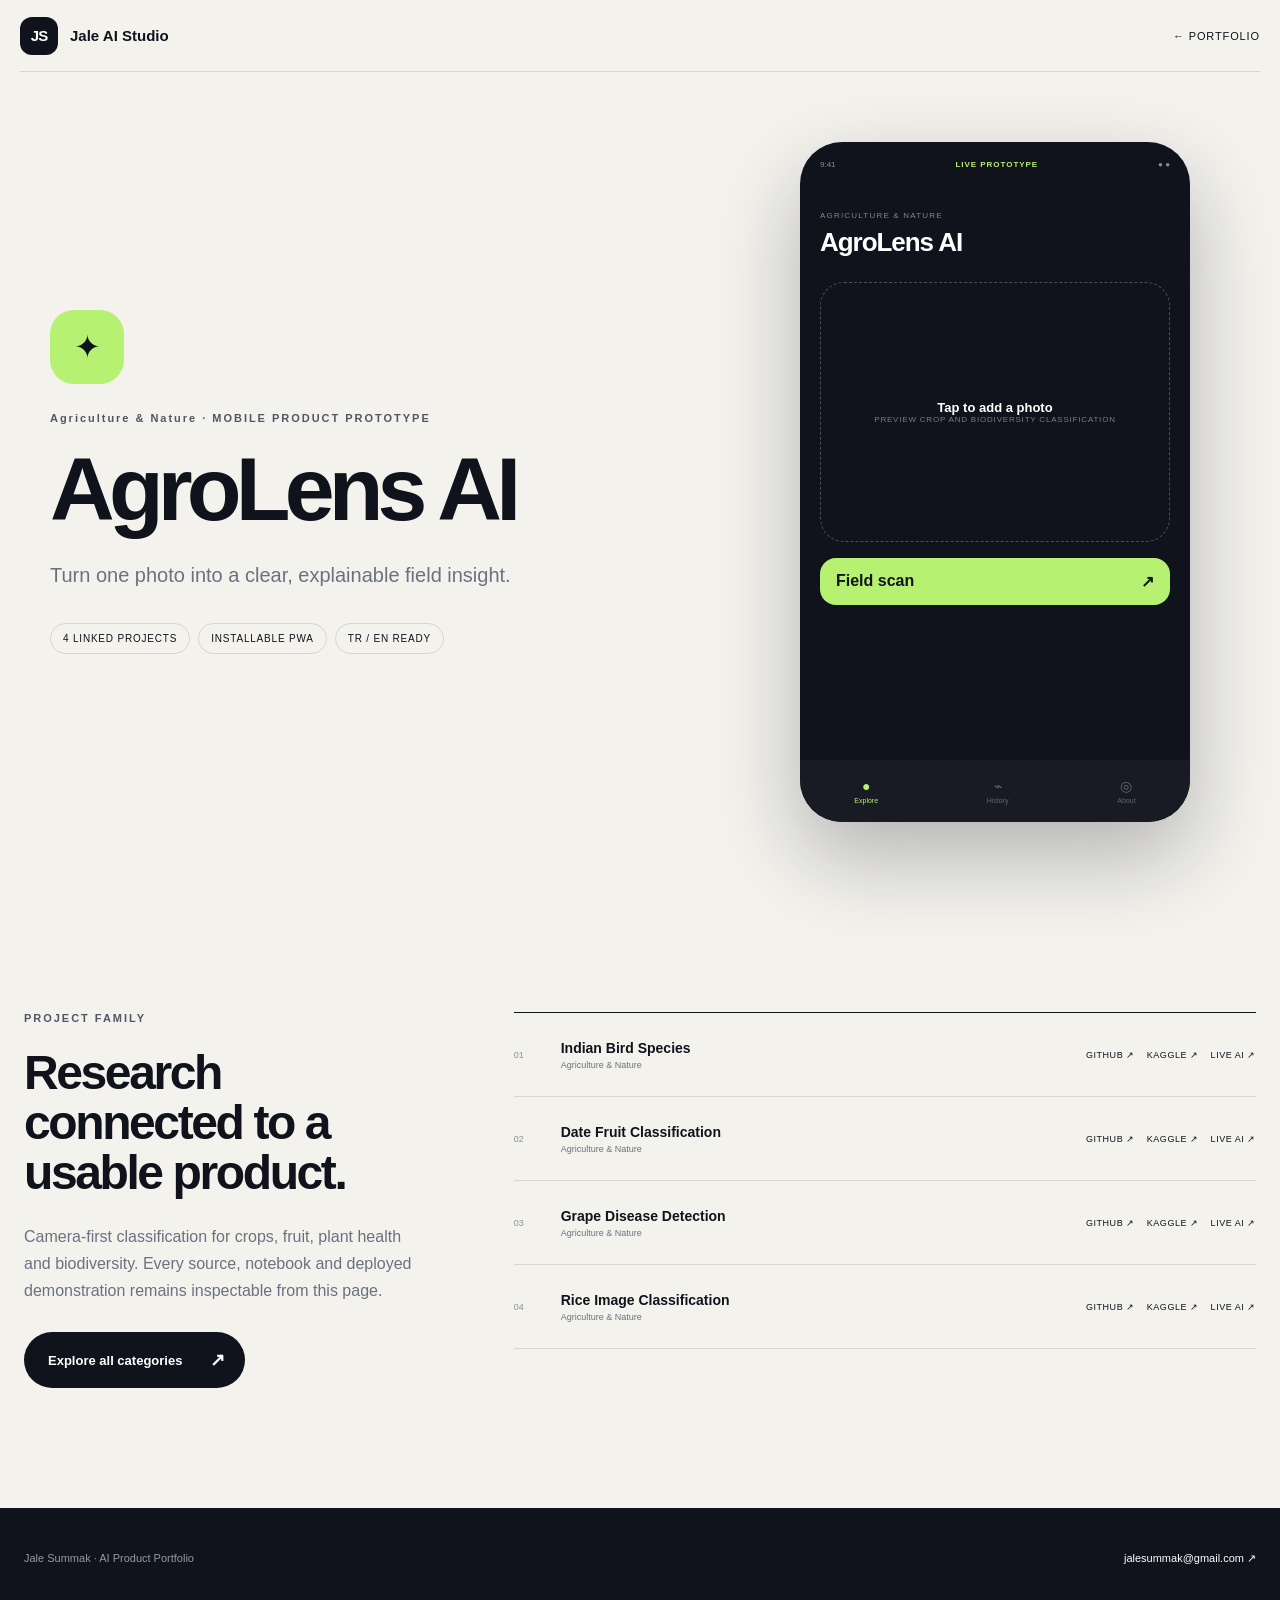
==== apps/agro/index.html @ 1eb41b92 "Create index.html for AgroLens AI prototype Add index.html for AgroLens AI product prototype with me" ====
<!doctype html><html lang="en"><head><meta charset="utf-8"><meta name="viewport" content="width=device-width,initial-scale=1"><title>AgroLens AI — Jale AI Studio</title><meta name="description" content="52 data science projects organized into seven mobile-first AI product families, with GitHub, Kaggle and Hugging Face links."><meta name="theme-color" content="#10131b"><link rel="manifest" href="/manifest.webmanifest"><link rel="icon" href="/favicon.svg"><meta property="og:type" content="website"><meta property="og:title" content="Jale Summak — AI products, not just models"><meta property="og:description" content="52 data science projects organized into seven mobile-first AI product families, with GitHub, Kaggle and Hugging Face links."><meta property="og:image" content="https://jalesummak.github.io/og.png"><meta property="og:url" content="https://jalesummak.github.io/apps/agro/"><meta name="twitter:card" content="summary_large_image"><meta name="twitter:image" content="https://jalesummak.github.io/og.png"><style>:root { --ink:#10131b; --paper:#f5f4ef; --muted:#6c7180; --line:rgba(16,19,27,.13); --lime:#c8ff5b; --blue:#7557ff; --white:#fff; --radius:28px; }
*{box-sizing:border-box} html{scroll-behavior:smooth} body{margin:0;background:var(--paper);color:var(--ink);font-family:Inter,"Segoe UI",Arial,sans-serif;-webkit-font-smoothing:antialiased} a{color:inherit;text-decoration:none} button,input,textarea,select{font:inherit} button,a{touch-action:manipulation} ::selection{background:var(--lime);color:#0a0d12}
.section-shell{width:min(1240px,calc(100% - 48px));margin-inline:auto}.site-header{height:78px;display:flex;align-items:center;justify-content:space-between;width:min(1320px,calc(100% - 40px));margin:auto;border-bottom:1px solid var(--line);position:relative;z-index:20}.brand{display:flex;align-items:center;gap:12px;font-size:15px}.brand>span,.footer-mark{display:grid;place-items:center;width:38px;height:38px;border-radius:12px;background:var(--ink);color:white;font-weight:900;letter-spacing:-1px}.site-header nav{display:flex;gap:30px;font-size:13px;color:#3d4250}.site-header nav a:hover{color:var(--blue)}.header-actions{display:flex;gap:8px;align-items:center}.lang-toggle,.mini-cta{height:38px;padding:0 14px;border:1px solid var(--line);background:transparent;border-radius:999px;font-size:12px;font-weight:800;cursor:pointer}.mini-cta{display:flex;align-items:center;background:var(--ink);color:white;border-color:var(--ink)}
.hero{min-height:760px;display:grid;grid-template-columns:1.08fr .92fr;gap:60px;align-items:center;padding-block:76px 96px}.eyebrow,.section-kicker{font-size:11px;letter-spacing:.18em;font-weight:850;margin:0 0 24px;color:#515664}.status-dot{display:inline-block;width:7px;height:7px;border-radius:50%;background:#42db99;box-shadow:0 0 0 5px rgba(66,219,153,.14);margin-right:14px}.hero h1{font-size:clamp(56px,6.2vw,92px);line-height:.98;letter-spacing:-.065em;margin:0;max-width:820px;font-weight:850}.hero h1 em{font-style:normal;color:var(--blue)}.hero-intro{font-size:18px;line-height:1.72;color:var(--muted);max-width:670px;margin:34px 0}.hero-actions{display:flex;align-items:center;gap:28px}.primary-button{display:inline-flex;align-items:center;justify-content:space-between;gap:28px;background:var(--ink);color:white;padding:17px 20px 17px 24px;border-radius:999px;font-size:13px;font-weight:800}.primary-button span{font-size:18px}.text-button{font-size:13px;font-weight:800;border-bottom:1px solid var(--ink);padding:10px 0}.text-button span{margin-left:10px}.metrics{display:grid;grid-template-columns:repeat(4,1fr);margin-top:70px;border-top:1px solid var(--line);padding-top:24px}.metrics div{display:flex;flex-direction:column;gap:5px}.metrics strong{font-size:30px;letter-spacing:-.04em}.metrics span{font-size:10px;text-transform:uppercase;letter-spacing:.1em;color:var(--muted);max-width:100px;line-height:1.4}
.hero-visual{position:relative;display:grid;place-items:center;min-height:620px}.hero-visual:before{content:"";position:absolute;width:520px;height:520px;border-radius:50%;background:radial-gradient(circle at 35% 30%,#c8ff5b,#86c7ff 47%,#8b61ff 73%,transparent 74%);filter:blur(4px);opacity:.88}.orbit{position:absolute;border:1px solid rgba(16,19,27,.15);border-radius:50%}.orbit-one{width:590px;height:410px;transform:rotate(22deg)}.orbit-two{width:430px;height:600px;transform:rotate(-18deg)}.phone-frame{position:relative;width:300px;height:600px;background:#10131b;border:8px solid #1c202a;border-radius:46px;box-shadow:0 35px 80px rgba(22,18,55,.32);color:white;padding:18px 15px;overflow:hidden}.phone-frame:after{content:"";position:absolute;inset:0;background:linear-gradient(145deg,rgba(255,255,255,.09),transparent 28%);pointer-events:none}.phone-top{display:flex;justify-content:space-between;font-size:9px;opacity:.7;padding:0 7px}.phone-top i{width:70px;height:18px;border-radius:0 0 14px 14px;background:#080a0e;position:absolute;top:0;left:108px}.phone-app-title{display:flex;align-items:center;gap:12px;margin:33px 4px 22px}.phone-logo{width:35px;height:35px;display:grid;place-items:center;border-radius:12px;background:var(--lime);color:var(--ink);font-weight:900}.phone-app-title>span:last-child{display:flex;flex-direction:column}.phone-app-title small{font-size:7px;letter-spacing:.15em;color:#9096a8;margin-bottom:3px}.phone-app-title strong{font-size:16px}.phone-grid{display:grid;grid-template-columns:1fr 1fr;gap:9px}.phone-grid a{min-height:100px;border:1px solid rgba(255,255,255,.09);background:#191d27;border-radius:18px;padding:13px;display:flex;flex-direction:column;transition:.2s}.phone-grid a:hover{transform:translateY(-2px);border-color:var(--accent)}.phone-grid b{font-size:20px;color:var(--accent)}.phone-grid span{font-size:10px;font-weight:800;margin-top:auto}.phone-grid small{font-size:8px;color:#858b9d;margin-top:3px}.phone-nav{position:absolute;bottom:0;left:0;right:0;height:55px;background:#171a22;display:flex;align-items:center;justify-content:space-around;color:#72788a}.phone-nav span:first-child{color:var(--lime)}.floating-chip{position:absolute;background:white;border:1px solid var(--line);border-radius:999px;padding:10px 14px;font-size:10px;font-weight:800;box-shadow:0 12px 30px rgba(10,12,20,.12)}.chip-one{top:112px;right:8px}.chip-two{bottom:130px;left:0}
.product-section,.explorer-section{padding-block:120px}.section-heading{display:grid;grid-template-columns:1fr 420px;align-items:end;gap:50px;margin-bottom:48px}.section-heading h2,.about-grid h2{font-size:clamp(38px,5vw,64px);line-height:1.02;letter-spacing:-.055em;margin:0;max-width:720px}.section-heading p:last-child{color:var(--muted);line-height:1.65;margin:0;font-size:15px}.category-grid{display:grid;grid-template-columns:repeat(4,1fr);gap:14px}.category-card{min-height:330px;border:1px solid var(--line);border-radius:var(--radius);padding:22px;background:rgba(255,255,255,.45);display:flex;flex-direction:column;position:relative;overflow:hidden;transition:.25s}.category-card:before{content:"";position:absolute;width:150px;height:150px;border-radius:50%;background:var(--accent);filter:blur(60px);opacity:.2;right:-45px;top:-35px}.category-card:hover{transform:translateY(-5px);background:white;box-shadow:0 20px 55px rgba(25,27,40,.08)}.card-index{font-size:9px;letter-spacing:.16em;color:var(--muted)}.category-icon{width:58px;height:58px;border-radius:20px;background:var(--accent);display:grid;place-items:center;font-size:26px;margin:35px 0}.category-card>p{font-size:10px;text-transform:uppercase;letter-spacing:.12em;color:var(--muted);margin:0 0 8px}.category-card h3{font-size:23px;letter-spacing:-.035em;margin:0 0 12px}.category-description{font-size:12px;line-height:1.6;color:var(--muted)}.category-footer{margin-top:auto;padding-top:20px;border-top:1px solid var(--line);display:flex;justify-content:space-between;align-items:center}.category-footer span{font-size:10px;text-transform:uppercase;letter-spacing:.1em}.category-footer a{width:34px;height:34px;border-radius:50%;display:grid;place-items:center;background:var(--ink);color:white}.category-card:last-child{background:var(--ink);color:white}.category-card:last-child .category-description,.category-card:last-child>p,.category-card:last-child .card-index{color:#9fa5b6}.category-card:last-child .category-footer{border-color:rgba(255,255,255,.15)}
.mobile-suite{background:#0e1118;color:white;padding:120px 0}.section-heading.light p{color:#969cac}.section-heading.light .section-kicker{color:var(--lime)}.suite-list{border-top:1px solid rgba(255,255,255,.15)}.suite-row{display:grid;grid-template-columns:55px 70px 1fr 190px;align-items:center;padding:24px 4px;border-bottom:1px solid rgba(255,255,255,.13);transition:.2s}.suite-row:hover{background:rgba(255,255,255,.04);padding-inline:14px}.suite-number{font-size:10px;color:#737a8e}.suite-symbol{width:46px;height:46px;border-radius:15px;background:var(--accent);color:#10131b;display:grid;place-items:center;font-size:20px}.suite-name{display:flex;flex-direction:column;gap:5px}.suite-name strong{font-size:20px}.suite-name small{color:#878e9f;max-width:680px}.suite-link{font-size:11px;text-transform:uppercase;letter-spacing:.08em;text-align:right;color:var(--accent)}
.project-tools{display:flex;align-items:center;justify-content:space-between;gap:20px;margin-bottom:28px}.filter-row{display:flex;gap:6px;flex-wrap:wrap}.filter-row button{border:1px solid var(--line);border-radius:999px;background:transparent;padding:9px 13px;font-size:10px;font-weight:750;cursor:pointer}.filter-row button.active{background:var(--ink);color:white}.filter-row sup{opacity:.55}.search-box{width:250px;border-bottom:1px solid var(--ink);display:flex;gap:8px;align-items:center;padding:8px 0}.search-box input{width:100%;border:0;outline:0;background:transparent;font-size:12px}.project-list{border-top:1px solid var(--ink)}.project-row{display:grid;grid-template-columns:45px 16px minmax(250px,1fr) minmax(420px,1.2fr);align-items:center;gap:10px;min-height:78px;border-bottom:1px solid var(--line)}.project-number{font-size:9px;color:#969aa4}.project-dot{width:8px;height:8px;border-radius:50%}.project-title{display:flex;flex-direction:column;gap:5px}.project-title strong{font-size:15px}.project-title small{font-size:9px;text-transform:uppercase;letter-spacing:.1em;color:var(--muted)}.project-links{display:flex;justify-content:flex-end;gap:18px;flex-wrap:wrap}.project-links a,.private-pill{font-size:9px;text-transform:uppercase;letter-spacing:.08em;border-bottom:1px solid transparent;padding-bottom:3px}.project-links a:hover{border-color:var(--ink)}.private-pill{background:#e9e7df;border-radius:999px;padding:6px 9px;color:#686d78}
.about-section{background:#dff8a8;padding:110px 0}.about-grid{display:grid;grid-template-columns:1.1fr .9fr;gap:80px}.about-grid>div:last-child>p{font-size:20px;line-height:1.6;margin:35px 0;color:#343a34}.capability-tags{display:flex;flex-wrap:wrap;gap:8px}.capability-tags span{border:1px solid rgba(16,19,27,.3);border-radius:999px;padding:9px 12px;font-size:10px;text-transform:uppercase;letter-spacing:.08em}.site-footer{min-height:330px;display:flex;justify-content:space-between;align-items:center}.site-footer>div{display:grid;grid-template-columns:48px 1fr;gap:0 18px;align-items:center}.site-footer h2{font-size:clamp(34px,4vw,56px);letter-spacing:-.05em;margin:0}.site-footer a{grid-column:2;font-size:13px;margin-top:10px;border-bottom:1px solid}.site-footer>p{text-align:right;font-size:11px;color:var(--muted);line-height:1.7}
/* Mobile product pages */
.product-page{min-height:100vh;background:#f3f2ed}.product-header{height:72px;display:flex;align-items:center;justify-content:space-between;width:min(1320px,calc(100% - 40px));margin:auto;border-bottom:1px solid var(--line)}.product-header>a:last-child{font-size:11px;text-transform:uppercase;letter-spacing:.08em}.product-hero{width:min(1180px,calc(100% - 48px));margin:auto;min-height:750px;display:grid;grid-template-columns:1fr 430px;gap:90px;align-items:center;padding:70px 0}.product-symbol{width:74px;height:74px;border-radius:24px;background:var(--accent);display:grid;place-items:center;font-size:32px;margin-bottom:28px}.product-hero-copy h1{font-size:clamp(58px,7vw,100px);line-height:.93;letter-spacing:-.065em;margin:0 0 28px}.product-hero-copy>p:not(.eyebrow){font-size:20px;line-height:1.6;color:var(--muted);max-width:650px}.product-meta{display:flex;gap:8px;flex-wrap:wrap;margin-top:32px}.product-meta span{border:1px solid var(--line);padding:9px 12px;border-radius:999px;font-size:10px;text-transform:uppercase;letter-spacing:.08em}.demo-shell{width:390px;min-height:680px;background:#10131b;color:white;border-radius:42px;padding:18px 20px 72px;position:relative;box-shadow:0 35px 85px rgba(16,19,27,.28);overflow:hidden}.demo-status{display:flex;justify-content:space-between;font-size:8px;color:#868c9c}.demo-status b{color:var(--accent);letter-spacing:.12em}.demo-title{margin:35px 0 24px}.demo-title small{font-size:8px;text-transform:uppercase;letter-spacing:.15em;color:#7f8699}.demo-title h2{font-size:26px;margin:5px 0;letter-spacing:-.04em}.demo-content{display:flex;flex-direction:column;gap:16px}.demo-content label{display:flex;flex-direction:column;gap:8px;font-size:10px;text-transform:uppercase;letter-spacing:.08em;color:#9fa5b3}.demo-content label output{color:var(--accent);font-size:13px;font-weight:800}.demo-content textarea,.demo-content select{width:100%;border:1px solid rgba(255,255,255,.12);background:#1b1f29;color:white;border-radius:16px;padding:14px;resize:none;outline:none;font-size:13px;line-height:1.5}.demo-content input[type=range]{accent-color:var(--accent);width:100%}.demo-primary,.demo-secondary{border:0;border-radius:16px;padding:14px 16px;background:var(--accent);color:#11141b;font-weight:850;display:flex;justify-content:space-between;cursor:pointer}.demo-secondary{background:#232833;color:white;justify-content:center;font-size:11px}.result-panel{border:1px solid rgba(255,255,255,.12);border-radius:20px;padding:17px;background:#191d26;animation:rise .3s ease}.result-panel.always{animation:none}.result-label{font-size:8px;letter-spacing:.14em;color:var(--accent);display:block;margin-bottom:7px}.result-panel>strong{font-size:24px;letter-spacing:-.03em;display:block}.result-panel>small,.result-panel>p{font-size:10px;color:#8f96a7;line-height:1.5;margin:5px 0}.risk-bar{height:6px;background:#292e3a;border-radius:99px;overflow:hidden;margin:14px 0}.risk-bar i{height:100%;display:block;background:var(--accent);border-radius:99px}.result-grid{display:grid;grid-template-columns:repeat(3,1fr);gap:5px}.result-grid span{font-size:8px;color:#777e90}.result-grid b{font-size:11px;color:white;display:block;margin-bottom:3px}.mini-chart{height:90px;display:flex;align-items:flex-end;gap:7px;margin-top:16px}.mini-chart i{flex:1;background:linear-gradient(var(--accent),rgba(255,255,255,.12));border-radius:5px 5px 2px 2px}.choice-row{display:flex;gap:6px}.choice-row button{flex:1;border:1px solid rgba(255,255,255,.12);background:#1b1f29;color:#9da3b1;border-radius:12px;padding:10px 5px;font-size:9px;cursor:pointer}.choice-row button.selected{background:var(--accent);color:#10131b}.recommendation{display:grid;grid-template-columns:25px 1fr auto;align-items:center;padding:11px 0;border-bottom:1px solid rgba(255,255,255,.08)}.recommendation span{font-size:8px;color:#697084}.recommendation strong{font-size:12px}.recommendation i{font-size:9px;color:var(--accent);font-style:normal}.city-score{height:130px;border-radius:22px;background:var(--accent);color:#10131b;display:grid;place-content:center;text-align:center}.city-score span{font-size:8px;letter-spacing:.15em}.city-score strong{font-size:54px;line-height:1}.city-score small{font-size:9px}.signal-list{border:1px solid rgba(255,255,255,.12);border-radius:18px;padding:8px 14px}.signal-list span{display:flex;justify-content:space-between;padding:11px 0;border-bottom:1px solid rgba(255,255,255,.08);font-size:10px}.signal-list span:last-child{border:0}.signal-list i{font-style:normal;color:var(--accent)}.upload-zone{min-height:260px;border:1px dashed rgba(255,255,255,.25);border-radius:24px;display:flex!important;align-items:center;justify-content:center;text-align:center;padding:16px;overflow:hidden;cursor:pointer}.upload-zone b{color:white;font-size:13px;text-transform:none;letter-spacing:0}.upload-zone span{font-size:8px;color:#757d8f}.upload-zone input{position:absolute;opacity:0;pointer-events:none}.upload-zone img{width:100%;height:230px;object-fit:cover;border-radius:18px}.demo-bottom{position:absolute;bottom:0;left:0;right:0;height:62px;background:#181b23;display:flex;justify-content:space-around;align-items:center}.demo-bottom span{font-size:14px;color:#5f6676;display:flex;flex-direction:column;align-items:center;gap:3px}.demo-bottom small{font-size:7px}.demo-bottom .active{color:var(--accent)}.product-details{padding:120px 0;display:grid;grid-template-columns:.7fr 1.3fr;gap:90px}.product-details h2{font-size:48px;line-height:1.04;letter-spacing:-.05em;margin:0 0 25px}.product-details>div:first-child>p:not(.section-kicker){color:var(--muted);line-height:1.7;margin-bottom:28px}.product-projects{border-top:1px solid var(--ink)}.product-projects article{min-height:84px;display:grid;grid-template-columns:35px 1fr auto;align-items:center;border-bottom:1px solid var(--line);gap:12px}.product-projects article>span{font-size:9px;color:#8b909a}.product-projects article>div:nth-child(2){display:flex;flex-direction:column;gap:4px}.product-projects strong{font-size:14px}.product-projects small{font-size:9px;color:var(--muted)}.product-projects article>div:last-child{display:flex;gap:12px}.product-projects a{font-size:9px;text-transform:uppercase;letter-spacing:.06em}.product-footer{height:100px;background:#10131b;color:white;display:flex;align-items:center;justify-content:space-between;padding:0 max(24px,calc((100% - 1240px)/2));font-size:11px;color:#9299a9}.product-footer a{color:white}@keyframes rise{from{opacity:0;transform:translateY(8px)}to{opacity:1;transform:none}}
@media(max-width:1000px){.hero{grid-template-columns:1fr;padding-top:70px}.hero-visual{min-height:660px}.category-grid{grid-template-columns:repeat(2,1fr)}.section-heading{grid-template-columns:1fr}.project-row{grid-template-columns:35px 12px 1fr}.project-links{grid-column:3;justify-content:flex-start;padding-bottom:18px}.about-grid{grid-template-columns:1fr}.product-hero{grid-template-columns:1fr;justify-items:center}.product-hero-copy{text-align:center}.product-hero-copy .eyebrow{justify-content:center}.product-meta{justify-content:center}.product-details{grid-template-columns:1fr}}
@media(max-width:720px){.section-shell{width:min(100% - 28px,1240px)}.site-header{width:calc(100% - 24px);height:66px}.site-header nav{display:none}.mini-cta{display:none}.hero{padding-block:58px 74px;gap:25px}.hero h1{font-size:48px}.hero-intro{font-size:15px}.hero-actions{align-items:flex-start;flex-direction:column;gap:12px}.metrics{grid-template-columns:1fr 1fr;gap:22px;margin-top:48px}.hero-visual{min-height:600px;transform:scale(.92)}.phone-frame{width:292px}.floating-chip{display:none}.product-section,.explorer-section{padding-block:82px}.section-heading{margin-bottom:32px}.section-heading h2,.about-grid h2{font-size:40px}.category-grid{grid-template-columns:1fr}.category-card{min-height:285px}.mobile-suite{padding:82px 0}.suite-row{grid-template-columns:38px 55px 1fr}.suite-link{grid-column:3;text-align:left;margin-top:8px}.suite-name small{line-height:1.4}.project-tools{align-items:stretch;flex-direction:column}.search-box{width:100%}.project-row{grid-template-columns:26px 12px 1fr;min-height:92px}.project-links{gap:11px}.site-footer{min-height:360px;align-items:flex-start;justify-content:center;flex-direction:column;gap:50px}.site-footer>div{grid-template-columns:42px 1fr}.site-footer>p{text-align:left}.product-header{width:calc(100% - 24px)}.product-hero{width:calc(100% - 28px);padding:55px 0;gap:45px}.product-hero-copy h1{font-size:56px}.product-hero-copy>p:not(.eyebrow){font-size:16px}.demo-shell{width:min(390px,100%);min-height:660px}.product-details{padding:80px 0;gap:50px}.product-details h2{font-size:40px}.product-projects article{grid-template-columns:25px 1fr;padding:14px 0}.product-projects article>div:last-child{grid-column:2;flex-wrap:wrap}.product-footer{height:120px;align-items:flex-start;justify-content:center;flex-direction:column;gap:8px}.about-section{padding:80px 0}}
@media(prefers-reduced-motion:reduce){html{scroll-behavior:auto}*{animation:none!important;transition:none!important}}
.is-hidden{display:none!important}.empty-state{padding:48px 0;color:var(--muted);font-size:14px}.demo-note{font-size:9px;line-height:1.55;color:#858c9d;margin:0}.install-button{width:100%;border:1px solid rgba(255,255,255,.14);border-radius:14px;padding:12px;background:transparent;color:white;font-size:10px;font-weight:800;cursor:pointer}.upload-zone.has-image{padding:7px}.demo-content [aria-live]{min-height:1em}a:focus-visible,button:focus-visible,input:focus-visible,textarea:focus-visible,select:focus-visible{outline:3px solid var(--blue);outline-offset:3px}.product-disclaimer{padding:13px 15px;border-radius:15px;background:#ece9df;color:#656a74;font-size:10px;line-height:1.55}.project-links a[aria-disabled="true"]{opacity:.45;pointer-events:none}
.proof-grid{display:grid;grid-template-columns:repeat(4,1fr);gap:10px;margin-top:38px}.proof-grid div{border-top:1px solid rgba(16,19,27,.28);padding-top:14px}.proof-grid strong{display:block;font-size:25px;letter-spacing:-.04em}.proof-grid span{display:block;font-size:9px;text-transform:uppercase;letter-spacing:.09em;line-height:1.45;color:#51584f;margin-top:4px}.footer-socials{display:flex!important;flex-wrap:wrap;gap:13px!important;grid-column:2;margin-top:14px!important}.footer-socials a{font-size:10px!important;text-transform:uppercase;letter-spacing:.08em}.site-footer>div{max-width:760px}.header-actions>a.lang-toggle{display:flex;align-items:center}
@media(max-width:720px){.proof-grid{grid-template-columns:1fr 1fr}.footer-socials{grid-column:1 / -1!important}.header-actions>a.lang-toggle{display:none}}
</style></head><body><main class="product-page" style="--accent:#b7f171"><header class="product-header"><a class="brand" href="/"><span>JS</span><strong>Jale AI Studio</strong></a><a href="/">← Portfolio</a></header><section class="product-hero"><div class="product-hero-copy"><div class="product-symbol">✦</div><p class="eyebrow">Agriculture &amp; Nature · MOBILE PRODUCT PROTOTYPE</p><h1>AgroLens AI</h1><p>Turn one photo into a clear, explainable field insight.</p><div class="product-meta"><span>4 linked projects</span><span>Installable PWA</span><span>TR / EN ready</span></div></div><div class="demo-shell"><div class="demo-status"><span>9:41</span><b>LIVE PROTOTYPE</b><span>● ●</span></div><div class="demo-title"><small>Agriculture &amp; Nature</small><h2>AgroLens AI</h2></div><div class="demo-content" data-demo="upload"><label class="upload-zone"><input type="file" accept="image/*" data-upload><span><b>Tap to add a photo</b><br>Preview crop and biodiversity classification</span><img class="is-hidden" alt="Selected image preview" data-preview></label><button class="demo-primary" type="button" data-run>Field scan <span>↗</span></button><div class="result-panel is-hidden" data-result aria-live="polite"><span class="result-label">PROTOTYPE RESULT</span><strong>Image ready</strong><p>The mobile interaction is working. Open the trained model for real inference and model-specific confidence.</p><a class="demo-secondary" href="https://huggingface.co/spaces/jalesummak/indian-bird-species-detector" target="_blank" rel="noreferrer">Run trained model ↗</a></div></div><button class="install-button" type="button" data-install hidden>Install this experience</button><div class="demo-bottom"><span class="active">●<small>Explore</small></span><span>⌁<small>History</small></span><span>◎<small>About</small></span></div></div></section><section class="product-details section-shell"><div><p class="section-kicker">PROJECT FAMILY</p><h2>Research connected to a usable product.</h2><p>Camera-first classification for crops, fruit, plant health and biodiversity. Every source, notebook and deployed demonstration remains inspectable from this page.</p><a class="primary-button" href="/">Explore all categories <span>↗</span></a></div><div class="product-projects"><article><span>01</span><div><strong>Indian Bird Species</strong><small>Agriculture &amp; Nature</small></div><div><a href="https://github.com/jalesummak/indian-bird-cnn" target="_blank" rel="noreferrer">GitHub ↗</a><a href="https://www.kaggle.com/code/jalesummak/indian-bird-species-detection-cnn-transfer-l" target="_blank" rel="noreferrer">Kaggle ↗</a><a href="https://huggingface.co/spaces/jalesummak/indian-bird-species-detector" target="_blank" rel="noreferrer">Live AI ↗</a></div></article><article><span>02</span><div><strong>Date Fruit Classification</strong><small>Agriculture &amp; Nature</small></div><div><a href="https://github.com/jalesummak/date-fruit" target="_blank" rel="noreferrer">GitHub ↗</a><a href="https://www.kaggle.com/code/jalesummak/date-fruit-classification-cnn-tranferlearning" target="_blank" rel="noreferrer">Kaggle ↗</a><a href="https://huggingface.co/spaces/jalesummak/indian-bird-species-detector" target="_blank" rel="noreferrer">Live AI ↗</a></div></article><article><span>03</span><div><strong>Grape Disease Detection</strong><small>Agriculture &amp; Nature</small></div><div><a href="https://github.com/jalesummak/grape-detection" target="_blank" rel="noreferrer">GitHub ↗</a><a href="https://www.kaggle.com/code/jalesummak/grape-disease-detection-cnn-transfer-l" target="_blank" rel="noreferrer">Kaggle ↗</a><a href="https://huggingface.co/spaces/jalesummak/indian-bird-species-detector" target="_blank" rel="noreferrer">Live AI ↗</a></div></article><article><span>04</span><div><strong>Rice Image Classification</strong><small>Agriculture &amp; Nature</small></div><div><a href="https://github.com/jalesummak/rice-image" target="_blank" rel="noreferrer">GitHub ↗</a><a href="https://www.kaggle.com/code/jalesummak/rice-image-classification-cnn-transfer-learning" target="_blank" rel="noreferrer">Kaggle ↗</a><a href="https://huggingface.co/spaces/jalesummak/indian-bird-species-detector" target="_blank" rel="noreferrer">Live AI ↗</a></div></article></div></section><footer class="product-footer"><span>Jale Summak · AI Product Portfolio</span><a href="mailto:jalesummak@gmail.com">jalesummak@gmail.com ↗</a></footer></main><script>
const translations={"en":{"products":"Product families","atlas":"Project atlas","about":"About","eyebrow":"DATA SCIENTIST · AI PRODUCT BUILDER","headline":"I turn machine learning<br><em>into products people can use.</em>","intro":"An end-to-end portfolio spanning computer vision, NLP, forecasting, recommendations and responsible AI — from Kaggle research to deployed demos and mobile experiences.","explore":"Explore product families","source":"View GitHub","familyTitle":"Seven focused product families","familyLead":"Not 52 disconnected notebooks. A coherent product ecosystem, organized around real user needs.","mobileTitle":"Mobile AI suite","mobileLead":"Seven touch-first experiences share one calm, accessible design language — each backed by a family of trained models.","atlasTitle":"The complete project atlas","atlasLead":"Filter every project and move between research, source code, live inference and its mobile product context.","all":"All","search":"Search 52 projects…","private":"Private research","builder":"Built across the full product loop.","builderBody":"I combine data preparation, modeling, evaluation, deployment and interface design. The result is work that can be inspected, reproduced and experienced — not just read in a notebook.","contact":"Let’s build useful AI"},"tr":{"products":"Ürün aileleri","atlas":"Proje atlası","about":"Hakkımda","eyebrow":"VERİ BİLİMCİ · AI ÜRÜN GELİŞTİRİCİ","headline":"Makine öğrenmesini<br><em>insanların kullanabileceği ürünlere dönüştürüyorum.</em>","intro":"Bilgisayarlı görü, NLP, tahminleme, öneri sistemleri ve sorumlu AI alanlarında; Kaggle araştırmasından çalışan demo ve mobil deneyime uzanan uçtan uca portföy.","explore":"Ürün ailelerini keşfet","source":"GitHub’ı aç","familyTitle":"Yedi odaklı ürün ailesi","familyLead":"Birbirinden kopuk 52 notebook değil; gerçek kullanıcı ihtiyaçları etrafında düzenlenmiş tutarlı bir ürün ekosistemi.","mobileTitle":"Mobil AI ürünleri","mobileLead":"Yedi dokunmatik deneyim, erişilebilir ve ortak bir tasarım dili kullanıyor; her biri eğitilmiş model ailesiyle destekleniyor.","atlasTitle":"Eksiksiz proje atlası","atlasLead":"Tüm projeleri filtrele; araştırma, kaynak kod, çalışan model ve mobil ürün bağlamı arasında ilerle.","all":"Tümü","search":"52 projede ara…","private":"Gizli araştırma","builder":"Ürün döngüsünün tamamında geliştirildi.","builderBody":"Veri hazırlama, modelleme, değerlendirme, yayınlama ve arayüz tasarımını birleştiriyorum. Sonuç yalnızca notebook’ta okunan değil; incelenebilen, yeniden üretilebilen ve deneyimlenebilen çalışmalar.","contact":"Birlikte faydalı AI geliştirelim"}};let lang='en';
document.querySelector('[data-lang]')?.addEventListener('click',()=>{lang=lang==='en'?'tr':'en';document.documentElement.lang=lang;document.querySelector('[data-lang]').textContent=lang==='en'?'TR':'EN';document.querySelectorAll('[data-i18n]').forEach(el=>{const key=el.dataset.i18n;if(translations[lang][key])el.innerHTML=translations[lang][key]});const search=document.querySelector('[data-search]');if(search)search.placeholder=translations[lang].search;document.querySelectorAll('[data-private]').forEach(el=>el.textContent=translations[lang].private)});
let filter='all';const search=document.querySelector('[data-search]');function filterProjects(){const query=(search?.value||'').trim().toLowerCase();let count=0;document.querySelectorAll('[data-project]').forEach(row=>{const show=(filter==='all'||row.dataset.category===filter)&&row.dataset.title.includes(query);row.classList.toggle('is-hidden',!show);if(show)count++});document.querySelector('[data-empty]')?.classList.toggle('is-hidden',count!==0)}document.querySelectorAll('[data-filter]').forEach(button=>button.addEventListener('click',()=>{filter=button.dataset.filter;document.querySelectorAll('[data-filter]').forEach(item=>item.classList.toggle('active',item===button));filterProjects()}));search?.addEventListener('input',filterProjects);
const upload=document.querySelector('[data-upload]');upload?.addEventListener('change',()=>{const file=upload.files?.[0];if(!file)return;const img=document.querySelector('[data-preview]');img.src=URL.createObjectURL(file);img.classList.remove('is-hidden');img.closest('.upload-zone').classList.add('has-image')});document.querySelector('[data-demo="upload"] [data-run]')?.addEventListener('click',()=>document.querySelector('[data-demo="upload"] [data-result]')?.classList.remove('is-hidden'));
function analyze(){const text=document.querySelector('[data-text]')?.value||'';const words=text.trim()?text.trim().split(/\s+/).length:0;const hits=['hate','idiot','stupid','kill','nefret','aptal','öldür','scam','fraud'].filter(w=>text.toLowerCase().includes(w)).length;const score=Math.min(99,hits*28+Math.min((text.match(/[!?]/g)||[]).length*3,18));document.querySelector('[data-words]').textContent=words;document.querySelector('[data-score]').textContent=score+'%';document.querySelector('[data-risk]').textContent=score<20?'Low risk':score<55?'Review suggested':'High risk';document.querySelector('[data-riskbar]').style.width=Math.max(5,score)+'%';document.querySelector('[data-language]').textContent=/[ğüşöçıİ]/i.test(text)?'Turkish':'English'}document.querySelector('[data-demo="trust"] [data-run]')?.addEventListener('click',analyze);
function forecast(){const g=Number(document.querySelector('[data-growth-input]')?.value||8),m=Number(document.querySelector('[data-horizon-input]')?.value||6);document.querySelector('[data-growth]').textContent=g+'%';document.querySelector('[data-horizon]').textContent=m+' months';document.querySelector('[data-index]').textContent=Math.max(20,Math.round(100*(1+g/100)**m));document.querySelector('[data-chart]').innerHTML=Array.from({length:8},(_,i)=>'<i style="height:'+Math.max(12,28+i*(5+g/8))+'%"></i>').join('')}document.querySelectorAll('[data-growth-input],[data-horizon-input]').forEach(el=>el.addEventListener('input',forecast));forecast();
function career(){const hours=Number(document.querySelector('[data-hours-input]')?.value||12),years=Number(document.querySelector('[data-experience-input]')?.value||2);document.querySelector('[data-hours]').textContent=hours+' hours';document.querySelector('[data-experience]').textContent=years+' years';const senior=years>=5,focused=hours>=10;document.querySelector('[data-route]').textContent=senior?'AI Product Lead':focused?'Applied ML Builder':'Data Foundations';document.querySelector('[data-route-copy]').textContent=senior?'Lead an end-to-end AI product with measurable user impact.':focused?'Focus on two deployment-ready portfolio projects and model evaluation.':'Build a compact weekly foundation in Python, statistics and one guided project.'}document.querySelectorAll('[data-hours-input],[data-experience-input]').forEach(el=>el.addEventListener('input',career));document.querySelector('[data-demo="career"] [data-run]')?.addEventListener('click',career);career();
const recs={Cinema:[['01','Arrival','94%'],['02','Her','91%'],['03','Ex Machina','88%']],Fashion:[['01','Minimal Layers','96%'],['02','Soft Tailoring','92%'],['03','Color Accent','86%']],Music:[['01','Dream Pop Mix','95%'],['02','Neo Soul Focus','90%'],['03','Indie Discovery','87%']]};function recommend(type='Cinema'){document.querySelector('[data-recommendations]').innerHTML=recs[type].map(r=>'<div class="recommendation"><span>'+r[0]+'</span><strong>'+r[1]+'</strong><i>'+r[2]+'</i></div>').join('')}document.querySelectorAll('[data-choice]').forEach(button=>button.addEventListener('click',()=>{document.querySelectorAll('[data-choice]').forEach(b=>b.classList.toggle('selected',b===button));recommend(button.dataset.choice)}));recommend();
const cities={Ankara:['74','Ankara · balanced','Moderate','Low','+3.1%'],Istanbul:['68','Istanbul · watch mobility','Moderate','Elevated','+5.8%'],Delhi:['52','Delhi · air quality alert','Poor','Moderate','+7.2%']};function city(){const v=cities[document.querySelector('[data-city]')?.value||'Ankara'];['[data-city-score]','[data-city-label]','[data-air]','[data-mobility]','[data-change]'].forEach((s,i)=>{const el=document.querySelector(s);if(el)el.textContent=v[i]})}document.querySelector('[data-city]')?.addEventListener('change',city);city();
let installEvent;window.addEventListener('beforeinstallprompt',event=>{event.preventDefault();installEvent=event;const button=document.querySelector('[data-install]');if(button)button.hidden=false});document.querySelector('[data-install]')?.addEventListener('click',async()=>{if(installEvent){installEvent.prompt();await installEvent.userChoice;installEvent=null}});if('serviceWorker'in navigator)navigator.serviceWorker.register('/sw.js').catch(()=>{});
</script></body></html>
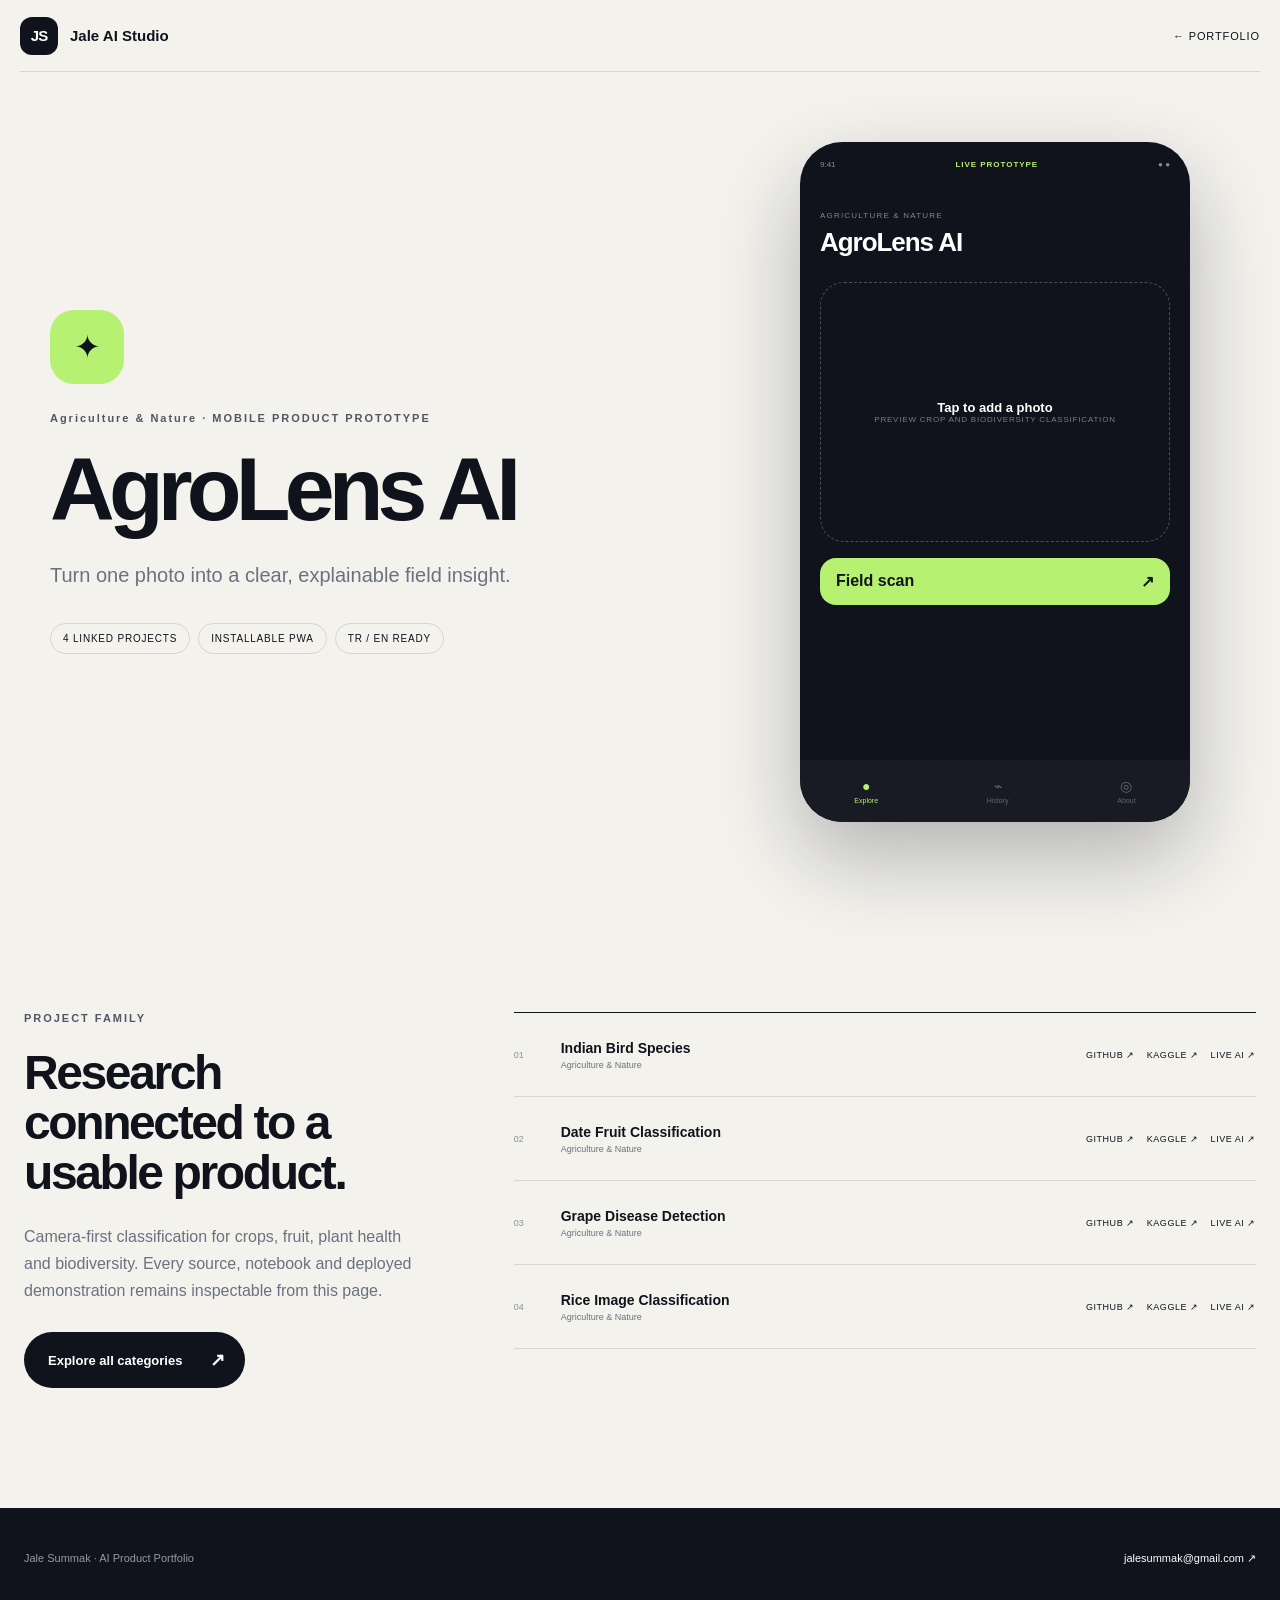
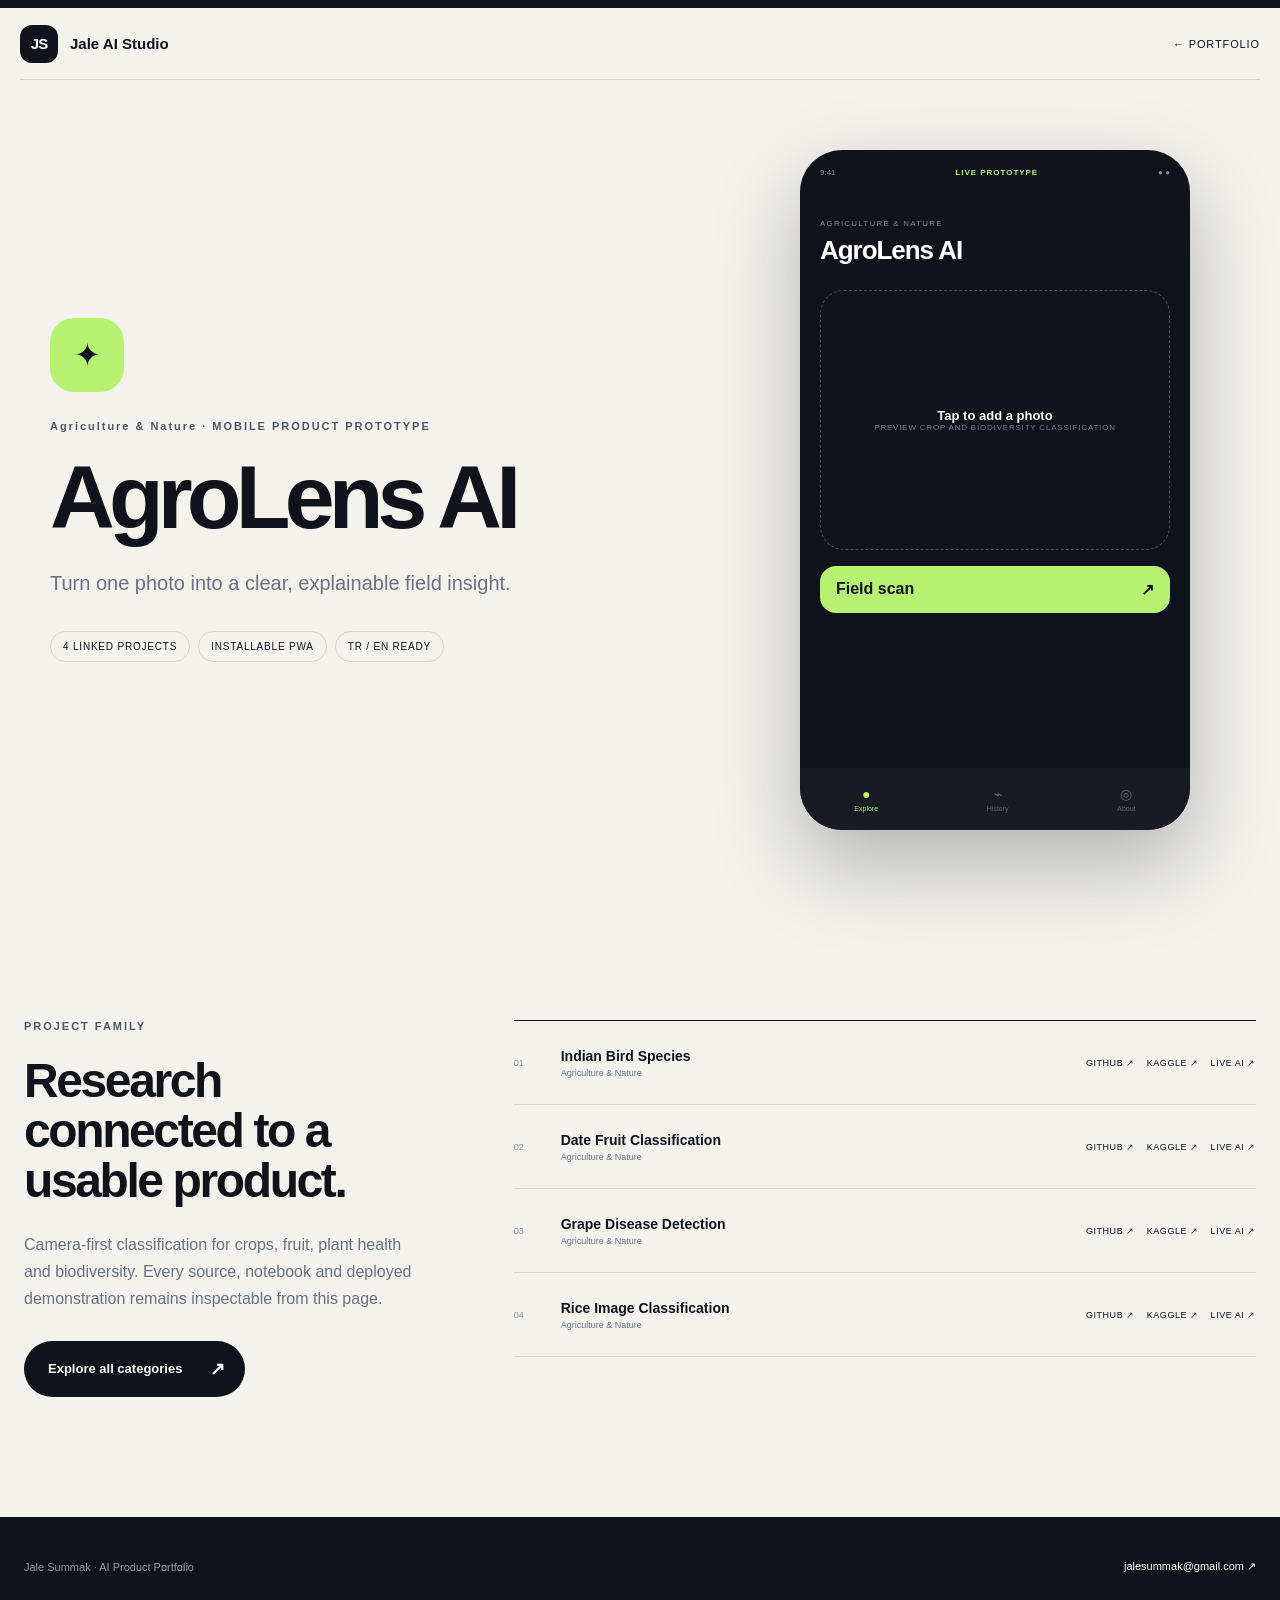
==== commit 0fb9484b: "Fix agro mobile interaction runtime" ====
--- a/apps/agro/index.html
+++ b/apps/agro/index.html
@@ -1,4 +1,32 @@
 <!doctype html><html lang="en"><head><meta charset="utf-8"><meta name="viewport" content="width=device-width,initial-scale=1"><title>AgroLens AI — Jale AI Studio</title><meta name="description" content="52 data science projects organized into seven mobile-first AI product families, with GitHub, Kaggle and Hugging Face links."><meta name="theme-color" content="#10131b"><link rel="manifest" href="/manifest.webmanifest"><link rel="icon" href="/favicon.svg"><meta property="og:type" content="website"><meta property="og:title" content="Jale Summak — AI products, not just models"><meta property="og:description" content="52 data science projects organized into seven mobile-first AI product families, with GitHub, Kaggle and Hugging Face links."><meta property="og:image" content="https://jalesummak.github.io/og.png"><meta property="og:url" content="https://jalesummak.github.io/apps/agro/"><meta name="twitter:card" content="summary_large_image"><meta name="twitter:image" content="https://jalesummak.github.io/og.png"><style>:root { --ink:#10131b; --paper:#f5f4ef; --muted:#6c7180; --line:rgba(16,19,27,.13); --lime:#c8ff5b; --blue:#7557ff; --white:#fff; --radius:28px; }
+*{box-sizing:border-box} html{scroll-behavior:smooth} body{margin:0;background:var(--paper);color:var(--ink);font-family:Inter,"Segoe UI",Arial,sans-serif;-webkit-font-smoothing:antialiased} a{color:inherit;text-decoration:none} button,input,textarea,select{font:inherit} button,a{touch-action:manipulation} ::selection{background:var(--lime);color:#0a0d12}
+.section-shell{width:min(1240px,calc(100% - 48px));margin-inline:auto}.site-header{height:78px;display:flex;align-items:center;justify-content:space-between;width:min(1320px,calc(100% - 40px));margin:auto;border-bottom:1px solid var(--line);position:relative;z-index:20}.brand{display:flex;align-items:center;gap:12px;font-size:15px}.brand>span,.footer-mark{display:grid;place-items:center;width:38px;height:38px;border-radius:12px;background:var(--ink);color:white;font-weight:900;letter-spacing:-1px}.site-header nav{display:flex;gap:30px;font-size:13px;color:#3d4250}.site-header nav a:hover{color:var(--blue)}.header-actions{display:flex;gap:8px;align-items:center}.lang-toggle,.mini-cta{height:38px;padding:0 14px;border:1px solid var(--line);background:transparent;border-radius:999px;font-size:12px;font-weight:800;cursor:pointer}.mini-cta{display:flex;align-items:center;background:var(--ink);color:white;border-color:var(--ink)}
+.hero{min-height:760px;display:grid;grid-template-columns:1.08fr .92fr;gap:60px;align-items:center;padding-block:76px 96px}.eyebrow,.section-kicker{font-size:11px;letter-spacing:.18em;font-weight:850;margin:0 0 24px;color:#515664}.status-dot{display:inline-block;width:7px;height:7px;border-radius:50%;background:#42db99;box-shadow:0 0 0 5px rgba(66,219,153,.14);margin-right:14px}.hero h1{font-size:clamp(56px,6.2vw,92px);line-height:.98;letter-spacing:-.065em;margin:0;max-width:820px;font-weight:850}.hero h1 em{font-style:normal;color:var(--blue)}.hero-intro{font-size:18px;line-height:1.72;color:var(--muted);max-width:670px;margin:34px 0}.hero-actions{display:flex;align-items:center;gap:28px}.primary-button{display:inline-flex;align-items:center;justify-content:space-between;gap:28px;background:var(--ink);color:white;padding:17px 20px 17px 24px;border-radius:999px;font-size:13px;font-weight:800}.primary-button span{font-size:18px}.text-button{font-size:13px;font-weight:800;border-bottom:1px solid var(--ink);padding:10px 0}.text-button span{margin-left:10px}.metrics{display:grid;grid-template-columns:repeat(4,1fr);margin-top:70px;border-top:1px solid var(--line);padding-top:24px}.metrics div{display:flex;flex-direction:column;gap:5px}.metrics strong{font-size:30px;letter-spacing:-.04em}.metrics span{font-size:10px;text-transform:uppercase;letter-spacing:.1em;color:var(--muted);max-width:100px;line-height:1.4}
+.hero-visual{position:relative;display:grid;place-items:center;min-height:620px}.hero-visual:before{content:"";position:absolute;width:520px;height:520px;border-radius:50%;background:radial-gradient(circle at 35% 30%,#c8ff5b,#86c7ff 47%,#8b61ff 73%,transparent 74%);filter:blur(4px);opacity:.88}.orbit{position:absolute;border:1px solid rgba(16,19,27,.15);border-radius:50%}.orbit-one{width:590px;height:410px;transform:rotate(22deg)}.orbit-two{width:430px;height:600px;transform:rotate(-18deg)}.phone-frame{position:relative;width:300px;height:600px;background:#10131b;border:8px solid #1c202a;border-radius:46px;box-shadow:0 35px 80px rgba(22,18,55,.32);color:white;padding:18px 15px;overflow:hidden}.phone-frame:after{content:"";position:absolute;inset:0;background:linear-gradient(145deg,rgba(255,255,255,.09),transparent 28%);pointer-events:none}.phone-top{display:flex;justify-content:space-between;font-size:9px;opacity:.7;padding:0 7px}.phone-top i{width:70px;height:18px;border-radius:0 0 14px 14px;background:#080a0e;position:absolute;top:0;left:108px}.phone-app-title{display:flex;align-items:center;gap:12px;margin:33px 4px 22px}.phone-logo{width:35px;height:35px;display:grid;place-items:center;border-radius:12px;background:var(--lime);color:var(--ink);font-weight:900}.phone-app-title>span:last-child{display:flex;flex-direction:column}.phone-app-title small{font-size:7px;letter-spacing:.15em;color:#9096a8;margin-bottom:3px}.phone-app-title strong{font-size:16px}.phone-grid{display:grid;grid-template-columns:1fr 1fr;gap:9px}.phone-grid a{min-height:100px;border:1px solid rgba(255,255,255,.09);background:#191d27;border-radius:18px;padding:13px;display:flex;flex-direction:column;transition:.2s}.phone-grid a:hover{transform:translateY(-2px);border-color:var(--accent)}.phone-grid b{font-size:20px;color:var(--accent)}.phone-grid span{font-size:10px;font-weight:800;margin-top:auto}.phone-grid small{font-size:8px;color:#858b9d;margin-top:3px}.phone-nav{position:absolute;bottom:0;left:0;right:0;height:55px;background:#171a22;display:flex;align-items:center;justify-content:space-around;color:#72788a}.phone-nav span:first-child{color:var(--lime)}.floating-chip{position:absolute;background:white;border:1px solid var(--line);border-radius:999px;padding:10px 14px;font-size:10px;font-weight:800;box-shadow:0 12px 30px rgba(10,12,20,.12)}.chip-one{top:112px;right:8px}.chip-two{bottom:130px;left:0}
+.product-section,.explorer-section{padding-block:120px}.section-heading{display:grid;grid-template-columns:1fr 420px;align-items:end;gap:50px;margin-bottom:48px}.section-heading h2,.about-grid h2{font-size:clamp(38px,5vw,64px);line-height:1.02;letter-spacing:-.055em;margin:0;max-width:720px}.section-heading p:last-child{color:var(--muted);line-height:1.65;margin:0;font-size:15px}.category-grid{display:grid;grid-template-columns:repeat(4,1fr);gap:14px}.category-card{min-height:330px;border:1px solid var(--line);border-radius:var(--radius);padding:22px;background:rgba(255,255,255,.45);display:flex;flex-direction:column;position:relative;overflow:hidden;transition:.25s}.category-card:before{content:"";position:absolute;width:150px;height:150px;border-radius:50%;background:var(--accent);filter:blur(60px);opacity:.2;right:-45px;top:-35px}.category-card:hover{transform:translateY(-5px);background:white;box-shadow:0 20px 55px rgba(25,27,40,.08)}.card-index{font-size:9px;letter-spacing:.16em;color:var(--muted)}.category-icon{width:58px;height:58px;border-radius:20px;background:var(--accent);display:grid;place-items:center;font-size:26px;margin:35px 0}.category-card>p{font-size:10px;text-transform:uppercase;letter-spacing:.12em;color:var(--muted);margin:0 0 8px}.category-card h3{font-size:23px;letter-spacing:-.035em;margin:0 0 12px}.category-description{font-size:12px;line-height:1.6;color:var(--muted)}.category-footer{margin-top:auto;padding-top:20px;border-top:1px solid var(--line);display:flex;justify-content:space-between;align-items:center}.category-footer span{font-size:10px;text-transform:uppercase;letter-spacing:.1em}.category-footer a{width:34px;height:34px;border-radius:50%;display:grid;place-items:center;background:var(--ink);color:white}.category-card:last-child{background:var(--ink);color:white}.category-card:last-child .category-description,.category-card:last-child>p,.category-card:last-child .card-index{color:#9fa5b6}.category-card:last-child .category-footer{border-color:rgba(255,255,255,.15)}
+.mobile-suite{background:#0e1118;color:white;padding:120px 0}.section-heading.light p{color:#969cac}.section-heading.light .section-kicker{color:var(--lime)}.suite-list{border-top:1px solid rgba(255,255,255,.15)}.suite-row{display:grid;grid-template-columns:55px 70px 1fr 190px;align-items:center;padding:24px 4px;border-bottom:1px solid rgba(255,255,255,.13);transition:.2s}.suite-row:hover{background:rgba(255,255,255,.04);padding-inline:14px}.suite-number{font-size:10px;color:#737a8e}.suite-symbol{width:46px;height:46px;border-radius:15px;background:var(--accent);color:#10131b;display:grid;place-items:center;font-size:20px}.suite-name{display:flex;flex-direction:column;gap:5px}.suite-name strong{font-size:20px}.suite-name small{color:#878e9f;max-width:680px}.suite-link{font-size:11px;text-transform:uppercase;letter-spacing:.08em;text-align:right;color:var(--accent)}
+.project-tools{display:flex;align-items:center;justify-content:space-between;gap:20px;margin-bottom:28px}.filter-row{display:flex;gap:6px;flex-wrap:wrap}.filter-row button{border:1px solid var(--line);border-radius:999px;background:transparent;padding:9px 13px;font-size:10px;font-weight:750;cursor:pointer}.filter-row button.active{background:var(--ink);color:white}.filter-row sup{opacity:.55}.search-box{width:250px;border-bottom:1px solid var(--ink);display:flex;gap:8px;align-items:center;padding:8px 0}.search-box input{width:100%;border:0;outline:0;background:transparent;font-size:12px}.project-list{border-top:1px solid var(--ink)}.project-row{display:grid;grid-template-columns:45px 16px minmax(250px,1fr) minmax(420px,1.2fr);align-items:center;gap:10px;min-height:78px;border-bottom:1px solid var(--line)}.project-number{font-size:9px;color:#969aa4}.project-dot{width:8px;height:8px;border-radius:50%}.project-title{display:flex;flex-direction:column;gap:5px}.project-title strong{font-size:15px}.project-title small{font-size:9px;text-transform:uppercase;letter-spacing:.1em;color:var(--muted)}.project-links{display:flex;justify-content:flex-end;gap:18px;flex-wrap:wrap}.project-links a,.private-pill{font-size:9px;text-transform:uppercase;letter-spacing:.08em;border-bottom:1px solid transparent;padding-bottom:3px}.project-links a:hover{border-color:var(--ink)}.private-pill{background:#e9e7df;border-radius:999px;padding:6px 9px;color:#686d78}
+.about-section{background:#dff8a8;padding:110px 0}.about-grid{display:grid;grid-template-columns:1.1fr .9fr;gap:80px}.about-grid>div:last-child>p{font-size:20px;line-height:1.6;margin:35px 0;color:#343a34}.capability-tags{display:flex;flex-wrap:wrap;gap:8px}.capability-tags span{border:1px solid rgba(16,19,27,.3);border-radius:999px;padding:9px 12px;font-size:10px;text-transform:uppercase;letter-spacing:.08em}.site-footer{min-height:330px;display:flex;justify-content:space-between;align-items:center}.site-footer>div{display:grid;grid-template-columns:48px 1fr;gap:0 18px;align-items:center}.site-footer h2{font-size:clamp(34px,4vw,56px);letter-spacing:-.05em;margin:0}.site-footer a{grid-column:2;font-size:13px;margin-top:10px;border-bottom:1px solid}.site-footer>p{text-align:right;font-size:11px;color:var(--muted);line-height:1.7}
+/* Mobile product pages */
+.product-page{min-height:100vh;background:#f3f2ed}.product-header{height:72px;display:flex;align-items:center;justify-content:space-between;width:min(1320px,calc(100% - 40px));margin:auto;border-bottom:1px solid var(--line)}.product-header>a:last-child{font-size:11px;text-transform:uppercase;letter-spacing:.08em}.product-hero{width:min(1180px,calc(100% - 48px));margin:auto;min-height:750px;display:grid;grid-template-columns:1fr 430px;gap:90px;align-items:center;padding:70px 0}.product-symbol{width:74px;height:74px;border-radius:24px;background:var(--accent);display:grid;place-items:center;font-size:32px;margin-bottom:28px}.product-hero-copy h1{font-size:clamp(58px,7vw,100px);line-height:.93;letter-spacing:-.065em;margin:0 0 28px}.product-hero-copy>p:not(.eyebrow){font-size:20px;line-height:1.6;color:var(--muted);max-width:650px}.product-meta{display:flex;gap:8px;flex-wrap:wrap;margin-top:32px}.product-meta span{border:1px solid var(--line);padding:9px 12px;border-radius:999px;font-size:10px;text-transform:uppercase;letter-spacing:.08em}.demo-shell{width:390px;min-height:680px;background:#10131b;color:white;border-radius:42px;padding:18px 20px 72px;position:relative;box-shadow:0 35px 85px rgba(16,19,27,.28);overflow:hidden}.demo-status{display:flex;justify-content:space-between;font-size:8px;color:#868c9c}.demo-status b{color:var(--accent);letter-spacing:.12em}.demo-title{margin:35px 0 24px}.demo-title small{font-size:8px;text-transform:uppercase;letter-spacing:.15em;color:#7f8699}.demo-title h2{font-size:26px;margin:5px 0;letter-spacing:-.04em}.demo-content{display:flex;flex-direction:column;gap:16px}.demo-content label{display:flex;flex-direction:column;gap:8px;font-size:10px;text-transform:uppercase;letter-spacing:.08em;color:#9fa5b3}.demo-content label output{color:var(--accent);font-size:13px;font-weight:800}.demo-content textarea,.demo-content select{width:100%;border:1px solid rgba(255,255,255,.12);background:#1b1f29;color:white;border-radius:16px;padding:14px;resize:none;outline:none;font-size:13px;line-height:1.5}.demo-content input[type=range]{accent-color:var(--accent);width:100%}.demo-primary,.demo-secondary{border:0;border-radius:16px;padding:14px 16px;background:var(--accent);color:#11141b;font-weight:850;display:flex;justify-content:space-between;cursor:pointer}.demo-secondary{background:#232833;color:white;justify-content:center;font-size:11px}.result-panel{border:1px solid rgba(255,255,255,.12);border-radius:20px;padding:17px;background:#191d26;animation:rise .3s ease}.result-panel.always{animation:none}.result-label{font-size:8px;letter-spacing:.14em;color:var(--accent);display:block;margin-bottom:7px}.result-panel>strong{font-size:24px;letter-spacing:-.03em;display:block}.result-panel>small,.result-panel>p{font-size:10px;color:#8f96a7;line-height:1.5;margin:5px 0}.risk-bar{height:6px;background:#292e3a;border-radius:99px;overflow:hidden;margin:14px 0}.risk-bar i{height:100%;display:block;background:var(--accent);border-radius:99px}.result-grid{display:grid;grid-template-columns:repeat(3,1fr);gap:5px}.result-grid span{font-size:8px;color:#777e90}.result-grid b{font-size:11px;color:white;display:block;margin-bottom:3px}.mini-chart{height:90px;display:flex;align-items:flex-end;gap:7px;margin-top:16px}.mini-chart i{flex:1;background:linear-gradient(var(--accent),rgba(255,255,255,.12));border-radius:5px 5px 2px 2px}.choice-row{display:flex;gap:6px}.choice-row button{flex:1;border:1px solid rgba(255,255,255,.12);background:#1b1f29;color:#9da3b1;border-radius:12px;padding:10px 5px;font-size:9px;cursor:pointer}.choice-row button.selected{background:var(--accent);color:#10131b}.recommendation{display:grid;grid-template-columns:25px 1fr auto;align-items:center;padding:11px 0;border-bottom:1px solid rgba(255,255,255,.08)}.recommendation span{font-size:8px;color:#697084}.recommendation strong{font-size:12px}.recommendation i{font-size:9px;color:var(--accent);font-style:normal}.city-score{height:130px;border-radius:22px;background:var(--accent);color:#10131b;display:grid;place-content:center;text-align:center}.city-score span{font-size:8px;letter-spacing:.15em}.city-score strong{font-size:54px;line-height:1}.city-score small{font-size:9px}.signal-list{border:1px solid rgba(255,255,255,.12);border-radius:18px;padding:8px 14px}.signal-list span{display:flex;justify-content:space-between;padding:11px 0;border-bottom:1px solid rgba(255,255,255,.08);font-size:10px}.signal-list span:last-child{border:0}.signal-list i{font-style:normal;color:var(--accent)}.upload-zone{min-height:260px;border:1px dashed rgba(255,255,255,.25);border-radius:24px;display:flex!important;align-items:center;justify-content:center;text-align:center;padding:16px;overflow:hidden;cursor:pointer}.upload-zone b{color:white;font-size:13px;text-transform:none;letter-spacing:0}.upload-zone span{font-size:8px;color:#757d8f}.upload-zone input{position:absolute;opacity:0;pointer-events:none}.upload-zone img{width:100%;height:230px;object-fit:cover;border-radius:18px}.demo-bottom{position:absolute;bottom:0;left:0;right:0;height:62px;background:#181b23;display:flex;justify-content:space-around;align-items:center}.demo-bottom span{font-size:14px;color:#5f6676;display:flex;flex-direction:column;align-items:center;gap:3px}.demo-bottom small{font-size:7px}.demo-bottom .active{color:var(--accent)}.product-details{padding:120px 0;display:grid;grid-template-columns:.7fr 1.3fr;gap:90px}.product-details h2{font-size:48px;line-height:1.04;letter-spacing:-.05em;margin:0 0 25px}.product-details>div:first-child>p:not(.section-kicker){color:var(--muted);line-height:1.7;margin-bottom:28px}.product-projects{border-top:1px solid var(--ink)}.product-projects article{min-height:84px;display:grid;grid-template-columns:35px 1fr auto;align-items:center;border-bottom:1px solid var(--line);gap:12px}.product-projects article>span{font-size:9px;color:#8b909a}.product-projects article>div:nth-child(2){display:flex;flex-direction:column;gap:4px}.product-projects strong{font-size:14px}.product-projects small{font-size:9px;color:var(--muted)}.product-projects article>div:last-child{display:flex;gap:12px}.product-projects a{font-size:9px;text-transform:uppercase;letter-spacing:.06em}.product-footer{height:100px;background:#10131b;color:white;display:flex;align-items:center;justify-content:space-between;padding:0 max(24px,calc((100% - 1240px)/2));font-size:11px;color:#9299a9}.product-footer a{color:white}@keyframes rise{from{opacity:0;transform:translateY(8px)}to{opacity:1;transform:none}}
+@media(max-width:1000px){.hero{grid-template-columns:1fr;padding-top:70px}.hero-visual{min-height:660px}.category-grid{grid-template-columns:repeat(2,1fr)}.section-heading{grid-template-columns:1fr}.project-row{grid-template-columns:35px 12px 1fr}.project-links{grid-column:3;justify-content:flex-start;padding-bottom:18px}.about-grid{grid-template-columns:1fr}.product-hero{grid-template-columns:1fr;justify-items:center}.product-hero-copy{text-align:center}.product-hero-copy .eyebrow{justify-content:center}.product-meta{justify-content:center}.product-details{grid-template-columns:1fr}}
+@media(max-width:720px){.section-shell{width:min(100% - 28px,1240px)}.site-header{width:calc(100% - 24px);height:66px}.site-header nav{display:none}.mini-cta{display:none}.hero{padding-block:58px 74px;gap:25px}.hero h1{font-size:48px}.hero-intro{font-size:15px}.hero-actions{align-items:flex-start;flex-direction:column;gap:12px}.metrics{grid-template-columns:1fr 1fr;gap:22px;margin-top:48px}.hero-visual{min-height:600px;transform:scale(.92)}.phone-frame{width:292px}.floating-chip{display:none}.product-section,.explorer-section{padding-block:82px}.section-heading{margin-bottom:32px}.section-heading h2,.about-grid h2{font-size:40px}.category-grid{grid-template-columns:1fr}.category-card{min-height:285px}.mobile-suite{padding:82px 0}.suite-row{grid-template-columns:38px 55px 1fr}.suite-link{grid-column:3;text-align:left;margin-top:8px}.suite-name small{line-height:1.4}.project-tools{align-items:stretch;flex-direction:column}.search-box{width:100%}.project-row{grid-template-columns:26px 12px 1fr;min-height:92px}.project-links{gap:11px}.site-footer{min-height:360px;align-items:flex-start;justify-content:center;flex-direction:column;gap:50px}.site-footer>div{grid-template-columns:42px 1fr}.site-footer>p{text-align:left}.product-header{width:calc(100% - 24px)}.product-hero{width:calc(100% - 28px);padding:55px 0;gap:45px}.product-hero-copy h1{font-size:56px}.product-hero-copy>p:not(.eyebrow){font-size:16px}.demo-shell{width:min(390px,100%);min-height:660px}.product-details{padding:80px 0;gap:50px}.product-details h2{font-size:40px}.product-projects article{grid-template-columns:25px 1fr;padding:14px 0}.product-projects article>div:last-child{grid-column:2;flex-wrap:wrap}.product-footer{height:120px;align-items:flex-start;justify-content:center;flex-direction:column;gap:8px}.about-section{padding:80px 0}}
+@media(prefers-reduced-motion:reduce){html{scroll-behavior:auto}*{animation:none!important;transition:none!important}}
+.is-hidden{display:none!important}.empty-state{padding:48px 0;color:var(--muted);font-size:14px}.demo-note{font-size:9px;line-height:1.55;color:#858c9d;margin:0}.install-button{width:100%;border:1px solid rgba(255,255,255,.14);border-radius:14px;padding:12px;background:transparent;color:white;font-size:10px;font-weight:800;cursor:pointer}.upload-zone.has-image{padding:7px}.demo-content [aria-live]{min-height:1em}a:focus-visible,button:focus-visible,input:focus-visible,textarea:focus-visible,select:focus-visible{outline:3px solid var(--blue);outline-offset:3px}.product-disclaimer{padding:13px 15px;border-radius:15px;background:#ece9df;color:#656a74;font-size:10px;line-height:1.55}.project-links a[aria-disabled="true"]{opacity:.45;pointer-events:none}
+.proof-grid{display:grid;grid-template-columns:repeat(4,1fr);gap:10px;margin-top:38px}.proof-grid div{border-top:1px solid rgba(16,19,27,.28);padding-top:14px}.proof-grid strong{display:block;font-size:25px;letter-spacing:-.04em}.proof-grid span{display:block;font-size:9px;text-transform:uppercase;letter-spacing:.09em;line-height:1.45;color:#51584f;margin-top:4px}.footer-socials{display:flex!important;flex-wrap:wrap;gap:13px!important;grid-column:2;margin-top:14px!important}.footer-socials a{font-size:10px!important;text-transform:uppercase;letter-spacing:.08em}.site-footer>div{max-width:760px}.header-actions>a.lang-toggle{display:flex;align-items:center}
+@media(max-width:720px){.proof-grid{grid-template-columns:1fr 1fr}.footer-socials{grid-column:1 / -1!important}.header-actions>a.lang-toggle{display:none}}
+</style></head><body><main class="product-page" style="--accent:#b7f171"><header class="product-header"><a class="brand" href="/"><span>JS</span><strong>Jale AI Studio</strong></a><a href="/">← Portfolio</a></header><section class="product-hero"><div class="product-hero-copy"><div class="product-symbol">✦</div><p class="eyebrow">Agriculture &amp; Nature · MOBILE PRODUCT PROTOTYPE</p><h1>AgroLens AI</h1><p>Turn one photo into a clear, explainable field insight.</p><div class="product-meta"><span>4 linked projects</span><span>Installable PWA</span><span>TR / EN ready</span></div></div><div class="demo-shell"><div class="demo-status"><span>9:41</span><b>LIVE PROTOTYPE</b><span>● ●</span></div><div class="demo-title"><small>Agriculture &amp; Nature</small><h2>AgroLens AI</h2></div><div class="demo-content" data-demo="upload"><label class="upload-zone"><input type="file" accept="image/*" data-upload><span><b>Tap to add a photo</b><br>Preview crop and biodiversity classification</span><img class="is-hidden" alt="Selected image preview" data-preview></label><button class="demo-primary" type="button" data-run>Field scan <span>↗</span></button><div class="result-panel is-hidden" data-result aria-live="polite"><span class="result-label">PROTOTYPE RESULT</span><strong>Image ready</strong><p>The mobile interaction is working. Open the trained model for real inference and model-specific confidence.</p><a class="demo-secondary" href="https://huggingface.co/spaces/jalesummak/indian-bird-species-detector" target="_blank" rel="noreferrer">Run trained model ↗</a></div></div><button class="install-button" type="button" data-install hidden>Install this experience</button><div class="demo-bottom"><span class="active">●<small>Explore</small></span><span>⌁<small>History</small></span><span>◎<small>About</small></span></div></div></section><section class="product-details section-shell"><div><p class="section-kicker">PROJECT FAMILY</p><h2>Research connected to a usable product.</h2><p>Camera-first classification for crops, fruit, plant health and biodiversity. Every source, notebook and deployed demonstration remains inspectable from this page.</p><a class="primary-button" href="/">Explore all categories <span>↗</span></a></div><div class="product-projects"><article><span>01</span><div><strong>Indian Bird Species</strong><small>Agriculture &amp; Nature</small></div><div><a href="https://github.com/jalesummak/indian-bird-cnn" target="_blank" rel="noreferrer">GitHub ↗</a><a href="https://www.kaggle.com/code/jalesummak/indian-bird-species-detection-cnn-transfer-l" target="_blank" rel="noreferrer">Kaggle ↗</a><a href="https://huggingface.co/spaces/jalesummak/indian-bird-species-detector" target="_blank" rel="noreferrer">Live AI ↗</a></div></article><article><span>02</span><div><strong>Date Fruit Classification</strong><small>Agriculture &amp; Nature</small></div><div><a href="https://github.com/jalesummak/date-fruit" target="_blank" rel="noreferrer">GitHub ↗</a><a href="https://www.kaggle.com/code/jalesummak/date-fruit-classification-cnn-tranferlearning" target="_blank" rel="noreferrer">Kaggle ↗</a><a href="https://huggingface.co/spaces/jalesummak/indian-bird-species-detector" target="_blank" rel="noreferrer">Live AI ↗</a></div></article><article><span>03</span><div><strong>Grape Disease Detection</strong><small>Agriculture &amp; Nature</small></div><div><a href="https://github.com/jalesummak/grape-detection" target="_blank" rel="noreferrer">GitHub ↗</a><a href="https://www.kaggle.com/code/jalesummak/grape-disease-detection-cnn-transfer-l" target="_blank" rel="noreferrer">Kaggle ↗</a><a href="https://huggingface.co/spaces/jalesummak/indian-bird-species-detector" target="_blank" rel="noreferrer">Live AI ↗</a></div></article><article><span>04</span><div><strong>Rice Image Classification</strong><small>Agriculture &amp; Nature</small></div><div><a href="https://github.com/jalesummak/rice-image" target="_blank" rel="noreferrer">GitHub ↗</a><a href="https://www.kaggle.com/code/jalesummak/rice-image-classification-cnn-transfer-learning" target="_blank" rel="noreferrer">Kaggle ↗</a><a href="https://huggingface.co/spaces/jalesummak/indian-bird-species-detector" target="_blank" rel="noreferrer">Live AI ↗</a></div></article></div></section><footer class="product-footer"><span>Jale Summak · AI Product Portfolio</span><a href="mailto:jalesummak@gmail.com">jalesummak@gmail.com ↗</a></footer></main><script>
+const translations={"en":{"products":"Product families","atlas":"Project atlas","about":"About","eyebrow":"DATA SCIENTIST · AI PRODUCT BUILDER","headline":"I turn machine learning<br><em>into products people can use.</em>","intro":"An end-to-end portfolio spanning computer vision, NLP, forecasting, recommendations and responsible AI — from Kaggle research to deployed demos and mobile experiences.","explore":"Explore product families","source":"View GitHub","familyTitle":"Seven focused product families","familyLead":"Not 52 disconnected notebooks. A coherent product ecosystem, organized around real user needs.","mobileTitle":"Mobile AI suite","mobileLead":"Seven touch-first experiences share one calm, accessible design language — each backed by a family of trained models.","atlasTitle":"The complete project atlas","atlasLead":"Filter every project and move between research, source code, live inference and its mobile product context.","all":"All","search":"Search 52 projects…","private":"Private research","builder":"Built across the full product loop.","builderBody":"I combine data preparation, modeling, evaluation, deployment and interface design. The result is work that can be inspected, reproduced and experienced — not just read in a notebook.","contact":"Let’s build useful AI"},"tr":{"products":"Ürün aileleri","atlas":"Proje atlası","about":"Hakkımda","eyebrow":"VERİ BİLİMCİ · AI ÜRÜN GELİŞTİRİCİ","headline":"Makine öğrenmesini<br><em>insanların kullanabileceği ürünlere dönüştürüyorum.</em>","intro":"Bilgisayarlı görü, NLP, tahminleme, öneri sistemleri ve sorumlu AI alanlarında; Kaggle araştırmasından çalışan demo ve mobil deneyime uzanan uçtan uca portföy.","explore":"Ürün ailelerini keşfet","source":"GitHub’ı aç","familyTitle":"Yedi odaklı ürün ailesi","familyLead":"Birbirinden kopuk 52 notebook değil; gerçek kullanıcı ihtiyaçları etrafında düzenlenmiş tutarlı bir ürün ekosistemi.","mobileTitle":"Mobil AI ürünleri","mobileLead":"Yedi dokunmatik deneyim, erişilebilir ve ortak bir tasarım dili kullanıyor; her biri eğitilmiş model ailesiyle destekleniyor.","atlasTitle":"Eksiksiz proje atlası","atlasLead":"Tüm projeleri filtrele; araştırma, kaynak kod, çalışan model ve mobil ürün bağlamı arasında ilerle.","all":"Tümü","search":"52 projede ara…","private":"Gizli araştırma","builder":"Ürün döngüsünün tamamında geliştirildi.","builderBody":"Veri hazırlama, modelleme, değerlendirme, yayınlama ve arayüz tasarımını birleştiriyorum. Sonuç yalnızca notebook’ta okunan değil; incelenebilen, yeniden üretilebilen ve deneyimlenebilen çalışmalar.","contact":"Birlikte faydalı AI geliştirelim"}};let lang='en';
+document.querySelector('[data-lang]')?.addEventListener('click',()=>{lang=lang==='en'?'tr':'en';document.documentElement.lang=lang;document.querySelector('[data-lang]').textContent=lang==='en'?'TR':'EN';document.querySelectorAll('[data-i18n]').forEach(el=>{const key=el.dataset.i18n;if(translations[lang][key])el.innerHTML=translations[lang][key]});const search=document.querySelector('[data-search]');if(search)search.placeholder=translations[lang].search;document.querySelectorAll('[data-private]').forEach(el=>el.textContent=translations[lang].private)});
+let filter='all';const search=document.querySelector('[data-search]');function filterProjects(){const query=(search?.value||'').trim().toLowerCase();let count=0;document.querySelectorAll('[data-project]').forEach(row=>{const show=(filter==='all'||row.dataset.category===filter)&&row.dataset.title.includes(query);row.classList.toggle('is-hidden',!show);if(show)count++});document.querySelector('[data-empty]')?.classList.toggle('is-hidden',count!==0)}document.querySelectorAll('[data-filter]').forEach(button=>button.addEventListener('click',()=>{filter=button.dataset.filter;document.querySelectorAll('[data-filter]').forEach(item=>item.classList.toggle('active',item===button));filterProjects()}));search?.addEventListener('input',filterProjects);
+const upload=document.querySelector('[data-upload]');upload?.addEventListener('change',()=>{const file=upload.files?.[0];if(!file)return;const img=document.querySelector('[data-preview]');img.src=URL.createObjectURL(file);img.classList.remove('is-hidden');img.closest('.upload-zone').classList.add('has-image')});document.querySelector('[data-demo="upload"] [data-run]')?.addEventListener('click',()=>document.querySelector('[data-demo="upload"] [data-result]')?.classList.remove('is-hidden'));
+function analyze(){const text=document.querySelector('[data-text]')?.value||'';const words=text.trim()?text.trim().split(/\s+/).length:0;const hits=['hate','idiot','stupid','kill','nefret','aptal','öldür','scam','fraud'].filter(w=>text.toLowerCase().includes(w)).length;const score=Math.min(99,hits*28+Math.min((text.match(/[!?]/g)||[]).length*3,18));document.querySelector('[data-words]').textContent=words;document.querySelector('[data-score]').textContent=score+'%';document.querySelector('[data-risk]').textContent=score<20?'Low risk':score<55?'Review suggested':'High risk';document.querySelector('[data-riskbar]').style.width=Math.max(5,score)+'%';document.querySelector('[data-language]').textContent=/[ğüşöçıİ]/i.test(text)?'Turkish':'English'}document.querySelector('[data-demo="trust"] [data-run]')?.addEventListener('click',analyze);
+function forecast(){if(!document.querySelector('[data-demo="business"]'))return;const g=Number(document.querySelector('[data-growth-input]')?.value||8),m=Number(document.querySelector('[data-horizon-input]')?.value||6);document.querySelector('[data-growth]').textContent=g+'%';document.querySelector('[data-horizon]').textContent=m+' months';document.querySelector('[data-index]').textContent=Math.max(20,Math.round(100*(1+g/100)**m));document.querySelector('[data-chart]').innerHTML=Array.from({length:8},(_,i)=>'<i style="height:'+Math.max(12,28+i*(5+g/8))+'%"></i>').join('')}document.querySelectorAll('[data-growth-input],[data-horizon-input]').forEach(el=>el.addEventListener('input',forecast));forecast();
+function career(){if(!document.querySelector('[data-demo="career"]'))return;const hours=Number(document.querySelector('[data-hours-input]')?.value||12),years=Number(document.querySelector('[data-experience-input]')?.value||2);document.querySelector('[data-hours]').textContent=hours+' hours';document.querySelector('[data-experience]').textContent=years+' years';const senior=years>=5,focused=hours>=10;document.querySelector('[data-route]').textContent=senior?'AI Product Lead':focused?'Applied ML Builder':'Data Foundations';document.querySelector('[data-route-copy]').textContent=senior?'Lead an end-to-end AI product with measurable user impact.':focused?'Focus on two deployment-ready portfolio projects and model evaluation.':'Build a compact weekly foundation in Python, statistics and one guided project.'}document.querySelectorAll('[data-hours-input],[data-experience-input]').forEach(el=>el.addEventListener('input',career));document.querySelector('[data-demo="career"] [data-run]')?.addEventListener('click',career);career();
+const recs={Cinema:[['01','Arrival','94%'],['02','Her','91%'],['03','Ex Machina','88%']],Fashion:[['01','Minimal Layers','96%'],['02','Soft Tailoring','92%'],['03','Color Accent','86%']],Music:[['01','Dream Pop Mix','95%'],['02','Neo Soul Focus','90%'],['03','Indie Discovery','87%']]};function recommend(type='Cinema'){const container=document.querySelector('[data-recommendations]');if(!container)return;container.innerHTML=recs[type].map(r=>'<div class="recommendation"><span>'+r[0]+'</span><strong>'+r[1]+'</strong><i>'+r[2]+'</i></div>').join('')}document.querySelectorAll('[data-choice]').forEach(button=>button.addEventListener('click',()=>{document.querySelectorAll('[data-choice]').forEach(b=>b.classList.toggle('selected',b===button));recommend(button.dataset.choice)}));recommend();
+const cities={Ankara:['74','Ankara · balanced','Moderate','Low','+3.1%'],Istanbul:['68','Istanbul · watch mobility','Moderate','Elevated','+5.8%'],Delhi:['52','Delhi · air quality alert','Poor','Moderate','+7.2%']};function city(){const selector=document.querySelector('[data-city]');if(!selector)return;const v=cities[selector.value||'Ankara'];['[data-city-score]','[data-city-label]','[data-air]','[data-mobility]','[data-change]'].forEach((s,i)=>{const el=document.querySelector(s);if(el)el.textContent=v[i]})}document.querySelector('[data-city]')?.addEventListener('change',city);city();
+let installEvent;window.addEventListener('beforeinstallprompt',event=>{event.preventDefault();installEvent=event;const button=document.querySelector('[data-install]');if(button)button.hidden=false});document.querySelector('[data-install]')?.addEventListener('click',async()=>{if(installEvent){installEvent.prompt();await installEvent.userChoice;installEvent=null}});if('serviceWorker'in navigator)navigator.serviceWorker.register('/sw.js').catch(()=>{});
+</script></body></html><!doctype html><html lang="en"><head><meta charset="utf-8"><meta name="viewport" content="width=device-width,initial-scale=1"><title>AgroLens AI — Jale AI Studio</title><meta name="description" content="52 data science projects organized into seven mobile-first AI product families, with GitHub, Kaggle and Hugging Face links."><meta name="theme-color" content="#10131b"><link rel="manifest" href="/manifest.webmanifest"><link rel="icon" href="/favicon.svg"><meta property="og:type" content="website"><meta property="og:title" content="Jale Summak — AI products, not just models"><meta property="og:description" content="52 data science projects organized into seven mobile-first AI product families, with GitHub, Kaggle and Hugging Face links."><meta property="og:image" content="https://jalesummak.github.io/og.png"><meta property="og:url" content="https://jalesummak.github.io/apps/agro/"><meta name="twitter:card" content="summary_large_image"><meta name="twitter:image" content="https://jalesummak.github.io/og.png"><style>:root { --ink:#10131b; --paper:#f5f4ef; --muted:#6c7180; --line:rgba(16,19,27,.13); --lime:#c8ff5b; --blue:#7557ff; --white:#fff; --radius:28px; }
 *{box-sizing:border-box} html{scroll-behavior:smooth} body{margin:0;background:var(--paper);color:var(--ink);font-family:Inter,"Segoe UI",Arial,sans-serif;-webkit-font-smoothing:antialiased} a{color:inherit;text-decoration:none} button,input,textarea,select{font:inherit} button,a{touch-action:manipulation} ::selection{background:var(--lime);color:#0a0d12}
 .section-shell{width:min(1240px,calc(100% - 48px));margin-inline:auto}.site-header{height:78px;display:flex;align-items:center;justify-content:space-between;width:min(1320px,calc(100% - 40px));margin:auto;border-bottom:1px solid var(--line);position:relative;z-index:20}.brand{display:flex;align-items:center;gap:12px;font-size:15px}.brand>span,.footer-mark{display:grid;place-items:center;width:38px;height:38px;border-radius:12px;background:var(--ink);color:white;font-weight:900;letter-spacing:-1px}.site-header nav{display:flex;gap:30px;font-size:13px;color:#3d4250}.site-header nav a:hover{color:var(--blue)}.header-actions{display:flex;gap:8px;align-items:center}.lang-toggle,.mini-cta{height:38px;padding:0 14px;border:1px solid var(--line);background:transparent;border-radius:999px;font-size:12px;font-weight:800;cursor:pointer}.mini-cta{display:flex;align-items:center;background:var(--ink);color:white;border-color:var(--ink)}
 .hero{min-height:760px;display:grid;grid-template-columns:1.08fr .92fr;gap:60px;align-items:center;padding-block:76px 96px}.eyebrow,.section-kicker{font-size:11px;letter-spacing:.18em;font-weight:850;margin:0 0 24px;color:#515664}.status-dot{display:inline-block;width:7px;height:7px;border-radius:50%;background:#42db99;box-shadow:0 0 0 5px rgba(66,219,153,.14);margin-right:14px}.hero h1{font-size:clamp(56px,6.2vw,92px);line-height:.98;letter-spacing:-.065em;margin:0;max-width:820px;font-weight:850}.hero h1 em{font-style:normal;color:var(--blue)}.hero-intro{font-size:18px;line-height:1.72;color:var(--muted);max-width:670px;margin:34px 0}.hero-actions{display:flex;align-items:center;gap:28px}.primary-button{display:inline-flex;align-items:center;justify-content:space-between;gap:28px;background:var(--ink);color:white;padding:17px 20px 17px 24px;border-radius:999px;font-size:13px;font-weight:800}.primary-button span{font-size:18px}.text-button{font-size:13px;font-weight:800;border-bottom:1px solid var(--ink);padding:10px 0}.text-button span{margin-left:10px}.metrics{display:grid;grid-template-columns:repeat(4,1fr);margin-top:70px;border-top:1px solid var(--line);padding-top:24px}.metrics div{display:flex;flex-direction:column;gap:5px}.metrics strong{font-size:30px;letter-spacing:-.04em}.metrics span{font-size:10px;text-transform:uppercase;letter-spacing:.1em;color:var(--muted);max-width:100px;line-height:1.4}
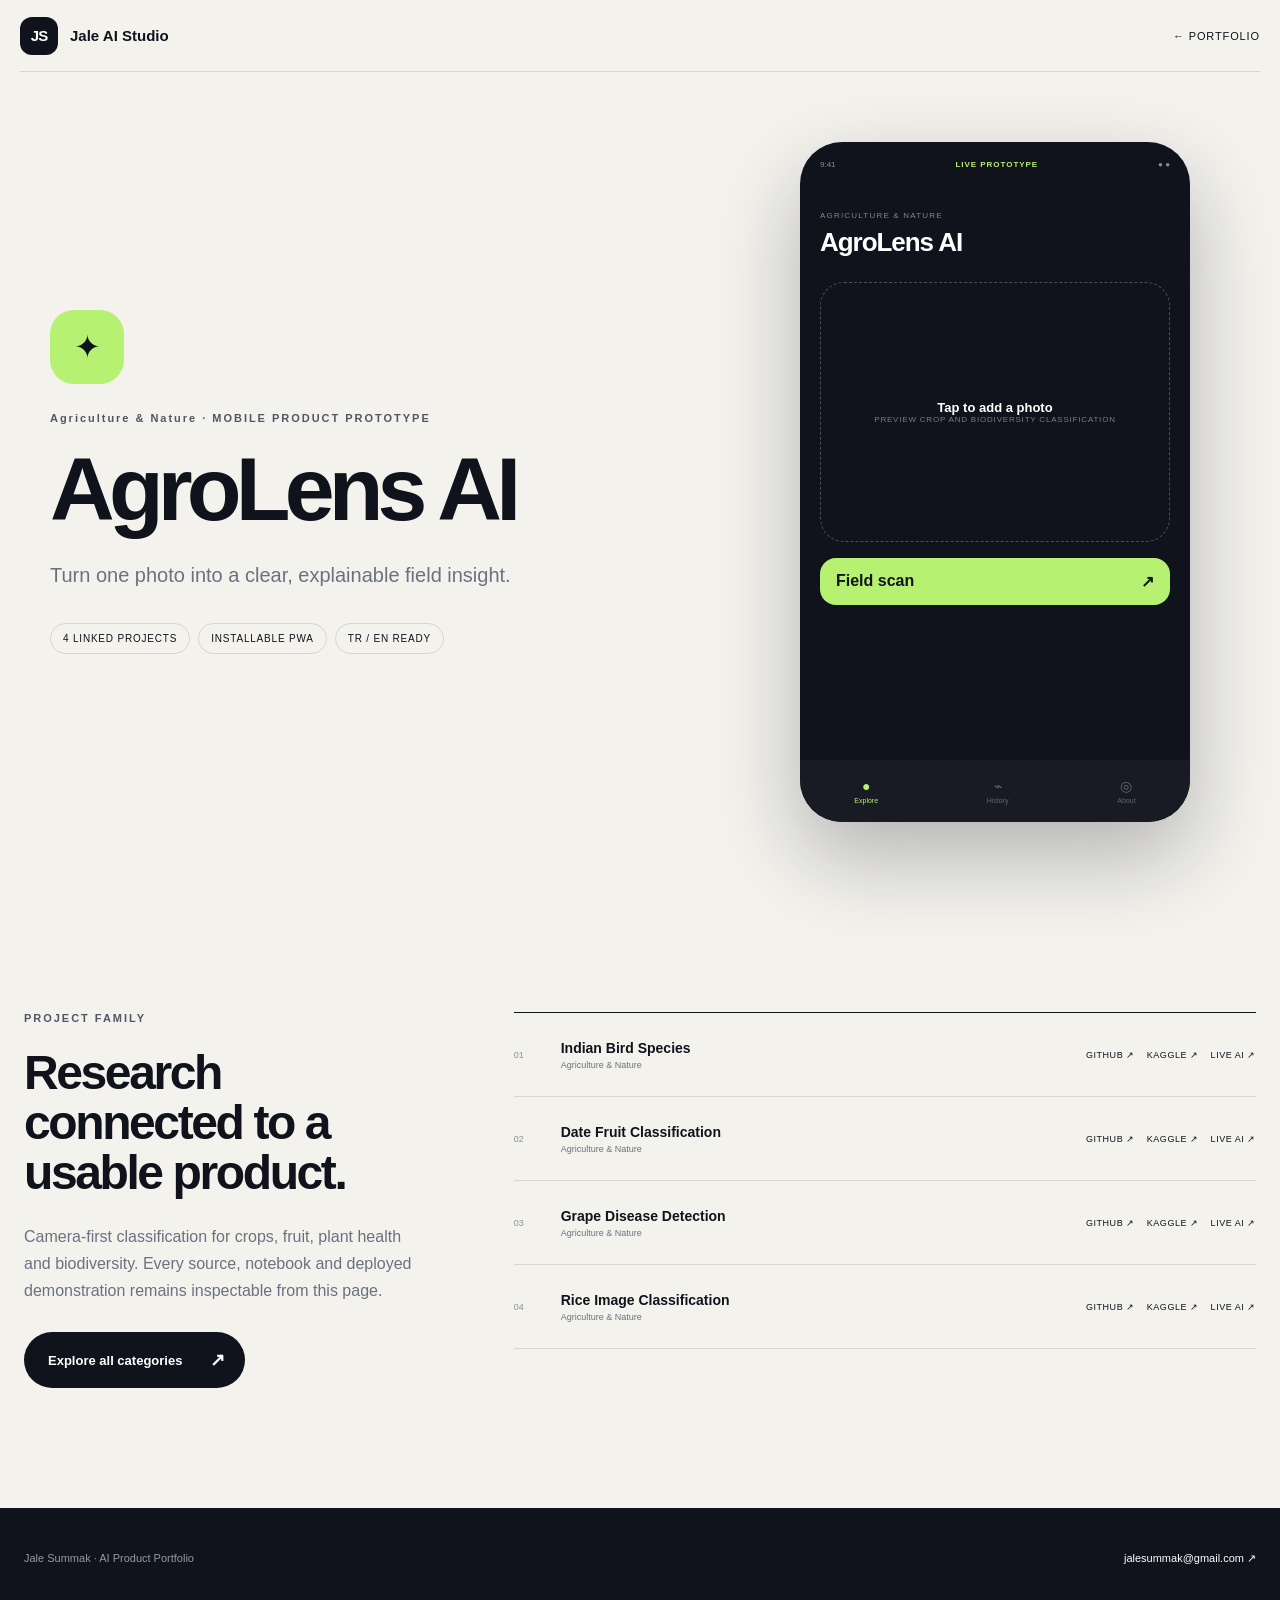
==== commit 276bbb9a: "Publish clean AgroLens AI page" ====
--- a/apps/agro/index.html
+++ b/apps/agro/index.html
@@ -26,32 +26,4 @@
 const recs={Cinema:[['01','Arrival','94%'],['02','Her','91%'],['03','Ex Machina','88%']],Fashion:[['01','Minimal Layers','96%'],['02','Soft Tailoring','92%'],['03','Color Accent','86%']],Music:[['01','Dream Pop Mix','95%'],['02','Neo Soul Focus','90%'],['03','Indie Discovery','87%']]};function recommend(type='Cinema'){const container=document.querySelector('[data-recommendations]');if(!container)return;container.innerHTML=recs[type].map(r=>'<div class="recommendation"><span>'+r[0]+'</span><strong>'+r[1]+'</strong><i>'+r[2]+'</i></div>').join('')}document.querySelectorAll('[data-choice]').forEach(button=>button.addEventListener('click',()=>{document.querySelectorAll('[data-choice]').forEach(b=>b.classList.toggle('selected',b===button));recommend(button.dataset.choice)}));recommend();
 const cities={Ankara:['74','Ankara · balanced','Moderate','Low','+3.1%'],Istanbul:['68','Istanbul · watch mobility','Moderate','Elevated','+5.8%'],Delhi:['52','Delhi · air quality alert','Poor','Moderate','+7.2%']};function city(){const selector=document.querySelector('[data-city]');if(!selector)return;const v=cities[selector.value||'Ankara'];['[data-city-score]','[data-city-label]','[data-air]','[data-mobility]','[data-change]'].forEach((s,i)=>{const el=document.querySelector(s);if(el)el.textContent=v[i]})}document.querySelector('[data-city]')?.addEventListener('change',city);city();
 let installEvent;window.addEventListener('beforeinstallprompt',event=>{event.preventDefault();installEvent=event;const button=document.querySelector('[data-install]');if(button)button.hidden=false});document.querySelector('[data-install]')?.addEventListener('click',async()=>{if(installEvent){installEvent.prompt();await installEvent.userChoice;installEvent=null}});if('serviceWorker'in navigator)navigator.serviceWorker.register('/sw.js').catch(()=>{});
-</script></body></html><!doctype html><html lang="en"><head><meta charset="utf-8"><meta name="viewport" content="width=device-width,initial-scale=1"><title>AgroLens AI — Jale AI Studio</title><meta name="description" content="52 data science projects organized into seven mobile-first AI product families, with GitHub, Kaggle and Hugging Face links."><meta name="theme-color" content="#10131b"><link rel="manifest" href="/manifest.webmanifest"><link rel="icon" href="/favicon.svg"><meta property="og:type" content="website"><meta property="og:title" content="Jale Summak — AI products, not just models"><meta property="og:description" content="52 data science projects organized into seven mobile-first AI product families, with GitHub, Kaggle and Hugging Face links."><meta property="og:image" content="https://jalesummak.github.io/og.png"><meta property="og:url" content="https://jalesummak.github.io/apps/agro/"><meta name="twitter:card" content="summary_large_image"><meta name="twitter:image" content="https://jalesummak.github.io/og.png"><style>:root { --ink:#10131b; --paper:#f5f4ef; --muted:#6c7180; --line:rgba(16,19,27,.13); --lime:#c8ff5b; --blue:#7557ff; --white:#fff; --radius:28px; }
-*{box-sizing:border-box} html{scroll-behavior:smooth} body{margin:0;background:var(--paper);color:var(--ink);font-family:Inter,"Segoe UI",Arial,sans-serif;-webkit-font-smoothing:antialiased} a{color:inherit;text-decoration:none} button,input,textarea,select{font:inherit} button,a{touch-action:manipulation} ::selection{background:var(--lime);color:#0a0d12}
-.section-shell{width:min(1240px,calc(100% - 48px));margin-inline:auto}.site-header{height:78px;display:flex;align-items:center;justify-content:space-between;width:min(1320px,calc(100% - 40px));margin:auto;border-bottom:1px solid var(--line);position:relative;z-index:20}.brand{display:flex;align-items:center;gap:12px;font-size:15px}.brand>span,.footer-mark{display:grid;place-items:center;width:38px;height:38px;border-radius:12px;background:var(--ink);color:white;font-weight:900;letter-spacing:-1px}.site-header nav{display:flex;gap:30px;font-size:13px;color:#3d4250}.site-header nav a:hover{color:var(--blue)}.header-actions{display:flex;gap:8px;align-items:center}.lang-toggle,.mini-cta{height:38px;padding:0 14px;border:1px solid var(--line);background:transparent;border-radius:999px;font-size:12px;font-weight:800;cursor:pointer}.mini-cta{display:flex;align-items:center;background:var(--ink);color:white;border-color:var(--ink)}
-.hero{min-height:760px;display:grid;grid-template-columns:1.08fr .92fr;gap:60px;align-items:center;padding-block:76px 96px}.eyebrow,.section-kicker{font-size:11px;letter-spacing:.18em;font-weight:850;margin:0 0 24px;color:#515664}.status-dot{display:inline-block;width:7px;height:7px;border-radius:50%;background:#42db99;box-shadow:0 0 0 5px rgba(66,219,153,.14);margin-right:14px}.hero h1{font-size:clamp(56px,6.2vw,92px);line-height:.98;letter-spacing:-.065em;margin:0;max-width:820px;font-weight:850}.hero h1 em{font-style:normal;color:var(--blue)}.hero-intro{font-size:18px;line-height:1.72;color:var(--muted);max-width:670px;margin:34px 0}.hero-actions{display:flex;align-items:center;gap:28px}.primary-button{display:inline-flex;align-items:center;justify-content:space-between;gap:28px;background:var(--ink);color:white;padding:17px 20px 17px 24px;border-radius:999px;font-size:13px;font-weight:800}.primary-button span{font-size:18px}.text-button{font-size:13px;font-weight:800;border-bottom:1px solid var(--ink);padding:10px 0}.text-button span{margin-left:10px}.metrics{display:grid;grid-template-columns:repeat(4,1fr);margin-top:70px;border-top:1px solid var(--line);padding-top:24px}.metrics div{display:flex;flex-direction:column;gap:5px}.metrics strong{font-size:30px;letter-spacing:-.04em}.metrics span{font-size:10px;text-transform:uppercase;letter-spacing:.1em;color:var(--muted);max-width:100px;line-height:1.4}
-.hero-visual{position:relative;display:grid;place-items:center;min-height:620px}.hero-visual:before{content:"";position:absolute;width:520px;height:520px;border-radius:50%;background:radial-gradient(circle at 35% 30%,#c8ff5b,#86c7ff 47%,#8b61ff 73%,transparent 74%);filter:blur(4px);opacity:.88}.orbit{position:absolute;border:1px solid rgba(16,19,27,.15);border-radius:50%}.orbit-one{width:590px;height:410px;transform:rotate(22deg)}.orbit-two{width:430px;height:600px;transform:rotate(-18deg)}.phone-frame{position:relative;width:300px;height:600px;background:#10131b;border:8px solid #1c202a;border-radius:46px;box-shadow:0 35px 80px rgba(22,18,55,.32);color:white;padding:18px 15px;overflow:hidden}.phone-frame:after{content:"";position:absolute;inset:0;background:linear-gradient(145deg,rgba(255,255,255,.09),transparent 28%);pointer-events:none}.phone-top{display:flex;justify-content:space-between;font-size:9px;opacity:.7;padding:0 7px}.phone-top i{width:70px;height:18px;border-radius:0 0 14px 14px;background:#080a0e;position:absolute;top:0;left:108px}.phone-app-title{display:flex;align-items:center;gap:12px;margin:33px 4px 22px}.phone-logo{width:35px;height:35px;display:grid;place-items:center;border-radius:12px;background:var(--lime);color:var(--ink);font-weight:900}.phone-app-title>span:last-child{display:flex;flex-direction:column}.phone-app-title small{font-size:7px;letter-spacing:.15em;color:#9096a8;margin-bottom:3px}.phone-app-title strong{font-size:16px}.phone-grid{display:grid;grid-template-columns:1fr 1fr;gap:9px}.phone-grid a{min-height:100px;border:1px solid rgba(255,255,255,.09);background:#191d27;border-radius:18px;padding:13px;display:flex;flex-direction:column;transition:.2s}.phone-grid a:hover{transform:translateY(-2px);border-color:var(--accent)}.phone-grid b{font-size:20px;color:var(--accent)}.phone-grid span{font-size:10px;font-weight:800;margin-top:auto}.phone-grid small{font-size:8px;color:#858b9d;margin-top:3px}.phone-nav{position:absolute;bottom:0;left:0;right:0;height:55px;background:#171a22;display:flex;align-items:center;justify-content:space-around;color:#72788a}.phone-nav span:first-child{color:var(--lime)}.floating-chip{position:absolute;background:white;border:1px solid var(--line);border-radius:999px;padding:10px 14px;font-size:10px;font-weight:800;box-shadow:0 12px 30px rgba(10,12,20,.12)}.chip-one{top:112px;right:8px}.chip-two{bottom:130px;left:0}
-.product-section,.explorer-section{padding-block:120px}.section-heading{display:grid;grid-template-columns:1fr 420px;align-items:end;gap:50px;margin-bottom:48px}.section-heading h2,.about-grid h2{font-size:clamp(38px,5vw,64px);line-height:1.02;letter-spacing:-.055em;margin:0;max-width:720px}.section-heading p:last-child{color:var(--muted);line-height:1.65;margin:0;font-size:15px}.category-grid{display:grid;grid-template-columns:repeat(4,1fr);gap:14px}.category-card{min-height:330px;border:1px solid var(--line);border-radius:var(--radius);padding:22px;background:rgba(255,255,255,.45);display:flex;flex-direction:column;position:relative;overflow:hidden;transition:.25s}.category-card:before{content:"";position:absolute;width:150px;height:150px;border-radius:50%;background:var(--accent);filter:blur(60px);opacity:.2;right:-45px;top:-35px}.category-card:hover{transform:translateY(-5px);background:white;box-shadow:0 20px 55px rgba(25,27,40,.08)}.card-index{font-size:9px;letter-spacing:.16em;color:var(--muted)}.category-icon{width:58px;height:58px;border-radius:20px;background:var(--accent);display:grid;place-items:center;font-size:26px;margin:35px 0}.category-card>p{font-size:10px;text-transform:uppercase;letter-spacing:.12em;color:var(--muted);margin:0 0 8px}.category-card h3{font-size:23px;letter-spacing:-.035em;margin:0 0 12px}.category-description{font-size:12px;line-height:1.6;color:var(--muted)}.category-footer{margin-top:auto;padding-top:20px;border-top:1px solid var(--line);display:flex;justify-content:space-between;align-items:center}.category-footer span{font-size:10px;text-transform:uppercase;letter-spacing:.1em}.category-footer a{width:34px;height:34px;border-radius:50%;display:grid;place-items:center;background:var(--ink);color:white}.category-card:last-child{background:var(--ink);color:white}.category-card:last-child .category-description,.category-card:last-child>p,.category-card:last-child .card-index{color:#9fa5b6}.category-card:last-child .category-footer{border-color:rgba(255,255,255,.15)}
-.mobile-suite{background:#0e1118;color:white;padding:120px 0}.section-heading.light p{color:#969cac}.section-heading.light .section-kicker{color:var(--lime)}.suite-list{border-top:1px solid rgba(255,255,255,.15)}.suite-row{display:grid;grid-template-columns:55px 70px 1fr 190px;align-items:center;padding:24px 4px;border-bottom:1px solid rgba(255,255,255,.13);transition:.2s}.suite-row:hover{background:rgba(255,255,255,.04);padding-inline:14px}.suite-number{font-size:10px;color:#737a8e}.suite-symbol{width:46px;height:46px;border-radius:15px;background:var(--accent);color:#10131b;display:grid;place-items:center;font-size:20px}.suite-name{display:flex;flex-direction:column;gap:5px}.suite-name strong{font-size:20px}.suite-name small{color:#878e9f;max-width:680px}.suite-link{font-size:11px;text-transform:uppercase;letter-spacing:.08em;text-align:right;color:var(--accent)}
-.project-tools{display:flex;align-items:center;justify-content:space-between;gap:20px;margin-bottom:28px}.filter-row{display:flex;gap:6px;flex-wrap:wrap}.filter-row button{border:1px solid var(--line);border-radius:999px;background:transparent;padding:9px 13px;font-size:10px;font-weight:750;cursor:pointer}.filter-row button.active{background:var(--ink);color:white}.filter-row sup{opacity:.55}.search-box{width:250px;border-bottom:1px solid var(--ink);display:flex;gap:8px;align-items:center;padding:8px 0}.search-box input{width:100%;border:0;outline:0;background:transparent;font-size:12px}.project-list{border-top:1px solid var(--ink)}.project-row{display:grid;grid-template-columns:45px 16px minmax(250px,1fr) minmax(420px,1.2fr);align-items:center;gap:10px;min-height:78px;border-bottom:1px solid var(--line)}.project-number{font-size:9px;color:#969aa4}.project-dot{width:8px;height:8px;border-radius:50%}.project-title{display:flex;flex-direction:column;gap:5px}.project-title strong{font-size:15px}.project-title small{font-size:9px;text-transform:uppercase;letter-spacing:.1em;color:var(--muted)}.project-links{display:flex;justify-content:flex-end;gap:18px;flex-wrap:wrap}.project-links a,.private-pill{font-size:9px;text-transform:uppercase;letter-spacing:.08em;border-bottom:1px solid transparent;padding-bottom:3px}.project-links a:hover{border-color:var(--ink)}.private-pill{background:#e9e7df;border-radius:999px;padding:6px 9px;color:#686d78}
-.about-section{background:#dff8a8;padding:110px 0}.about-grid{display:grid;grid-template-columns:1.1fr .9fr;gap:80px}.about-grid>div:last-child>p{font-size:20px;line-height:1.6;margin:35px 0;color:#343a34}.capability-tags{display:flex;flex-wrap:wrap;gap:8px}.capability-tags span{border:1px solid rgba(16,19,27,.3);border-radius:999px;padding:9px 12px;font-size:10px;text-transform:uppercase;letter-spacing:.08em}.site-footer{min-height:330px;display:flex;justify-content:space-between;align-items:center}.site-footer>div{display:grid;grid-template-columns:48px 1fr;gap:0 18px;align-items:center}.site-footer h2{font-size:clamp(34px,4vw,56px);letter-spacing:-.05em;margin:0}.site-footer a{grid-column:2;font-size:13px;margin-top:10px;border-bottom:1px solid}.site-footer>p{text-align:right;font-size:11px;color:var(--muted);line-height:1.7}
-/* Mobile product pages */
-.product-page{min-height:100vh;background:#f3f2ed}.product-header{height:72px;display:flex;align-items:center;justify-content:space-between;width:min(1320px,calc(100% - 40px));margin:auto;border-bottom:1px solid var(--line)}.product-header>a:last-child{font-size:11px;text-transform:uppercase;letter-spacing:.08em}.product-hero{width:min(1180px,calc(100% - 48px));margin:auto;min-height:750px;display:grid;grid-template-columns:1fr 430px;gap:90px;align-items:center;padding:70px 0}.product-symbol{width:74px;height:74px;border-radius:24px;background:var(--accent);display:grid;place-items:center;font-size:32px;margin-bottom:28px}.product-hero-copy h1{font-size:clamp(58px,7vw,100px);line-height:.93;letter-spacing:-.065em;margin:0 0 28px}.product-hero-copy>p:not(.eyebrow){font-size:20px;line-height:1.6;color:var(--muted);max-width:650px}.product-meta{display:flex;gap:8px;flex-wrap:wrap;margin-top:32px}.product-meta span{border:1px solid var(--line);padding:9px 12px;border-radius:999px;font-size:10px;text-transform:uppercase;letter-spacing:.08em}.demo-shell{width:390px;min-height:680px;background:#10131b;color:white;border-radius:42px;padding:18px 20px 72px;position:relative;box-shadow:0 35px 85px rgba(16,19,27,.28);overflow:hidden}.demo-status{display:flex;justify-content:space-between;font-size:8px;color:#868c9c}.demo-status b{color:var(--accent);letter-spacing:.12em}.demo-title{margin:35px 0 24px}.demo-title small{font-size:8px;text-transform:uppercase;letter-spacing:.15em;color:#7f8699}.demo-title h2{font-size:26px;margin:5px 0;letter-spacing:-.04em}.demo-content{display:flex;flex-direction:column;gap:16px}.demo-content label{display:flex;flex-direction:column;gap:8px;font-size:10px;text-transform:uppercase;letter-spacing:.08em;color:#9fa5b3}.demo-content label output{color:var(--accent);font-size:13px;font-weight:800}.demo-content textarea,.demo-content select{width:100%;border:1px solid rgba(255,255,255,.12);background:#1b1f29;color:white;border-radius:16px;padding:14px;resize:none;outline:none;font-size:13px;line-height:1.5}.demo-content input[type=range]{accent-color:var(--accent);width:100%}.demo-primary,.demo-secondary{border:0;border-radius:16px;padding:14px 16px;background:var(--accent);color:#11141b;font-weight:850;display:flex;justify-content:space-between;cursor:pointer}.demo-secondary{background:#232833;color:white;justify-content:center;font-size:11px}.result-panel{border:1px solid rgba(255,255,255,.12);border-radius:20px;padding:17px;background:#191d26;animation:rise .3s ease}.result-panel.always{animation:none}.result-label{font-size:8px;letter-spacing:.14em;color:var(--accent);display:block;margin-bottom:7px}.result-panel>strong{font-size:24px;letter-spacing:-.03em;display:block}.result-panel>small,.result-panel>p{font-size:10px;color:#8f96a7;line-height:1.5;margin:5px 0}.risk-bar{height:6px;background:#292e3a;border-radius:99px;overflow:hidden;margin:14px 0}.risk-bar i{height:100%;display:block;background:var(--accent);border-radius:99px}.result-grid{display:grid;grid-template-columns:repeat(3,1fr);gap:5px}.result-grid span{font-size:8px;color:#777e90}.result-grid b{font-size:11px;color:white;display:block;margin-bottom:3px}.mini-chart{height:90px;display:flex;align-items:flex-end;gap:7px;margin-top:16px}.mini-chart i{flex:1;background:linear-gradient(var(--accent),rgba(255,255,255,.12));border-radius:5px 5px 2px 2px}.choice-row{display:flex;gap:6px}.choice-row button{flex:1;border:1px solid rgba(255,255,255,.12);background:#1b1f29;color:#9da3b1;border-radius:12px;padding:10px 5px;font-size:9px;cursor:pointer}.choice-row button.selected{background:var(--accent);color:#10131b}.recommendation{display:grid;grid-template-columns:25px 1fr auto;align-items:center;padding:11px 0;border-bottom:1px solid rgba(255,255,255,.08)}.recommendation span{font-size:8px;color:#697084}.recommendation strong{font-size:12px}.recommendation i{font-size:9px;color:var(--accent);font-style:normal}.city-score{height:130px;border-radius:22px;background:var(--accent);color:#10131b;display:grid;place-content:center;text-align:center}.city-score span{font-size:8px;letter-spacing:.15em}.city-score strong{font-size:54px;line-height:1}.city-score small{font-size:9px}.signal-list{border:1px solid rgba(255,255,255,.12);border-radius:18px;padding:8px 14px}.signal-list span{display:flex;justify-content:space-between;padding:11px 0;border-bottom:1px solid rgba(255,255,255,.08);font-size:10px}.signal-list span:last-child{border:0}.signal-list i{font-style:normal;color:var(--accent)}.upload-zone{min-height:260px;border:1px dashed rgba(255,255,255,.25);border-radius:24px;display:flex!important;align-items:center;justify-content:center;text-align:center;padding:16px;overflow:hidden;cursor:pointer}.upload-zone b{color:white;font-size:13px;text-transform:none;letter-spacing:0}.upload-zone span{font-size:8px;color:#757d8f}.upload-zone input{position:absolute;opacity:0;pointer-events:none}.upload-zone img{width:100%;height:230px;object-fit:cover;border-radius:18px}.demo-bottom{position:absolute;bottom:0;left:0;right:0;height:62px;background:#181b23;display:flex;justify-content:space-around;align-items:center}.demo-bottom span{font-size:14px;color:#5f6676;display:flex;flex-direction:column;align-items:center;gap:3px}.demo-bottom small{font-size:7px}.demo-bottom .active{color:var(--accent)}.product-details{padding:120px 0;display:grid;grid-template-columns:.7fr 1.3fr;gap:90px}.product-details h2{font-size:48px;line-height:1.04;letter-spacing:-.05em;margin:0 0 25px}.product-details>div:first-child>p:not(.section-kicker){color:var(--muted);line-height:1.7;margin-bottom:28px}.product-projects{border-top:1px solid var(--ink)}.product-projects article{min-height:84px;display:grid;grid-template-columns:35px 1fr auto;align-items:center;border-bottom:1px solid var(--line);gap:12px}.product-projects article>span{font-size:9px;color:#8b909a}.product-projects article>div:nth-child(2){display:flex;flex-direction:column;gap:4px}.product-projects strong{font-size:14px}.product-projects small{font-size:9px;color:var(--muted)}.product-projects article>div:last-child{display:flex;gap:12px}.product-projects a{font-size:9px;text-transform:uppercase;letter-spacing:.06em}.product-footer{height:100px;background:#10131b;color:white;display:flex;align-items:center;justify-content:space-between;padding:0 max(24px,calc((100% - 1240px)/2));font-size:11px;color:#9299a9}.product-footer a{color:white}@keyframes rise{from{opacity:0;transform:translateY(8px)}to{opacity:1;transform:none}}
-@media(max-width:1000px){.hero{grid-template-columns:1fr;padding-top:70px}.hero-visual{min-height:660px}.category-grid{grid-template-columns:repeat(2,1fr)}.section-heading{grid-template-columns:1fr}.project-row{grid-template-columns:35px 12px 1fr}.project-links{grid-column:3;justify-content:flex-start;padding-bottom:18px}.about-grid{grid-template-columns:1fr}.product-hero{grid-template-columns:1fr;justify-items:center}.product-hero-copy{text-align:center}.product-hero-copy .eyebrow{justify-content:center}.product-meta{justify-content:center}.product-details{grid-template-columns:1fr}}
-@media(max-width:720px){.section-shell{width:min(100% - 28px,1240px)}.site-header{width:calc(100% - 24px);height:66px}.site-header nav{display:none}.mini-cta{display:none}.hero{padding-block:58px 74px;gap:25px}.hero h1{font-size:48px}.hero-intro{font-size:15px}.hero-actions{align-items:flex-start;flex-direction:column;gap:12px}.metrics{grid-template-columns:1fr 1fr;gap:22px;margin-top:48px}.hero-visual{min-height:600px;transform:scale(.92)}.phone-frame{width:292px}.floating-chip{display:none}.product-section,.explorer-section{padding-block:82px}.section-heading{margin-bottom:32px}.section-heading h2,.about-grid h2{font-size:40px}.category-grid{grid-template-columns:1fr}.category-card{min-height:285px}.mobile-suite{padding:82px 0}.suite-row{grid-template-columns:38px 55px 1fr}.suite-link{grid-column:3;text-align:left;margin-top:8px}.suite-name small{line-height:1.4}.project-tools{align-items:stretch;flex-direction:column}.search-box{width:100%}.project-row{grid-template-columns:26px 12px 1fr;min-height:92px}.project-links{gap:11px}.site-footer{min-height:360px;align-items:flex-start;justify-content:center;flex-direction:column;gap:50px}.site-footer>div{grid-template-columns:42px 1fr}.site-footer>p{text-align:left}.product-header{width:calc(100% - 24px)}.product-hero{width:calc(100% - 28px);padding:55px 0;gap:45px}.product-hero-copy h1{font-size:56px}.product-hero-copy>p:not(.eyebrow){font-size:16px}.demo-shell{width:min(390px,100%);min-height:660px}.product-details{padding:80px 0;gap:50px}.product-details h2{font-size:40px}.product-projects article{grid-template-columns:25px 1fr;padding:14px 0}.product-projects article>div:last-child{grid-column:2;flex-wrap:wrap}.product-footer{height:120px;align-items:flex-start;justify-content:center;flex-direction:column;gap:8px}.about-section{padding:80px 0}}
-@media(prefers-reduced-motion:reduce){html{scroll-behavior:auto}*{animation:none!important;transition:none!important}}
-.is-hidden{display:none!important}.empty-state{padding:48px 0;color:var(--muted);font-size:14px}.demo-note{font-size:9px;line-height:1.55;color:#858c9d;margin:0}.install-button{width:100%;border:1px solid rgba(255,255,255,.14);border-radius:14px;padding:12px;background:transparent;color:white;font-size:10px;font-weight:800;cursor:pointer}.upload-zone.has-image{padding:7px}.demo-content [aria-live]{min-height:1em}a:focus-visible,button:focus-visible,input:focus-visible,textarea:focus-visible,select:focus-visible{outline:3px solid var(--blue);outline-offset:3px}.product-disclaimer{padding:13px 15px;border-radius:15px;background:#ece9df;color:#656a74;font-size:10px;line-height:1.55}.project-links a[aria-disabled="true"]{opacity:.45;pointer-events:none}
-.proof-grid{display:grid;grid-template-columns:repeat(4,1fr);gap:10px;margin-top:38px}.proof-grid div{border-top:1px solid rgba(16,19,27,.28);padding-top:14px}.proof-grid strong{display:block;font-size:25px;letter-spacing:-.04em}.proof-grid span{display:block;font-size:9px;text-transform:uppercase;letter-spacing:.09em;line-height:1.45;color:#51584f;margin-top:4px}.footer-socials{display:flex!important;flex-wrap:wrap;gap:13px!important;grid-column:2;margin-top:14px!important}.footer-socials a{font-size:10px!important;text-transform:uppercase;letter-spacing:.08em}.site-footer>div{max-width:760px}.header-actions>a.lang-toggle{display:flex;align-items:center}
-@media(max-width:720px){.proof-grid{grid-template-columns:1fr 1fr}.footer-socials{grid-column:1 / -1!important}.header-actions>a.lang-toggle{display:none}}
-</style></head><body><main class="product-page" style="--accent:#b7f171"><header class="product-header"><a class="brand" href="/"><span>JS</span><strong>Jale AI Studio</strong></a><a href="/">← Portfolio</a></header><section class="product-hero"><div class="product-hero-copy"><div class="product-symbol">✦</div><p class="eyebrow">Agriculture &amp; Nature · MOBILE PRODUCT PROTOTYPE</p><h1>AgroLens AI</h1><p>Turn one photo into a clear, explainable field insight.</p><div class="product-meta"><span>4 linked projects</span><span>Installable PWA</span><span>TR / EN ready</span></div></div><div class="demo-shell"><div class="demo-status"><span>9:41</span><b>LIVE PROTOTYPE</b><span>● ●</span></div><div class="demo-title"><small>Agriculture &amp; Nature</small><h2>AgroLens AI</h2></div><div class="demo-content" data-demo="upload"><label class="upload-zone"><input type="file" accept="image/*" data-upload><span><b>Tap to add a photo</b><br>Preview crop and biodiversity classification</span><img class="is-hidden" alt="Selected image preview" data-preview></label><button class="demo-primary" type="button" data-run>Field scan <span>↗</span></button><div class="result-panel is-hidden" data-result aria-live="polite"><span class="result-label">PROTOTYPE RESULT</span><strong>Image ready</strong><p>The mobile interaction is working. Open the trained model for real inference and model-specific confidence.</p><a class="demo-secondary" href="https://huggingface.co/spaces/jalesummak/indian-bird-species-detector" target="_blank" rel="noreferrer">Run trained model ↗</a></div></div><button class="install-button" type="button" data-install hidden>Install this experience</button><div class="demo-bottom"><span class="active">●<small>Explore</small></span><span>⌁<small>History</small></span><span>◎<small>About</small></span></div></div></section><section class="product-details section-shell"><div><p class="section-kicker">PROJECT FAMILY</p><h2>Research connected to a usable product.</h2><p>Camera-first classification for crops, fruit, plant health and biodiversity. Every source, notebook and deployed demonstration remains inspectable from this page.</p><a class="primary-button" href="/">Explore all categories <span>↗</span></a></div><div class="product-projects"><article><span>01</span><div><strong>Indian Bird Species</strong><small>Agriculture &amp; Nature</small></div><div><a href="https://github.com/jalesummak/indian-bird-cnn" target="_blank" rel="noreferrer">GitHub ↗</a><a href="https://www.kaggle.com/code/jalesummak/indian-bird-species-detection-cnn-transfer-l" target="_blank" rel="noreferrer">Kaggle ↗</a><a href="https://huggingface.co/spaces/jalesummak/indian-bird-species-detector" target="_blank" rel="noreferrer">Live AI ↗</a></div></article><article><span>02</span><div><strong>Date Fruit Classification</strong><small>Agriculture &amp; Nature</small></div><div><a href="https://github.com/jalesummak/date-fruit" target="_blank" rel="noreferrer">GitHub ↗</a><a href="https://www.kaggle.com/code/jalesummak/date-fruit-classification-cnn-tranferlearning" target="_blank" rel="noreferrer">Kaggle ↗</a><a href="https://huggingface.co/spaces/jalesummak/indian-bird-species-detector" target="_blank" rel="noreferrer">Live AI ↗</a></div></article><article><span>03</span><div><strong>Grape Disease Detection</strong><small>Agriculture &amp; Nature</small></div><div><a href="https://github.com/jalesummak/grape-detection" target="_blank" rel="noreferrer">GitHub ↗</a><a href="https://www.kaggle.com/code/jalesummak/grape-disease-detection-cnn-transfer-l" target="_blank" rel="noreferrer">Kaggle ↗</a><a href="https://huggingface.co/spaces/jalesummak/indian-bird-species-detector" target="_blank" rel="noreferrer">Live AI ↗</a></div></article><article><span>04</span><div><strong>Rice Image Classification</strong><small>Agriculture &amp; Nature</small></div><div><a href="https://github.com/jalesummak/rice-image" target="_blank" rel="noreferrer">GitHub ↗</a><a href="https://www.kaggle.com/code/jalesummak/rice-image-classification-cnn-transfer-learning" target="_blank" rel="noreferrer">Kaggle ↗</a><a href="https://huggingface.co/spaces/jalesummak/indian-bird-species-detector" target="_blank" rel="noreferrer">Live AI ↗</a></div></article></div></section><footer class="product-footer"><span>Jale Summak · AI Product Portfolio</span><a href="mailto:jalesummak@gmail.com">jalesummak@gmail.com ↗</a></footer></main><script>
-const translations={"en":{"products":"Product families","atlas":"Project atlas","about":"About","eyebrow":"DATA SCIENTIST · AI PRODUCT BUILDER","headline":"I turn machine learning<br><em>into products people can use.</em>","intro":"An end-to-end portfolio spanning computer vision, NLP, forecasting, recommendations and responsible AI — from Kaggle research to deployed demos and mobile experiences.","explore":"Explore product families","source":"View GitHub","familyTitle":"Seven focused product families","familyLead":"Not 52 disconnected notebooks. A coherent product ecosystem, organized around real user needs.","mobileTitle":"Mobile AI suite","mobileLead":"Seven touch-first experiences share one calm, accessible design language — each backed by a family of trained models.","atlasTitle":"The complete project atlas","atlasLead":"Filter every project and move between research, source code, live inference and its mobile product context.","all":"All","search":"Search 52 projects…","private":"Private research","builder":"Built across the full product loop.","builderBody":"I combine data preparation, modeling, evaluation, deployment and interface design. The result is work that can be inspected, reproduced and experienced — not just read in a notebook.","contact":"Let’s build useful AI"},"tr":{"products":"Ürün aileleri","atlas":"Proje atlası","about":"Hakkımda","eyebrow":"VERİ BİLİMCİ · AI ÜRÜN GELİŞTİRİCİ","headline":"Makine öğrenmesini<br><em>insanların kullanabileceği ürünlere dönüştürüyorum.</em>","intro":"Bilgisayarlı görü, NLP, tahminleme, öneri sistemleri ve sorumlu AI alanlarında; Kaggle araştırmasından çalışan demo ve mobil deneyime uzanan uçtan uca portföy.","explore":"Ürün ailelerini keşfet","source":"GitHub’ı aç","familyTitle":"Yedi odaklı ürün ailesi","familyLead":"Birbirinden kopuk 52 notebook değil; gerçek kullanıcı ihtiyaçları etrafında düzenlenmiş tutarlı bir ürün ekosistemi.","mobileTitle":"Mobil AI ürünleri","mobileLead":"Yedi dokunmatik deneyim, erişilebilir ve ortak bir tasarım dili kullanıyor; her biri eğitilmiş model ailesiyle destekleniyor.","atlasTitle":"Eksiksiz proje atlası","atlasLead":"Tüm projeleri filtrele; araştırma, kaynak kod, çalışan model ve mobil ürün bağlamı arasında ilerle.","all":"Tümü","search":"52 projede ara…","private":"Gizli araştırma","builder":"Ürün döngüsünün tamamında geliştirildi.","builderBody":"Veri hazırlama, modelleme, değerlendirme, yayınlama ve arayüz tasarımını birleştiriyorum. Sonuç yalnızca notebook’ta okunan değil; incelenebilen, yeniden üretilebilen ve deneyimlenebilen çalışmalar.","contact":"Birlikte faydalı AI geliştirelim"}};let lang='en';
-document.querySelector('[data-lang]')?.addEventListener('click',()=>{lang=lang==='en'?'tr':'en';document.documentElement.lang=lang;document.querySelector('[data-lang]').textContent=lang==='en'?'TR':'EN';document.querySelectorAll('[data-i18n]').forEach(el=>{const key=el.dataset.i18n;if(translations[lang][key])el.innerHTML=translations[lang][key]});const search=document.querySelector('[data-search]');if(search)search.placeholder=translations[lang].search;document.querySelectorAll('[data-private]').forEach(el=>el.textContent=translations[lang].private)});
-let filter='all';const search=document.querySelector('[data-search]');function filterProjects(){const query=(search?.value||'').trim().toLowerCase();let count=0;document.querySelectorAll('[data-project]').forEach(row=>{const show=(filter==='all'||row.dataset.category===filter)&&row.dataset.title.includes(query);row.classList.toggle('is-hidden',!show);if(show)count++});document.querySelector('[data-empty]')?.classList.toggle('is-hidden',count!==0)}document.querySelectorAll('[data-filter]').forEach(button=>button.addEventListener('click',()=>{filter=button.dataset.filter;document.querySelectorAll('[data-filter]').forEach(item=>item.classList.toggle('active',item===button));filterProjects()}));search?.addEventListener('input',filterProjects);
-const upload=document.querySelector('[data-upload]');upload?.addEventListener('change',()=>{const file=upload.files?.[0];if(!file)return;const img=document.querySelector('[data-preview]');img.src=URL.createObjectURL(file);img.classList.remove('is-hidden');img.closest('.upload-zone').classList.add('has-image')});document.querySelector('[data-demo="upload"] [data-run]')?.addEventListener('click',()=>document.querySelector('[data-demo="upload"] [data-result]')?.classList.remove('is-hidden'));
-function analyze(){const text=document.querySelector('[data-text]')?.value||'';const words=text.trim()?text.trim().split(/\s+/).length:0;const hits=['hate','idiot','stupid','kill','nefret','aptal','öldür','scam','fraud'].filter(w=>text.toLowerCase().includes(w)).length;const score=Math.min(99,hits*28+Math.min((text.match(/[!?]/g)||[]).length*3,18));document.querySelector('[data-words]').textContent=words;document.querySelector('[data-score]').textContent=score+'%';document.querySelector('[data-risk]').textContent=score<20?'Low risk':score<55?'Review suggested':'High risk';document.querySelector('[data-riskbar]').style.width=Math.max(5,score)+'%';document.querySelector('[data-language]').textContent=/[ğüşöçıİ]/i.test(text)?'Turkish':'English'}document.querySelector('[data-demo="trust"] [data-run]')?.addEventListener('click',analyze);
-function forecast(){const g=Number(document.querySelector('[data-growth-input]')?.value||8),m=Number(document.querySelector('[data-horizon-input]')?.value||6);document.querySelector('[data-growth]').textContent=g+'%';document.querySelector('[data-horizon]').textContent=m+' months';document.querySelector('[data-index]').textContent=Math.max(20,Math.round(100*(1+g/100)**m));document.querySelector('[data-chart]').innerHTML=Array.from({length:8},(_,i)=>'<i style="height:'+Math.max(12,28+i*(5+g/8))+'%"></i>').join('')}document.querySelectorAll('[data-growth-input],[data-horizon-input]').forEach(el=>el.addEventListener('input',forecast));forecast();
-function career(){const hours=Number(document.querySelector('[data-hours-input]')?.value||12),years=Number(document.querySelector('[data-experience-input]')?.value||2);document.querySelector('[data-hours]').textContent=hours+' hours';document.querySelector('[data-experience]').textContent=years+' years';const senior=years>=5,focused=hours>=10;document.querySelector('[data-route]').textContent=senior?'AI Product Lead':focused?'Applied ML Builder':'Data Foundations';document.querySelector('[data-route-copy]').textContent=senior?'Lead an end-to-end AI product with measurable user impact.':focused?'Focus on two deployment-ready portfolio projects and model evaluation.':'Build a compact weekly foundation in Python, statistics and one guided project.'}document.querySelectorAll('[data-hours-input],[data-experience-input]').forEach(el=>el.addEventListener('input',career));document.querySelector('[data-demo="career"] [data-run]')?.addEventListener('click',career);career();
-const recs={Cinema:[['01','Arrival','94%'],['02','Her','91%'],['03','Ex Machina','88%']],Fashion:[['01','Minimal Layers','96%'],['02','Soft Tailoring','92%'],['03','Color Accent','86%']],Music:[['01','Dream Pop Mix','95%'],['02','Neo Soul Focus','90%'],['03','Indie Discovery','87%']]};function recommend(type='Cinema'){document.querySelector('[data-recommendations]').innerHTML=recs[type].map(r=>'<div class="recommendation"><span>'+r[0]+'</span><strong>'+r[1]+'</strong><i>'+r[2]+'</i></div>').join('')}document.querySelectorAll('[data-choice]').forEach(button=>button.addEventListener('click',()=>{document.querySelectorAll('[data-choice]').forEach(b=>b.classList.toggle('selected',b===button));recommend(button.dataset.choice)}));recommend();
-const cities={Ankara:['74','Ankara · balanced','Moderate','Low','+3.1%'],Istanbul:['68','Istanbul · watch mobility','Moderate','Elevated','+5.8%'],Delhi:['52','Delhi · air quality alert','Poor','Moderate','+7.2%']};function city(){const v=cities[document.querySelector('[data-city]')?.value||'Ankara'];['[data-city-score]','[data-city-label]','[data-air]','[data-mobility]','[data-change]'].forEach((s,i)=>{const el=document.querySelector(s);if(el)el.textContent=v[i]})}document.querySelector('[data-city]')?.addEventListener('change',city);city();
-let installEvent;window.addEventListener('beforeinstallprompt',event=>{event.preventDefault();installEvent=event;const button=document.querySelector('[data-install]');if(button)button.hidden=false});document.querySelector('[data-install]')?.addEventListener('click',async()=>{if(installEvent){installEvent.prompt();await installEvent.userChoice;installEvent=null}});if('serviceWorker'in navigator)navigator.serviceWorker.register('/sw.js').catch(()=>{});
 </script></body></html>
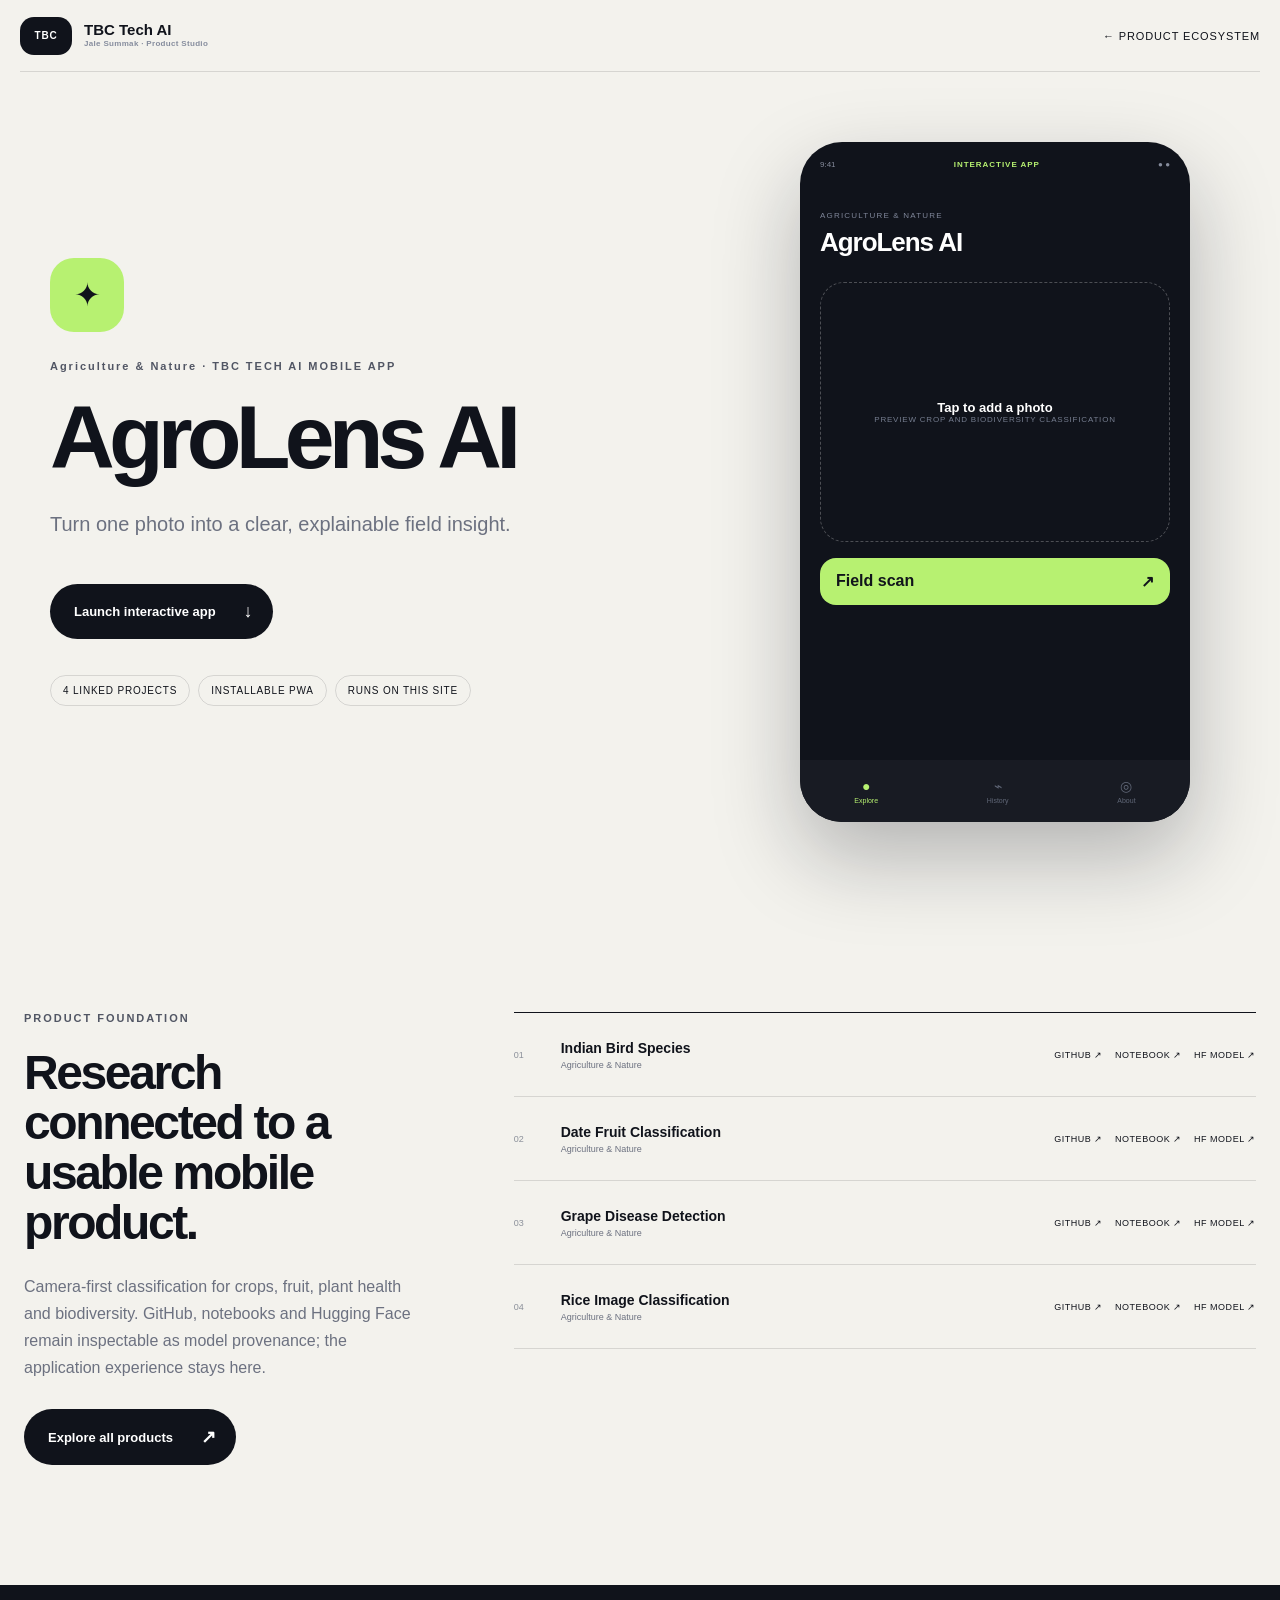
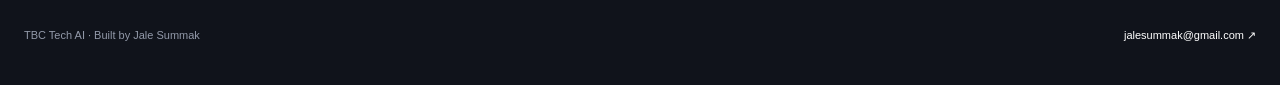
==== commit 7ccb38be: "Launch TBC Tech AI product experience" ====
--- a/apps/agro/index.html
+++ b/apps/agro/index.html
@@ -1,4 +1,4 @@
-<!doctype html><html lang="en"><head><meta charset="utf-8"><meta name="viewport" content="width=device-width,initial-scale=1"><title>AgroLens AI — Jale AI Studio</title><meta name="description" content="52 data science projects organized into seven mobile-first AI product families, with GitHub, Kaggle and Hugging Face links."><meta name="theme-color" content="#10131b"><link rel="manifest" href="/manifest.webmanifest"><link rel="icon" href="/favicon.svg"><meta property="og:type" content="website"><meta property="og:title" content="Jale Summak — AI products, not just models"><meta property="og:description" content="52 data science projects organized into seven mobile-first AI product families, with GitHub, Kaggle and Hugging Face links."><meta property="og:image" content="https://jalesummak.github.io/og.png"><meta property="og:url" content="https://jalesummak.github.io/apps/agro/"><meta name="twitter:card" content="summary_large_image"><meta name="twitter:image" content="https://jalesummak.github.io/og.png"><style>:root { --ink:#10131b; --paper:#f5f4ef; --muted:#6c7180; --line:rgba(16,19,27,.13); --lime:#c8ff5b; --blue:#7557ff; --white:#fff; --radius:28px; }
+<!doctype html><html lang="en"><head><meta charset="utf-8"><meta name="viewport" content="width=device-width,initial-scale=1"><title>AgroLens AI — TBC Tech AI</title><meta name="description" content="TBC Tech AI product ecosystem by Jale Summak: 52 data science projects shaped into eight installable mobile-first AI products."><meta name="theme-color" content="#10131b"><link rel="manifest" href="/manifest.webmanifest"><link rel="icon" href="/favicon.svg"><meta property="og:type" content="website"><meta property="og:title" content="TBC Tech AI × Jale Summak — AI products, not just models"><meta property="og:description" content="TBC Tech AI product ecosystem by Jale Summak: 52 data science projects shaped into eight installable mobile-first AI products."><meta property="og:image" content="https://jalesummak.github.io/og-tbc-tech-ai.png"><meta property="og:url" content="https://jalesummak.github.io/apps/agro/"><meta name="twitter:card" content="summary_large_image"><meta name="twitter:image" content="https://jalesummak.github.io/og-tbc-tech-ai.png"><style>:root { --ink:#10131b; --paper:#f5f4ef; --muted:#6c7180; --line:rgba(16,19,27,.13); --lime:#c8ff5b; --blue:#7557ff; --white:#fff; --radius:28px; }
 *{box-sizing:border-box} html{scroll-behavior:smooth} body{margin:0;background:var(--paper);color:var(--ink);font-family:Inter,"Segoe UI",Arial,sans-serif;-webkit-font-smoothing:antialiased} a{color:inherit;text-decoration:none} button,input,textarea,select{font:inherit} button,a{touch-action:manipulation} ::selection{background:var(--lime);color:#0a0d12}
 .section-shell{width:min(1240px,calc(100% - 48px));margin-inline:auto}.site-header{height:78px;display:flex;align-items:center;justify-content:space-between;width:min(1320px,calc(100% - 40px));margin:auto;border-bottom:1px solid var(--line);position:relative;z-index:20}.brand{display:flex;align-items:center;gap:12px;font-size:15px}.brand>span,.footer-mark{display:grid;place-items:center;width:38px;height:38px;border-radius:12px;background:var(--ink);color:white;font-weight:900;letter-spacing:-1px}.site-header nav{display:flex;gap:30px;font-size:13px;color:#3d4250}.site-header nav a:hover{color:var(--blue)}.header-actions{display:flex;gap:8px;align-items:center}.lang-toggle,.mini-cta{height:38px;padding:0 14px;border:1px solid var(--line);background:transparent;border-radius:999px;font-size:12px;font-weight:800;cursor:pointer}.mini-cta{display:flex;align-items:center;background:var(--ink);color:white;border-color:var(--ink)}
 .hero{min-height:760px;display:grid;grid-template-columns:1.08fr .92fr;gap:60px;align-items:center;padding-block:76px 96px}.eyebrow,.section-kicker{font-size:11px;letter-spacing:.18em;font-weight:850;margin:0 0 24px;color:#515664}.status-dot{display:inline-block;width:7px;height:7px;border-radius:50%;background:#42db99;box-shadow:0 0 0 5px rgba(66,219,153,.14);margin-right:14px}.hero h1{font-size:clamp(56px,6.2vw,92px);line-height:.98;letter-spacing:-.065em;margin:0;max-width:820px;font-weight:850}.hero h1 em{font-style:normal;color:var(--blue)}.hero-intro{font-size:18px;line-height:1.72;color:var(--muted);max-width:670px;margin:34px 0}.hero-actions{display:flex;align-items:center;gap:28px}.primary-button{display:inline-flex;align-items:center;justify-content:space-between;gap:28px;background:var(--ink);color:white;padding:17px 20px 17px 24px;border-radius:999px;font-size:13px;font-weight:800}.primary-button span{font-size:18px}.text-button{font-size:13px;font-weight:800;border-bottom:1px solid var(--ink);padding:10px 0}.text-button span{margin-left:10px}.metrics{display:grid;grid-template-columns:repeat(4,1fr);margin-top:70px;border-top:1px solid var(--line);padding-top:24px}.metrics div{display:flex;flex-direction:column;gap:5px}.metrics strong{font-size:30px;letter-spacing:-.04em}.metrics span{font-size:10px;text-transform:uppercase;letter-spacing:.1em;color:var(--muted);max-width:100px;line-height:1.4}
@@ -15,8 +15,15 @@
 .is-hidden{display:none!important}.empty-state{padding:48px 0;color:var(--muted);font-size:14px}.demo-note{font-size:9px;line-height:1.55;color:#858c9d;margin:0}.install-button{width:100%;border:1px solid rgba(255,255,255,.14);border-radius:14px;padding:12px;background:transparent;color:white;font-size:10px;font-weight:800;cursor:pointer}.upload-zone.has-image{padding:7px}.demo-content [aria-live]{min-height:1em}a:focus-visible,button:focus-visible,input:focus-visible,textarea:focus-visible,select:focus-visible{outline:3px solid var(--blue);outline-offset:3px}.product-disclaimer{padding:13px 15px;border-radius:15px;background:#ece9df;color:#656a74;font-size:10px;line-height:1.55}.project-links a[aria-disabled="true"]{opacity:.45;pointer-events:none}
 .proof-grid{display:grid;grid-template-columns:repeat(4,1fr);gap:10px;margin-top:38px}.proof-grid div{border-top:1px solid rgba(16,19,27,.28);padding-top:14px}.proof-grid strong{display:block;font-size:25px;letter-spacing:-.04em}.proof-grid span{display:block;font-size:9px;text-transform:uppercase;letter-spacing:.09em;line-height:1.45;color:#51584f;margin-top:4px}.footer-socials{display:flex!important;flex-wrap:wrap;gap:13px!important;grid-column:2;margin-top:14px!important}.footer-socials a{font-size:10px!important;text-transform:uppercase;letter-spacing:.08em}.site-footer>div{max-width:760px}.header-actions>a.lang-toggle{display:flex;align-items:center}
 @media(max-width:720px){.proof-grid{grid-template-columns:1fr 1fr}.footer-socials{grid-column:1 / -1!important}.header-actions>a.lang-toggle{display:none}}
-</style></head><body><main class="product-page" style="--accent:#b7f171"><header class="product-header"><a class="brand" href="/"><span>JS</span><strong>Jale AI Studio</strong></a><a href="/">← Portfolio</a></header><section class="product-hero"><div class="product-hero-copy"><div class="product-symbol">✦</div><p class="eyebrow">Agriculture &amp; Nature · MOBILE PRODUCT PROTOTYPE</p><h1>AgroLens AI</h1><p>Turn one photo into a clear, explainable field insight.</p><div class="product-meta"><span>4 linked projects</span><span>Installable PWA</span><span>TR / EN ready</span></div></div><div class="demo-shell"><div class="demo-status"><span>9:41</span><b>LIVE PROTOTYPE</b><span>● ●</span></div><div class="demo-title"><small>Agriculture &amp; Nature</small><h2>AgroLens AI</h2></div><div class="demo-content" data-demo="upload"><label class="upload-zone"><input type="file" accept="image/*" data-upload><span><b>Tap to add a photo</b><br>Preview crop and biodiversity classification</span><img class="is-hidden" alt="Selected image preview" data-preview></label><button class="demo-primary" type="button" data-run>Field scan <span>↗</span></button><div class="result-panel is-hidden" data-result aria-live="polite"><span class="result-label">PROTOTYPE RESULT</span><strong>Image ready</strong><p>The mobile interaction is working. Open the trained model for real inference and model-specific confidence.</p><a class="demo-secondary" href="https://huggingface.co/spaces/jalesummak/indian-bird-species-detector" target="_blank" rel="noreferrer">Run trained model ↗</a></div></div><button class="install-button" type="button" data-install hidden>Install this experience</button><div class="demo-bottom"><span class="active">●<small>Explore</small></span><span>⌁<small>History</small></span><span>◎<small>About</small></span></div></div></section><section class="product-details section-shell"><div><p class="section-kicker">PROJECT FAMILY</p><h2>Research connected to a usable product.</h2><p>Camera-first classification for crops, fruit, plant health and biodiversity. Every source, notebook and deployed demonstration remains inspectable from this page.</p><a class="primary-button" href="/">Explore all categories <span>↗</span></a></div><div class="product-projects"><article><span>01</span><div><strong>Indian Bird Species</strong><small>Agriculture &amp; Nature</small></div><div><a href="https://github.com/jalesummak/indian-bird-cnn" target="_blank" rel="noreferrer">GitHub ↗</a><a href="https://www.kaggle.com/code/jalesummak/indian-bird-species-detection-cnn-transfer-l" target="_blank" rel="noreferrer">Kaggle ↗</a><a href="https://huggingface.co/spaces/jalesummak/indian-bird-species-detector" target="_blank" rel="noreferrer">Live AI ↗</a></div></article><article><span>02</span><div><strong>Date Fruit Classification</strong><small>Agriculture &amp; Nature</small></div><div><a href="https://github.com/jalesummak/date-fruit" target="_blank" rel="noreferrer">GitHub ↗</a><a href="https://www.kaggle.com/code/jalesummak/date-fruit-classification-cnn-tranferlearning" target="_blank" rel="noreferrer">Kaggle ↗</a><a href="https://huggingface.co/spaces/jalesummak/indian-bird-species-detector" target="_blank" rel="noreferrer">Live AI ↗</a></div></article><article><span>03</span><div><strong>Grape Disease Detection</strong><small>Agriculture &amp; Nature</small></div><div><a href="https://github.com/jalesummak/grape-detection" target="_blank" rel="noreferrer">GitHub ↗</a><a href="https://www.kaggle.com/code/jalesummak/grape-disease-detection-cnn-transfer-l" target="_blank" rel="noreferrer">Kaggle ↗</a><a href="https://huggingface.co/spaces/jalesummak/indian-bird-species-detector" target="_blank" rel="noreferrer">Live AI ↗</a></div></article><article><span>04</span><div><strong>Rice Image Classification</strong><small>Agriculture &amp; Nature</small></div><div><a href="https://github.com/jalesummak/rice-image" target="_blank" rel="noreferrer">GitHub ↗</a><a href="https://www.kaggle.com/code/jalesummak/rice-image-classification-cnn-transfer-learning" target="_blank" rel="noreferrer">Kaggle ↗</a><a href="https://huggingface.co/spaces/jalesummak/indian-bird-species-detector" target="_blank" rel="noreferrer">Live AI ↗</a></div></article></div></section><footer class="product-footer"><span>Jale Summak · AI Product Portfolio</span><a href="mailto:jalesummak@gmail.com">jalesummak@gmail.com ↗</a></footer></main><script>
-const translations={"en":{"products":"Product families","atlas":"Project atlas","about":"About","eyebrow":"DATA SCIENTIST · AI PRODUCT BUILDER","headline":"I turn machine learning<br><em>into products people can use.</em>","intro":"An end-to-end portfolio spanning computer vision, NLP, forecasting, recommendations and responsible AI — from Kaggle research to deployed demos and mobile experiences.","explore":"Explore product families","source":"View GitHub","familyTitle":"Seven focused product families","familyLead":"Not 52 disconnected notebooks. A coherent product ecosystem, organized around real user needs.","mobileTitle":"Mobile AI suite","mobileLead":"Seven touch-first experiences share one calm, accessible design language — each backed by a family of trained models.","atlasTitle":"The complete project atlas","atlasLead":"Filter every project and move between research, source code, live inference and its mobile product context.","all":"All","search":"Search 52 projects…","private":"Private research","builder":"Built across the full product loop.","builderBody":"I combine data preparation, modeling, evaluation, deployment and interface design. The result is work that can be inspected, reproduced and experienced — not just read in a notebook.","contact":"Let’s build useful AI"},"tr":{"products":"Ürün aileleri","atlas":"Proje atlası","about":"Hakkımda","eyebrow":"VERİ BİLİMCİ · AI ÜRÜN GELİŞTİRİCİ","headline":"Makine öğrenmesini<br><em>insanların kullanabileceği ürünlere dönüştürüyorum.</em>","intro":"Bilgisayarlı görü, NLP, tahminleme, öneri sistemleri ve sorumlu AI alanlarında; Kaggle araştırmasından çalışan demo ve mobil deneyime uzanan uçtan uca portföy.","explore":"Ürün ailelerini keşfet","source":"GitHub’ı aç","familyTitle":"Yedi odaklı ürün ailesi","familyLead":"Birbirinden kopuk 52 notebook değil; gerçek kullanıcı ihtiyaçları etrafında düzenlenmiş tutarlı bir ürün ekosistemi.","mobileTitle":"Mobil AI ürünleri","mobileLead":"Yedi dokunmatik deneyim, erişilebilir ve ortak bir tasarım dili kullanıyor; her biri eğitilmiş model ailesiyle destekleniyor.","atlasTitle":"Eksiksiz proje atlası","atlasLead":"Tüm projeleri filtrele; araştırma, kaynak kod, çalışan model ve mobil ürün bağlamı arasında ilerle.","all":"Tümü","search":"52 projede ara…","private":"Gizli araştırma","builder":"Ürün döngüsünün tamamında geliştirildi.","builderBody":"Veri hazırlama, modelleme, değerlendirme, yayınlama ve arayüz tasarımını birleştiriyorum. Sonuç yalnızca notebook’ta okunan değil; incelenebilen, yeniden üretilebilen ve deneyimlenebilen çalışmalar.","contact":"Birlikte faydalı AI geliştirelim"}};let lang='en';
+
+/* TBC Tech AI product-system refresh */
+.brand>span,.footer-mark{width:52px;border-radius:14px;font-size:10px;letter-spacing:.08em}.brand>strong{display:flex;flex-direction:column;gap:2px;line-height:1.05}.brand>strong small{font-size:8px;font-weight:650;color:var(--muted);letter-spacing:.04em}.phone-logo{font-size:8px;letter-spacing:.04em}.product-launch{display:inline-flex;margin:24px 0 4px}.atlas-signature{display:flex;align-items:center;gap:14px;margin-bottom:46px;font-size:9px;font-weight:850;letter-spacing:.16em;color:#9ba3b5}.atlas-signature i{height:1px;flex:1;background:linear-gradient(90deg,rgba(255,255,255,.16),rgba(200,255,91,.72))}
+.explorer-section{position:relative;width:min(1320px,calc(100% - 24px));margin-block:44px 120px;padding:72px clamp(22px,4vw,58px) 64px;border-radius:48px;background:#0e1118;color:white;overflow:hidden;isolation:isolate}.explorer-section:before{content:"";position:absolute;z-index:-1;width:620px;height:620px;border-radius:50%;right:-260px;top:-360px;background:radial-gradient(circle,rgba(117,87,255,.38),rgba(117,87,255,0) 68%)}.explorer-section:after{content:"";position:absolute;z-index:-1;width:440px;height:440px;border-radius:50%;left:-260px;bottom:-300px;background:radial-gradient(circle,rgba(200,255,91,.17),rgba(200,255,91,0) 70%)}.explorer-section .section-heading{align-items:start;grid-template-columns:minmax(0,1.25fr) minmax(280px,.75fr);margin-bottom:48px}.explorer-section .section-kicker{color:var(--lime)}.explorer-section .section-heading h2{font-family:"Segoe UI Variable Display","Aptos Display",Inter,sans-serif;font-size:clamp(54px,7.4vw,104px);font-weight:820;line-height:.86;letter-spacing:-.075em;max-width:900px;text-wrap:balance}.explorer-section .section-heading h2 em{display:block;color:var(--lime);font-style:normal;font-weight:500;letter-spacing:-.06em}.explorer-section .section-heading>p{color:#a4abba;font-size:15px;max-width:390px;padding-top:12px}.explorer-section .project-tools{align-items:flex-end;margin-bottom:30px;padding-bottom:22px;border-bottom:1px solid rgba(255,255,255,.12)}.explorer-section .filter-row button{border-color:rgba(255,255,255,.16);color:#c4cad6;background:rgba(255,255,255,.035);transition:.18s}.explorer-section .filter-row button:hover{border-color:rgba(200,255,91,.7);color:white}.explorer-section .filter-row button.active{background:var(--lime);border-color:var(--lime);color:#10131b}.explorer-section .search-box{border-color:rgba(255,255,255,.36);color:#dfe3ea}.explorer-section .search-box input{color:white}.explorer-section .search-box input::placeholder{color:#7f8799}
+.project-list{display:grid;grid-template-columns:repeat(2,minmax(0,1fr));gap:16px;border:0}.project-row{min-height:272px;display:grid;grid-template-columns:154px minmax(0,1fr);align-items:stretch;gap:0;border:0;border-radius:28px;background:#f8f7f2;color:#10131b;overflow:hidden;box-shadow:0 16px 46px rgba(0,0,0,.14);transition:transform .22s ease,box-shadow .22s ease}.project-row:hover{transform:translateY(-5px);box-shadow:0 24px 70px rgba(0,0,0,.24)}.project-visual{position:relative;overflow:hidden;display:flex;flex-direction:column;justify-content:space-between;padding:18px;background:linear-gradient(145deg,var(--accent),rgba(255,255,255,.72));color:#10131b}.project-visual:after{content:"";position:absolute;inset:0;background:repeating-linear-gradient(135deg,transparent 0 18px,rgba(16,19,27,.045) 18px 19px);mix-blend-mode:multiply}.project-visual>*{position:relative;z-index:1}.project-visual .project-number{font-size:9px;font-weight:850;letter-spacing:.16em;color:rgba(16,19,27,.62)}.project-visual b{align-self:center;margin-block:auto;font-family:"Segoe UI Symbol",sans-serif;font-size:58px;font-weight:650;line-height:1;letter-spacing:-.08em}.project-visual small{font-size:8px;font-weight:900;letter-spacing:.16em;text-transform:uppercase}.project-card-body{display:flex;flex-direction:column;justify-content:space-between;gap:24px;padding:24px 22px}.project-title{gap:9px}.project-title strong{font-family:"Segoe UI Variable Display","Aptos Display",Inter,sans-serif;font-size:23px;line-height:1.05;letter-spacing:-.045em}.project-title small{font-size:8px;letter-spacing:.14em}.project-links{justify-content:flex-start;gap:7px}.project-links a,.private-pill{display:inline-flex;align-items:center;min-height:29px;padding:6px 9px;border:1px solid rgba(16,19,27,.14);border-radius:999px;font-size:8px;font-weight:850;line-height:1;letter-spacing:.07em}.project-links a:hover{border-color:#10131b;background:white}.project-links .app-link{margin-left:auto;background:#10131b;border-color:#10131b;color:white}.project-links .app-link:hover{background:var(--blue);border-color:var(--blue)}.project-row.is-hidden{display:none}.explorer-section .empty-state{grid-column:1/-1;color:#a4abba}.product-page .brand>strong small{color:#858c9d}
+@media(max-width:1000px){.explorer-section .section-heading{grid-template-columns:1fr}.project-list{grid-template-columns:1fr}.project-row{grid-template-columns:170px minmax(0,1fr)}.project-links{grid-column:auto;padding-bottom:0}.project-links .app-link{margin-left:0}}
+@media(max-width:720px){.brand>span,.footer-mark{width:44px;height:38px}.brand>strong small{display:none}.explorer-section{width:calc(100% - 16px);margin-block:20px 82px;padding:48px 16px 30px;border-radius:32px}.atlas-signature{margin-bottom:30px;gap:9px;font-size:7px}.explorer-section .section-heading h2{font-size:clamp(49px,15vw,72px);line-height:.9}.explorer-section .section-heading>p{font-size:13px}.explorer-section .project-tools{align-items:stretch}.project-list{gap:12px}.project-row{grid-template-columns:108px minmax(0,1fr);min-height:252px;border-radius:22px}.project-visual{padding:14px}.project-visual b{font-size:40px}.project-card-body{padding:18px 15px;gap:18px}.project-title strong{font-size:19px}.project-links{gap:6px}.project-links a,.private-pill{font-size:7px;padding:6px 7px}.project-links .app-link{width:100%;justify-content:center;margin-top:3px}.product-launch{justify-content:center}}
+</style></head><body><main class="product-page" style="--accent:#b7f171"><header class="product-header"><a class="brand" href="/"><span>TBC</span><strong>TBC Tech AI<small>Jale Summak · Product Studio</small></strong></a><a href="/">← Product ecosystem</a></header><section id="demo" class="product-hero"><div class="product-hero-copy"><div class="product-symbol">✦</div><p class="eyebrow">Agriculture &amp; Nature · TBC TECH AI MOBILE APP</p><h1>AgroLens AI</h1><p>Turn one photo into a clear, explainable field insight.</p><a class="primary-button product-launch" href="#demo">Launch interactive app <span>↓</span></a><div class="product-meta"><span>4 linked projects</span><span>Installable PWA</span><span>Runs on this site</span></div></div><div class="demo-shell"><div class="demo-status"><span>9:41</span><b>INTERACTIVE APP</b><span>● ●</span></div><div class="demo-title"><small>Agriculture &amp; Nature</small><h2>AgroLens AI</h2></div><div class="demo-content" data-demo="upload"><label class="upload-zone"><input type="file" accept="image/*" data-upload><span><b>Tap to add a photo</b><br>Preview crop and biodiversity classification</span><img class="is-hidden" alt="Selected image preview" data-preview></label><button class="demo-primary" type="button" data-run>Field scan <span>↗</span></button><div class="result-panel is-hidden" data-result aria-live="polite"><span class="result-label">ON-DEVICE APP FLOW</span><strong>Image ready</strong><p>Your image stays inside this app experience. The preview, scan action and result state run here without redirecting to another platform.</p></div></div><button class="install-button" type="button" data-install hidden>Install this app</button><div class="demo-bottom"><span class="active">●<small>Explore</small></span><span>⌁<small>History</small></span><span>◎<small>About</small></span></div></div></section><section class="product-details section-shell"><div><p class="section-kicker">PRODUCT FOUNDATION</p><h2>Research connected to a usable mobile product.</h2><p>Camera-first classification for crops, fruit, plant health and biodiversity. GitHub, notebooks and Hugging Face remain inspectable as model provenance; the application experience stays here.</p><a class="primary-button" href="/">Explore all products <span>↗</span></a></div><div class="product-projects"><article><span>01</span><div><strong>Indian Bird Species</strong><small>Agriculture &amp; Nature</small></div><div><a href="https://github.com/jalesummak/indian-bird-cnn" target="_blank" rel="noreferrer">GitHub ↗</a><a href="https://www.kaggle.com/code/jalesummak/indian-bird-species-detection-cnn-transfer-l" target="_blank" rel="noreferrer">Notebook ↗</a><a href="https://huggingface.co/spaces/jalesummak/indian-bird-species-detector" target="_blank" rel="noreferrer">HF model ↗</a></div></article><article><span>02</span><div><strong>Date Fruit Classification</strong><small>Agriculture &amp; Nature</small></div><div><a href="https://github.com/jalesummak/date-fruit" target="_blank" rel="noreferrer">GitHub ↗</a><a href="https://www.kaggle.com/code/jalesummak/date-fruit-classification-cnn-tranferlearning" target="_blank" rel="noreferrer">Notebook ↗</a><a href="https://huggingface.co/spaces/jalesummak/indian-bird-species-detector" target="_blank" rel="noreferrer">HF model ↗</a></div></article><article><span>03</span><div><strong>Grape Disease Detection</strong><small>Agriculture &amp; Nature</small></div><div><a href="https://github.com/jalesummak/grape-detection" target="_blank" rel="noreferrer">GitHub ↗</a><a href="https://www.kaggle.com/code/jalesummak/grape-disease-detection-cnn-transfer-l" target="_blank" rel="noreferrer">Notebook ↗</a><a href="https://huggingface.co/spaces/jalesummak/indian-bird-species-detector" target="_blank" rel="noreferrer">HF model ↗</a></div></article><article><span>04</span><div><strong>Rice Image Classification</strong><small>Agriculture &amp; Nature</small></div><div><a href="https://github.com/jalesummak/rice-image" target="_blank" rel="noreferrer">GitHub ↗</a><a href="https://www.kaggle.com/code/jalesummak/rice-image-classification-cnn-transfer-learning" target="_blank" rel="noreferrer">Notebook ↗</a><a href="https://huggingface.co/spaces/jalesummak/indian-bird-species-detector" target="_blank" rel="noreferrer">HF model ↗</a></div></article></div></section><footer class="product-footer"><span>TBC Tech AI · Built by Jale Summak</span><a href="mailto:jalesummak@gmail.com">jalesummak@gmail.com ↗</a></footer></main><script>
+const translations={"en":{"products":"Product families","atlas":"Project atlas","about":"About","eyebrow":"TBC TECH AI · PRODUCT STUDIO","headline":"I turn machine learning<br><em>into products people can use.</em>","intro":"A TBC Tech AI product ecosystem spanning computer vision, NLP, forecasting, recommendations and responsible AI — from research to working, installable mobile experiences.","explore":"Explore product families","source":"View GitHub","familyTitle":"Eight focused product families","familyLead":"Not 52 disconnected notebooks. A coherent product ecosystem, organized around real user needs.","mobileTitle":"TBC Tech AI mobile products","mobileLead":"Eight touch-first, installable experiences run inside this product ecosystem. Hugging Face remains model provenance — never the mobile destination.","atlasTitle":"52 projects.<br><em>One product atlas.</em>","atlasLead":"Every case study has a clear product context. Explore its source, notebook, model provenance and dedicated internal app without losing your place.","all":"All","search":"Search 52 projects…","private":"Private research","builder":"Built across the full product loop.","builderBody":"I combine data preparation, modeling, evaluation, deployment and interface design. The result is work that can be inspected, reproduced and experienced — not just read in a notebook.","contact":"Let’s build useful AI"},"tr":{"products":"Ürün aileleri","atlas":"Proje atlası","about":"Hakkımda","eyebrow":"TBC TECH AI · ÜRÜN STÜDYOSU","headline":"Makine öğrenmesini<br><em>insanların kullanabileceği ürünlere dönüştürüyorum.</em>","intro":"Bilgisayarlı görü, NLP, tahminleme, öneri sistemleri ve sorumlu AI alanlarında; araştırmadan çalışan ve kurulabilir mobil deneyime uzanan TBC Tech AI ürün ekosistemi.","explore":"Ürün ailelerini keşfet","source":"GitHub’ı aç","familyTitle":"Sekiz odaklı ürün ailesi","familyLead":"Birbirinden kopuk 52 notebook değil; gerçek kullanıcı ihtiyaçları etrafında düzenlenmiş tutarlı bir ürün ekosistemi.","mobileTitle":"TBC Tech AI mobil ürünleri","mobileLead":"Sekiz dokunmatik ve kurulabilir deneyim doğrudan bu ürün ekosisteminde çalışıyor. Hugging Face model kaynağı; mobil uygulamanın kendisi değil.","atlasTitle":"52 proje.<br><em>Tek bir ürün atlası.</em>","atlasLead":"Her çalışma net bir ürün bağlamına sahip. Sayfadan ayrılmadan kaynak kodu, notebook’u, model kaynağını ve uygulamasını keşfet.","all":"Tümü","search":"52 projede ara…","private":"Gizli araştırma","builder":"Ürün döngüsünün tamamında geliştirildi.","builderBody":"Veri hazırlama, modelleme, değerlendirme, yayınlama ve arayüz tasarımını birleştiriyorum. Sonuç yalnızca notebook’ta okunan değil; incelenebilen, yeniden üretilebilen ve deneyimlenebilen çalışmalar.","contact":"Birlikte faydalı AI geliştirelim"}};let lang='en';
 document.querySelector('[data-lang]')?.addEventListener('click',()=>{lang=lang==='en'?'tr':'en';document.documentElement.lang=lang;document.querySelector('[data-lang]').textContent=lang==='en'?'TR':'EN';document.querySelectorAll('[data-i18n]').forEach(el=>{const key=el.dataset.i18n;if(translations[lang][key])el.innerHTML=translations[lang][key]});const search=document.querySelector('[data-search]');if(search)search.placeholder=translations[lang].search;document.querySelectorAll('[data-private]').forEach(el=>el.textContent=translations[lang].private)});
 let filter='all';const search=document.querySelector('[data-search]');function filterProjects(){const query=(search?.value||'').trim().toLowerCase();let count=0;document.querySelectorAll('[data-project]').forEach(row=>{const show=(filter==='all'||row.dataset.category===filter)&&row.dataset.title.includes(query);row.classList.toggle('is-hidden',!show);if(show)count++});document.querySelector('[data-empty]')?.classList.toggle('is-hidden',count!==0)}document.querySelectorAll('[data-filter]').forEach(button=>button.addEventListener('click',()=>{filter=button.dataset.filter;document.querySelectorAll('[data-filter]').forEach(item=>item.classList.toggle('active',item===button));filterProjects()}));search?.addEventListener('input',filterProjects);
 const upload=document.querySelector('[data-upload]');upload?.addEventListener('change',()=>{const file=upload.files?.[0];if(!file)return;const img=document.querySelector('[data-preview]');img.src=URL.createObjectURL(file);img.classList.remove('is-hidden');img.closest('.upload-zone').classList.add('has-image')});document.querySelector('[data-demo="upload"] [data-run]')?.addEventListener('click',()=>document.querySelector('[data-demo="upload"] [data-result]')?.classList.remove('is-hidden'));
@@ -26,4 +33,4 @@
 const recs={Cinema:[['01','Arrival','94%'],['02','Her','91%'],['03','Ex Machina','88%']],Fashion:[['01','Minimal Layers','96%'],['02','Soft Tailoring','92%'],['03','Color Accent','86%']],Music:[['01','Dream Pop Mix','95%'],['02','Neo Soul Focus','90%'],['03','Indie Discovery','87%']]};function recommend(type='Cinema'){const container=document.querySelector('[data-recommendations]');if(!container)return;container.innerHTML=recs[type].map(r=>'<div class="recommendation"><span>'+r[0]+'</span><strong>'+r[1]+'</strong><i>'+r[2]+'</i></div>').join('')}document.querySelectorAll('[data-choice]').forEach(button=>button.addEventListener('click',()=>{document.querySelectorAll('[data-choice]').forEach(b=>b.classList.toggle('selected',b===button));recommend(button.dataset.choice)}));recommend();
 const cities={Ankara:['74','Ankara · balanced','Moderate','Low','+3.1%'],Istanbul:['68','Istanbul · watch mobility','Moderate','Elevated','+5.8%'],Delhi:['52','Delhi · air quality alert','Poor','Moderate','+7.2%']};function city(){const selector=document.querySelector('[data-city]');if(!selector)return;const v=cities[selector.value||'Ankara'];['[data-city-score]','[data-city-label]','[data-air]','[data-mobility]','[data-change]'].forEach((s,i)=>{const el=document.querySelector(s);if(el)el.textContent=v[i]})}document.querySelector('[data-city]')?.addEventListener('change',city);city();
 let installEvent;window.addEventListener('beforeinstallprompt',event=>{event.preventDefault();installEvent=event;const button=document.querySelector('[data-install]');if(button)button.hidden=false});document.querySelector('[data-install]')?.addEventListener('click',async()=>{if(installEvent){installEvent.prompt();await installEvent.userChoice;installEvent=null}});if('serviceWorker'in navigator)navigator.serviceWorker.register('/sw.js').catch(()=>{});
-</script></body></html>
+</script></body></html>
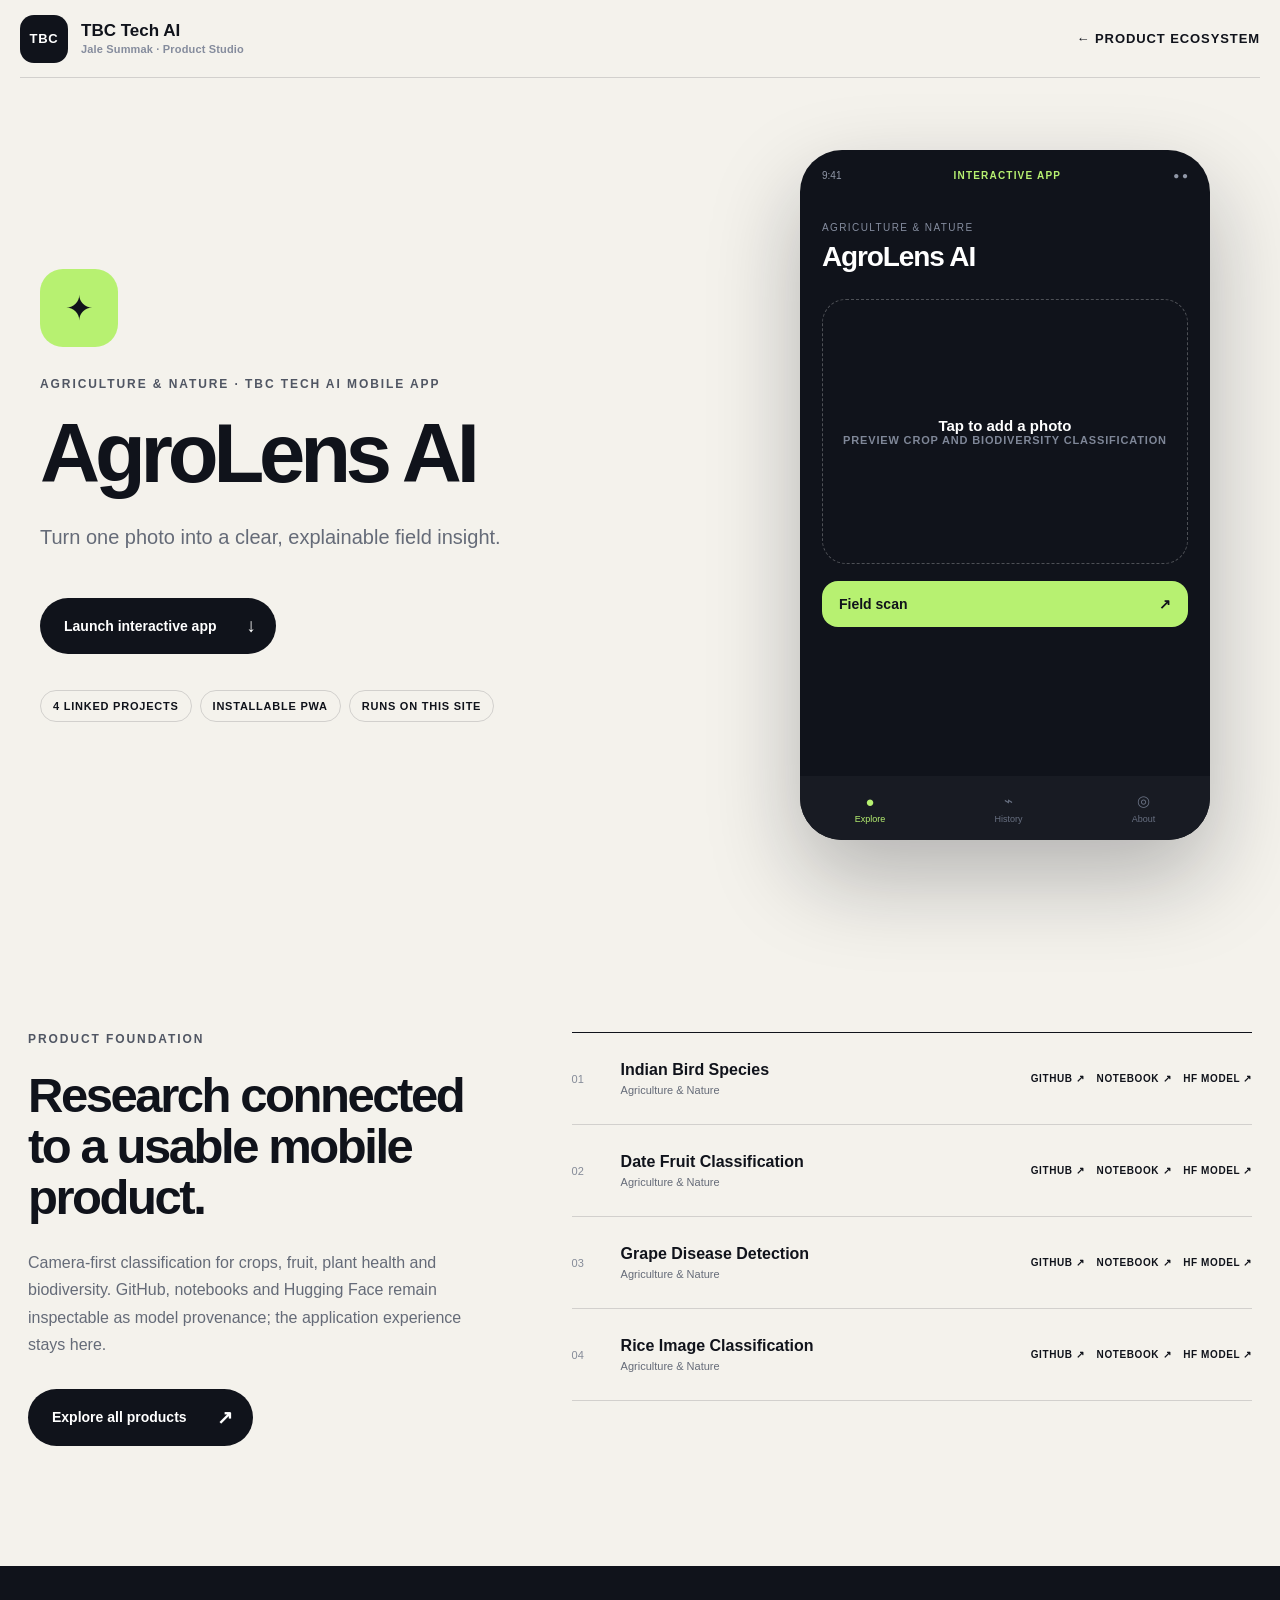
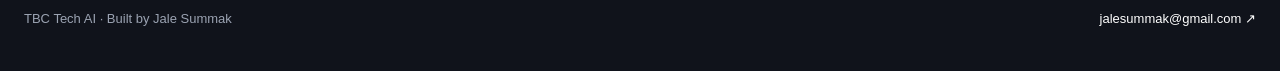
==== commit b8bf4e9d: "Refresh agro product experience" ====
--- a/apps/agro/index.html
+++ b/apps/agro/index.html
@@ -1,31 +1,591 @@
-<!doctype html><html lang="en"><head><meta charset="utf-8"><meta name="viewport" content="width=device-width,initial-scale=1"><title>AgroLens AI — TBC Tech AI</title><meta name="description" content="TBC Tech AI product ecosystem by Jale Summak: 52 data science projects shaped into eight installable mobile-first AI products."><meta name="theme-color" content="#10131b"><link rel="manifest" href="/manifest.webmanifest"><link rel="icon" href="/favicon.svg"><meta property="og:type" content="website"><meta property="og:title" content="TBC Tech AI × Jale Summak — AI products, not just models"><meta property="og:description" content="TBC Tech AI product ecosystem by Jale Summak: 52 data science projects shaped into eight installable mobile-first AI products."><meta property="og:image" content="https://jalesummak.github.io/og-tbc-tech-ai.png"><meta property="og:url" content="https://jalesummak.github.io/apps/agro/"><meta name="twitter:card" content="summary_large_image"><meta name="twitter:image" content="https://jalesummak.github.io/og-tbc-tech-ai.png"><style>:root { --ink:#10131b; --paper:#f5f4ef; --muted:#6c7180; --line:rgba(16,19,27,.13); --lime:#c8ff5b; --blue:#7557ff; --white:#fff; --radius:28px; }
-*{box-sizing:border-box} html{scroll-behavior:smooth} body{margin:0;background:var(--paper);color:var(--ink);font-family:Inter,"Segoe UI",Arial,sans-serif;-webkit-font-smoothing:antialiased} a{color:inherit;text-decoration:none} button,input,textarea,select{font:inherit} button,a{touch-action:manipulation} ::selection{background:var(--lime);color:#0a0d12}
-.section-shell{width:min(1240px,calc(100% - 48px));margin-inline:auto}.site-header{height:78px;display:flex;align-items:center;justify-content:space-between;width:min(1320px,calc(100% - 40px));margin:auto;border-bottom:1px solid var(--line);position:relative;z-index:20}.brand{display:flex;align-items:center;gap:12px;font-size:15px}.brand>span,.footer-mark{display:grid;place-items:center;width:38px;height:38px;border-radius:12px;background:var(--ink);color:white;font-weight:900;letter-spacing:-1px}.site-header nav{display:flex;gap:30px;font-size:13px;color:#3d4250}.site-header nav a:hover{color:var(--blue)}.header-actions{display:flex;gap:8px;align-items:center}.lang-toggle,.mini-cta{height:38px;padding:0 14px;border:1px solid var(--line);background:transparent;border-radius:999px;font-size:12px;font-weight:800;cursor:pointer}.mini-cta{display:flex;align-items:center;background:var(--ink);color:white;border-color:var(--ink)}
-.hero{min-height:760px;display:grid;grid-template-columns:1.08fr .92fr;gap:60px;align-items:center;padding-block:76px 96px}.eyebrow,.section-kicker{font-size:11px;letter-spacing:.18em;font-weight:850;margin:0 0 24px;color:#515664}.status-dot{display:inline-block;width:7px;height:7px;border-radius:50%;background:#42db99;box-shadow:0 0 0 5px rgba(66,219,153,.14);margin-right:14px}.hero h1{font-size:clamp(56px,6.2vw,92px);line-height:.98;letter-spacing:-.065em;margin:0;max-width:820px;font-weight:850}.hero h1 em{font-style:normal;color:var(--blue)}.hero-intro{font-size:18px;line-height:1.72;color:var(--muted);max-width:670px;margin:34px 0}.hero-actions{display:flex;align-items:center;gap:28px}.primary-button{display:inline-flex;align-items:center;justify-content:space-between;gap:28px;background:var(--ink);color:white;padding:17px 20px 17px 24px;border-radius:999px;font-size:13px;font-weight:800}.primary-button span{font-size:18px}.text-button{font-size:13px;font-weight:800;border-bottom:1px solid var(--ink);padding:10px 0}.text-button span{margin-left:10px}.metrics{display:grid;grid-template-columns:repeat(4,1fr);margin-top:70px;border-top:1px solid var(--line);padding-top:24px}.metrics div{display:flex;flex-direction:column;gap:5px}.metrics strong{font-size:30px;letter-spacing:-.04em}.metrics span{font-size:10px;text-transform:uppercase;letter-spacing:.1em;color:var(--muted);max-width:100px;line-height:1.4}
-.hero-visual{position:relative;display:grid;place-items:center;min-height:620px}.hero-visual:before{content:"";position:absolute;width:520px;height:520px;border-radius:50%;background:radial-gradient(circle at 35% 30%,#c8ff5b,#86c7ff 47%,#8b61ff 73%,transparent 74%);filter:blur(4px);opacity:.88}.orbit{position:absolute;border:1px solid rgba(16,19,27,.15);border-radius:50%}.orbit-one{width:590px;height:410px;transform:rotate(22deg)}.orbit-two{width:430px;height:600px;transform:rotate(-18deg)}.phone-frame{position:relative;width:300px;height:600px;background:#10131b;border:8px solid #1c202a;border-radius:46px;box-shadow:0 35px 80px rgba(22,18,55,.32);color:white;padding:18px 15px;overflow:hidden}.phone-frame:after{content:"";position:absolute;inset:0;background:linear-gradient(145deg,rgba(255,255,255,.09),transparent 28%);pointer-events:none}.phone-top{display:flex;justify-content:space-between;font-size:9px;opacity:.7;padding:0 7px}.phone-top i{width:70px;height:18px;border-radius:0 0 14px 14px;background:#080a0e;position:absolute;top:0;left:108px}.phone-app-title{display:flex;align-items:center;gap:12px;margin:33px 4px 22px}.phone-logo{width:35px;height:35px;display:grid;place-items:center;border-radius:12px;background:var(--lime);color:var(--ink);font-weight:900}.phone-app-title>span:last-child{display:flex;flex-direction:column}.phone-app-title small{font-size:7px;letter-spacing:.15em;color:#9096a8;margin-bottom:3px}.phone-app-title strong{font-size:16px}.phone-grid{display:grid;grid-template-columns:1fr 1fr;gap:9px}.phone-grid a{min-height:100px;border:1px solid rgba(255,255,255,.09);background:#191d27;border-radius:18px;padding:13px;display:flex;flex-direction:column;transition:.2s}.phone-grid a:hover{transform:translateY(-2px);border-color:var(--accent)}.phone-grid b{font-size:20px;color:var(--accent)}.phone-grid span{font-size:10px;font-weight:800;margin-top:auto}.phone-grid small{font-size:8px;color:#858b9d;margin-top:3px}.phone-nav{position:absolute;bottom:0;left:0;right:0;height:55px;background:#171a22;display:flex;align-items:center;justify-content:space-around;color:#72788a}.phone-nav span:first-child{color:var(--lime)}.floating-chip{position:absolute;background:white;border:1px solid var(--line);border-radius:999px;padding:10px 14px;font-size:10px;font-weight:800;box-shadow:0 12px 30px rgba(10,12,20,.12)}.chip-one{top:112px;right:8px}.chip-two{bottom:130px;left:0}
-.product-section,.explorer-section{padding-block:120px}.section-heading{display:grid;grid-template-columns:1fr 420px;align-items:end;gap:50px;margin-bottom:48px}.section-heading h2,.about-grid h2{font-size:clamp(38px,5vw,64px);line-height:1.02;letter-spacing:-.055em;margin:0;max-width:720px}.section-heading p:last-child{color:var(--muted);line-height:1.65;margin:0;font-size:15px}.category-grid{display:grid;grid-template-columns:repeat(4,1fr);gap:14px}.category-card{min-height:330px;border:1px solid var(--line);border-radius:var(--radius);padding:22px;background:rgba(255,255,255,.45);display:flex;flex-direction:column;position:relative;overflow:hidden;transition:.25s}.category-card:before{content:"";position:absolute;width:150px;height:150px;border-radius:50%;background:var(--accent);filter:blur(60px);opacity:.2;right:-45px;top:-35px}.category-card:hover{transform:translateY(-5px);background:white;box-shadow:0 20px 55px rgba(25,27,40,.08)}.card-index{font-size:9px;letter-spacing:.16em;color:var(--muted)}.category-icon{width:58px;height:58px;border-radius:20px;background:var(--accent);display:grid;place-items:center;font-size:26px;margin:35px 0}.category-card>p{font-size:10px;text-transform:uppercase;letter-spacing:.12em;color:var(--muted);margin:0 0 8px}.category-card h3{font-size:23px;letter-spacing:-.035em;margin:0 0 12px}.category-description{font-size:12px;line-height:1.6;color:var(--muted)}.category-footer{margin-top:auto;padding-top:20px;border-top:1px solid var(--line);display:flex;justify-content:space-between;align-items:center}.category-footer span{font-size:10px;text-transform:uppercase;letter-spacing:.1em}.category-footer a{width:34px;height:34px;border-radius:50%;display:grid;place-items:center;background:var(--ink);color:white}.category-card:last-child{background:var(--ink);color:white}.category-card:last-child .category-description,.category-card:last-child>p,.category-card:last-child .card-index{color:#9fa5b6}.category-card:last-child .category-footer{border-color:rgba(255,255,255,.15)}
-.mobile-suite{background:#0e1118;color:white;padding:120px 0}.section-heading.light p{color:#969cac}.section-heading.light .section-kicker{color:var(--lime)}.suite-list{border-top:1px solid rgba(255,255,255,.15)}.suite-row{display:grid;grid-template-columns:55px 70px 1fr 190px;align-items:center;padding:24px 4px;border-bottom:1px solid rgba(255,255,255,.13);transition:.2s}.suite-row:hover{background:rgba(255,255,255,.04);padding-inline:14px}.suite-number{font-size:10px;color:#737a8e}.suite-symbol{width:46px;height:46px;border-radius:15px;background:var(--accent);color:#10131b;display:grid;place-items:center;font-size:20px}.suite-name{display:flex;flex-direction:column;gap:5px}.suite-name strong{font-size:20px}.suite-name small{color:#878e9f;max-width:680px}.suite-link{font-size:11px;text-transform:uppercase;letter-spacing:.08em;text-align:right;color:var(--accent)}
-.project-tools{display:flex;align-items:center;justify-content:space-between;gap:20px;margin-bottom:28px}.filter-row{display:flex;gap:6px;flex-wrap:wrap}.filter-row button{border:1px solid var(--line);border-radius:999px;background:transparent;padding:9px 13px;font-size:10px;font-weight:750;cursor:pointer}.filter-row button.active{background:var(--ink);color:white}.filter-row sup{opacity:.55}.search-box{width:250px;border-bottom:1px solid var(--ink);display:flex;gap:8px;align-items:center;padding:8px 0}.search-box input{width:100%;border:0;outline:0;background:transparent;font-size:12px}.project-list{border-top:1px solid var(--ink)}.project-row{display:grid;grid-template-columns:45px 16px minmax(250px,1fr) minmax(420px,1.2fr);align-items:center;gap:10px;min-height:78px;border-bottom:1px solid var(--line)}.project-number{font-size:9px;color:#969aa4}.project-dot{width:8px;height:8px;border-radius:50%}.project-title{display:flex;flex-direction:column;gap:5px}.project-title strong{font-size:15px}.project-title small{font-size:9px;text-transform:uppercase;letter-spacing:.1em;color:var(--muted)}.project-links{display:flex;justify-content:flex-end;gap:18px;flex-wrap:wrap}.project-links a,.private-pill{font-size:9px;text-transform:uppercase;letter-spacing:.08em;border-bottom:1px solid transparent;padding-bottom:3px}.project-links a:hover{border-color:var(--ink)}.private-pill{background:#e9e7df;border-radius:999px;padding:6px 9px;color:#686d78}
-.about-section{background:#dff8a8;padding:110px 0}.about-grid{display:grid;grid-template-columns:1.1fr .9fr;gap:80px}.about-grid>div:last-child>p{font-size:20px;line-height:1.6;margin:35px 0;color:#343a34}.capability-tags{display:flex;flex-wrap:wrap;gap:8px}.capability-tags span{border:1px solid rgba(16,19,27,.3);border-radius:999px;padding:9px 12px;font-size:10px;text-transform:uppercase;letter-spacing:.08em}.site-footer{min-height:330px;display:flex;justify-content:space-between;align-items:center}.site-footer>div{display:grid;grid-template-columns:48px 1fr;gap:0 18px;align-items:center}.site-footer h2{font-size:clamp(34px,4vw,56px);letter-spacing:-.05em;margin:0}.site-footer a{grid-column:2;font-size:13px;margin-top:10px;border-bottom:1px solid}.site-footer>p{text-align:right;font-size:11px;color:var(--muted);line-height:1.7}
-/* Mobile product pages */
-.product-page{min-height:100vh;background:#f3f2ed}.product-header{height:72px;display:flex;align-items:center;justify-content:space-between;width:min(1320px,calc(100% - 40px));margin:auto;border-bottom:1px solid var(--line)}.product-header>a:last-child{font-size:11px;text-transform:uppercase;letter-spacing:.08em}.product-hero{width:min(1180px,calc(100% - 48px));margin:auto;min-height:750px;display:grid;grid-template-columns:1fr 430px;gap:90px;align-items:center;padding:70px 0}.product-symbol{width:74px;height:74px;border-radius:24px;background:var(--accent);display:grid;place-items:center;font-size:32px;margin-bottom:28px}.product-hero-copy h1{font-size:clamp(58px,7vw,100px);line-height:.93;letter-spacing:-.065em;margin:0 0 28px}.product-hero-copy>p:not(.eyebrow){font-size:20px;line-height:1.6;color:var(--muted);max-width:650px}.product-meta{display:flex;gap:8px;flex-wrap:wrap;margin-top:32px}.product-meta span{border:1px solid var(--line);padding:9px 12px;border-radius:999px;font-size:10px;text-transform:uppercase;letter-spacing:.08em}.demo-shell{width:390px;min-height:680px;background:#10131b;color:white;border-radius:42px;padding:18px 20px 72px;position:relative;box-shadow:0 35px 85px rgba(16,19,27,.28);overflow:hidden}.demo-status{display:flex;justify-content:space-between;font-size:8px;color:#868c9c}.demo-status b{color:var(--accent);letter-spacing:.12em}.demo-title{margin:35px 0 24px}.demo-title small{font-size:8px;text-transform:uppercase;letter-spacing:.15em;color:#7f8699}.demo-title h2{font-size:26px;margin:5px 0;letter-spacing:-.04em}.demo-content{display:flex;flex-direction:column;gap:16px}.demo-content label{display:flex;flex-direction:column;gap:8px;font-size:10px;text-transform:uppercase;letter-spacing:.08em;color:#9fa5b3}.demo-content label output{color:var(--accent);font-size:13px;font-weight:800}.demo-content textarea,.demo-content select{width:100%;border:1px solid rgba(255,255,255,.12);background:#1b1f29;color:white;border-radius:16px;padding:14px;resize:none;outline:none;font-size:13px;line-height:1.5}.demo-content input[type=range]{accent-color:var(--accent);width:100%}.demo-primary,.demo-secondary{border:0;border-radius:16px;padding:14px 16px;background:var(--accent);color:#11141b;font-weight:850;display:flex;justify-content:space-between;cursor:pointer}.demo-secondary{background:#232833;color:white;justify-content:center;font-size:11px}.result-panel{border:1px solid rgba(255,255,255,.12);border-radius:20px;padding:17px;background:#191d26;animation:rise .3s ease}.result-panel.always{animation:none}.result-label{font-size:8px;letter-spacing:.14em;color:var(--accent);display:block;margin-bottom:7px}.result-panel>strong{font-size:24px;letter-spacing:-.03em;display:block}.result-panel>small,.result-panel>p{font-size:10px;color:#8f96a7;line-height:1.5;margin:5px 0}.risk-bar{height:6px;background:#292e3a;border-radius:99px;overflow:hidden;margin:14px 0}.risk-bar i{height:100%;display:block;background:var(--accent);border-radius:99px}.result-grid{display:grid;grid-template-columns:repeat(3,1fr);gap:5px}.result-grid span{font-size:8px;color:#777e90}.result-grid b{font-size:11px;color:white;display:block;margin-bottom:3px}.mini-chart{height:90px;display:flex;align-items:flex-end;gap:7px;margin-top:16px}.mini-chart i{flex:1;background:linear-gradient(var(--accent),rgba(255,255,255,.12));border-radius:5px 5px 2px 2px}.choice-row{display:flex;gap:6px}.choice-row button{flex:1;border:1px solid rgba(255,255,255,.12);background:#1b1f29;color:#9da3b1;border-radius:12px;padding:10px 5px;font-size:9px;cursor:pointer}.choice-row button.selected{background:var(--accent);color:#10131b}.recommendation{display:grid;grid-template-columns:25px 1fr auto;align-items:center;padding:11px 0;border-bottom:1px solid rgba(255,255,255,.08)}.recommendation span{font-size:8px;color:#697084}.recommendation strong{font-size:12px}.recommendation i{font-size:9px;color:var(--accent);font-style:normal}.city-score{height:130px;border-radius:22px;background:var(--accent);color:#10131b;display:grid;place-content:center;text-align:center}.city-score span{font-size:8px;letter-spacing:.15em}.city-score strong{font-size:54px;line-height:1}.city-score small{font-size:9px}.signal-list{border:1px solid rgba(255,255,255,.12);border-radius:18px;padding:8px 14px}.signal-list span{display:flex;justify-content:space-between;padding:11px 0;border-bottom:1px solid rgba(255,255,255,.08);font-size:10px}.signal-list span:last-child{border:0}.signal-list i{font-style:normal;color:var(--accent)}.upload-zone{min-height:260px;border:1px dashed rgba(255,255,255,.25);border-radius:24px;display:flex!important;align-items:center;justify-content:center;text-align:center;padding:16px;overflow:hidden;cursor:pointer}.upload-zone b{color:white;font-size:13px;text-transform:none;letter-spacing:0}.upload-zone span{font-size:8px;color:#757d8f}.upload-zone input{position:absolute;opacity:0;pointer-events:none}.upload-zone img{width:100%;height:230px;object-fit:cover;border-radius:18px}.demo-bottom{position:absolute;bottom:0;left:0;right:0;height:62px;background:#181b23;display:flex;justify-content:space-around;align-items:center}.demo-bottom span{font-size:14px;color:#5f6676;display:flex;flex-direction:column;align-items:center;gap:3px}.demo-bottom small{font-size:7px}.demo-bottom .active{color:var(--accent)}.product-details{padding:120px 0;display:grid;grid-template-columns:.7fr 1.3fr;gap:90px}.product-details h2{font-size:48px;line-height:1.04;letter-spacing:-.05em;margin:0 0 25px}.product-details>div:first-child>p:not(.section-kicker){color:var(--muted);line-height:1.7;margin-bottom:28px}.product-projects{border-top:1px solid var(--ink)}.product-projects article{min-height:84px;display:grid;grid-template-columns:35px 1fr auto;align-items:center;border-bottom:1px solid var(--line);gap:12px}.product-projects article>span{font-size:9px;color:#8b909a}.product-projects article>div:nth-child(2){display:flex;flex-direction:column;gap:4px}.product-projects strong{font-size:14px}.product-projects small{font-size:9px;color:var(--muted)}.product-projects article>div:last-child{display:flex;gap:12px}.product-projects a{font-size:9px;text-transform:uppercase;letter-spacing:.06em}.product-footer{height:100px;background:#10131b;color:white;display:flex;align-items:center;justify-content:space-between;padding:0 max(24px,calc((100% - 1240px)/2));font-size:11px;color:#9299a9}.product-footer a{color:white}@keyframes rise{from{opacity:0;transform:translateY(8px)}to{opacity:1;transform:none}}
-@media(max-width:1000px){.hero{grid-template-columns:1fr;padding-top:70px}.hero-visual{min-height:660px}.category-grid{grid-template-columns:repeat(2,1fr)}.section-heading{grid-template-columns:1fr}.project-row{grid-template-columns:35px 12px 1fr}.project-links{grid-column:3;justify-content:flex-start;padding-bottom:18px}.about-grid{grid-template-columns:1fr}.product-hero{grid-template-columns:1fr;justify-items:center}.product-hero-copy{text-align:center}.product-hero-copy .eyebrow{justify-content:center}.product-meta{justify-content:center}.product-details{grid-template-columns:1fr}}
-@media(max-width:720px){.section-shell{width:min(100% - 28px,1240px)}.site-header{width:calc(100% - 24px);height:66px}.site-header nav{display:none}.mini-cta{display:none}.hero{padding-block:58px 74px;gap:25px}.hero h1{font-size:48px}.hero-intro{font-size:15px}.hero-actions{align-items:flex-start;flex-direction:column;gap:12px}.metrics{grid-template-columns:1fr 1fr;gap:22px;margin-top:48px}.hero-visual{min-height:600px;transform:scale(.92)}.phone-frame{width:292px}.floating-chip{display:none}.product-section,.explorer-section{padding-block:82px}.section-heading{margin-bottom:32px}.section-heading h2,.about-grid h2{font-size:40px}.category-grid{grid-template-columns:1fr}.category-card{min-height:285px}.mobile-suite{padding:82px 0}.suite-row{grid-template-columns:38px 55px 1fr}.suite-link{grid-column:3;text-align:left;margin-top:8px}.suite-name small{line-height:1.4}.project-tools{align-items:stretch;flex-direction:column}.search-box{width:100%}.project-row{grid-template-columns:26px 12px 1fr;min-height:92px}.project-links{gap:11px}.site-footer{min-height:360px;align-items:flex-start;justify-content:center;flex-direction:column;gap:50px}.site-footer>div{grid-template-columns:42px 1fr}.site-footer>p{text-align:left}.product-header{width:calc(100% - 24px)}.product-hero{width:calc(100% - 28px);padding:55px 0;gap:45px}.product-hero-copy h1{font-size:56px}.product-hero-copy>p:not(.eyebrow){font-size:16px}.demo-shell{width:min(390px,100%);min-height:660px}.product-details{padding:80px 0;gap:50px}.product-details h2{font-size:40px}.product-projects article{grid-template-columns:25px 1fr;padding:14px 0}.product-projects article>div:last-child{grid-column:2;flex-wrap:wrap}.product-footer{height:120px;align-items:flex-start;justify-content:center;flex-direction:column;gap:8px}.about-section{padding:80px 0}}
-@media(prefers-reduced-motion:reduce){html{scroll-behavior:auto}*{animation:none!important;transition:none!important}}
-.is-hidden{display:none!important}.empty-state{padding:48px 0;color:var(--muted);font-size:14px}.demo-note{font-size:9px;line-height:1.55;color:#858c9d;margin:0}.install-button{width:100%;border:1px solid rgba(255,255,255,.14);border-radius:14px;padding:12px;background:transparent;color:white;font-size:10px;font-weight:800;cursor:pointer}.upload-zone.has-image{padding:7px}.demo-content [aria-live]{min-height:1em}a:focus-visible,button:focus-visible,input:focus-visible,textarea:focus-visible,select:focus-visible{outline:3px solid var(--blue);outline-offset:3px}.product-disclaimer{padding:13px 15px;border-radius:15px;background:#ece9df;color:#656a74;font-size:10px;line-height:1.55}.project-links a[aria-disabled="true"]{opacity:.45;pointer-events:none}
-.proof-grid{display:grid;grid-template-columns:repeat(4,1fr);gap:10px;margin-top:38px}.proof-grid div{border-top:1px solid rgba(16,19,27,.28);padding-top:14px}.proof-grid strong{display:block;font-size:25px;letter-spacing:-.04em}.proof-grid span{display:block;font-size:9px;text-transform:uppercase;letter-spacing:.09em;line-height:1.45;color:#51584f;margin-top:4px}.footer-socials{display:flex!important;flex-wrap:wrap;gap:13px!important;grid-column:2;margin-top:14px!important}.footer-socials a{font-size:10px!important;text-transform:uppercase;letter-spacing:.08em}.site-footer>div{max-width:760px}.header-actions>a.lang-toggle{display:flex;align-items:center}
-@media(max-width:720px){.proof-grid{grid-template-columns:1fr 1fr}.footer-socials{grid-column:1 / -1!important}.header-actions>a.lang-toggle{display:none}}
-
-/* TBC Tech AI product-system refresh */
-.brand>span,.footer-mark{width:52px;border-radius:14px;font-size:10px;letter-spacing:.08em}.brand>strong{display:flex;flex-direction:column;gap:2px;line-height:1.05}.brand>strong small{font-size:8px;font-weight:650;color:var(--muted);letter-spacing:.04em}.phone-logo{font-size:8px;letter-spacing:.04em}.product-launch{display:inline-flex;margin:24px 0 4px}.atlas-signature{display:flex;align-items:center;gap:14px;margin-bottom:46px;font-size:9px;font-weight:850;letter-spacing:.16em;color:#9ba3b5}.atlas-signature i{height:1px;flex:1;background:linear-gradient(90deg,rgba(255,255,255,.16),rgba(200,255,91,.72))}
-.explorer-section{position:relative;width:min(1320px,calc(100% - 24px));margin-block:44px 120px;padding:72px clamp(22px,4vw,58px) 64px;border-radius:48px;background:#0e1118;color:white;overflow:hidden;isolation:isolate}.explorer-section:before{content:"";position:absolute;z-index:-1;width:620px;height:620px;border-radius:50%;right:-260px;top:-360px;background:radial-gradient(circle,rgba(117,87,255,.38),rgba(117,87,255,0) 68%)}.explorer-section:after{content:"";position:absolute;z-index:-1;width:440px;height:440px;border-radius:50%;left:-260px;bottom:-300px;background:radial-gradient(circle,rgba(200,255,91,.17),rgba(200,255,91,0) 70%)}.explorer-section .section-heading{align-items:start;grid-template-columns:minmax(0,1.25fr) minmax(280px,.75fr);margin-bottom:48px}.explorer-section .section-kicker{color:var(--lime)}.explorer-section .section-heading h2{font-family:"Segoe UI Variable Display","Aptos Display",Inter,sans-serif;font-size:clamp(54px,7.4vw,104px);font-weight:820;line-height:.86;letter-spacing:-.075em;max-width:900px;text-wrap:balance}.explorer-section .section-heading h2 em{display:block;color:var(--lime);font-style:normal;font-weight:500;letter-spacing:-.06em}.explorer-section .section-heading>p{color:#a4abba;font-size:15px;max-width:390px;padding-top:12px}.explorer-section .project-tools{align-items:flex-end;margin-bottom:30px;padding-bottom:22px;border-bottom:1px solid rgba(255,255,255,.12)}.explorer-section .filter-row button{border-color:rgba(255,255,255,.16);color:#c4cad6;background:rgba(255,255,255,.035);transition:.18s}.explorer-section .filter-row button:hover{border-color:rgba(200,255,91,.7);color:white}.explorer-section .filter-row button.active{background:var(--lime);border-color:var(--lime);color:#10131b}.explorer-section .search-box{border-color:rgba(255,255,255,.36);color:#dfe3ea}.explorer-section .search-box input{color:white}.explorer-section .search-box input::placeholder{color:#7f8799}
-.project-list{display:grid;grid-template-columns:repeat(2,minmax(0,1fr));gap:16px;border:0}.project-row{min-height:272px;display:grid;grid-template-columns:154px minmax(0,1fr);align-items:stretch;gap:0;border:0;border-radius:28px;background:#f8f7f2;color:#10131b;overflow:hidden;box-shadow:0 16px 46px rgba(0,0,0,.14);transition:transform .22s ease,box-shadow .22s ease}.project-row:hover{transform:translateY(-5px);box-shadow:0 24px 70px rgba(0,0,0,.24)}.project-visual{position:relative;overflow:hidden;display:flex;flex-direction:column;justify-content:space-between;padding:18px;background:linear-gradient(145deg,var(--accent),rgba(255,255,255,.72));color:#10131b}.project-visual:after{content:"";position:absolute;inset:0;background:repeating-linear-gradient(135deg,transparent 0 18px,rgba(16,19,27,.045) 18px 19px);mix-blend-mode:multiply}.project-visual>*{position:relative;z-index:1}.project-visual .project-number{font-size:9px;font-weight:850;letter-spacing:.16em;color:rgba(16,19,27,.62)}.project-visual b{align-self:center;margin-block:auto;font-family:"Segoe UI Symbol",sans-serif;font-size:58px;font-weight:650;line-height:1;letter-spacing:-.08em}.project-visual small{font-size:8px;font-weight:900;letter-spacing:.16em;text-transform:uppercase}.project-card-body{display:flex;flex-direction:column;justify-content:space-between;gap:24px;padding:24px 22px}.project-title{gap:9px}.project-title strong{font-family:"Segoe UI Variable Display","Aptos Display",Inter,sans-serif;font-size:23px;line-height:1.05;letter-spacing:-.045em}.project-title small{font-size:8px;letter-spacing:.14em}.project-links{justify-content:flex-start;gap:7px}.project-links a,.private-pill{display:inline-flex;align-items:center;min-height:29px;padding:6px 9px;border:1px solid rgba(16,19,27,.14);border-radius:999px;font-size:8px;font-weight:850;line-height:1;letter-spacing:.07em}.project-links a:hover{border-color:#10131b;background:white}.project-links .app-link{margin-left:auto;background:#10131b;border-color:#10131b;color:white}.project-links .app-link:hover{background:var(--blue);border-color:var(--blue)}.project-row.is-hidden{display:none}.explorer-section .empty-state{grid-column:1/-1;color:#a4abba}.product-page .brand>strong small{color:#858c9d}
-@media(max-width:1000px){.explorer-section .section-heading{grid-template-columns:1fr}.project-list{grid-template-columns:1fr}.project-row{grid-template-columns:170px minmax(0,1fr)}.project-links{grid-column:auto;padding-bottom:0}.project-links .app-link{margin-left:0}}
-@media(max-width:720px){.brand>span,.footer-mark{width:44px;height:38px}.brand>strong small{display:none}.explorer-section{width:calc(100% - 16px);margin-block:20px 82px;padding:48px 16px 30px;border-radius:32px}.atlas-signature{margin-bottom:30px;gap:9px;font-size:7px}.explorer-section .section-heading h2{font-size:clamp(49px,15vw,72px);line-height:.9}.explorer-section .section-heading>p{font-size:13px}.explorer-section .project-tools{align-items:stretch}.project-list{gap:12px}.project-row{grid-template-columns:108px minmax(0,1fr);min-height:252px;border-radius:22px}.project-visual{padding:14px}.project-visual b{font-size:40px}.project-card-body{padding:18px 15px;gap:18px}.project-title strong{font-size:19px}.project-links{gap:6px}.project-links a,.private-pill{font-size:7px;padding:6px 7px}.project-links .app-link{width:100%;justify-content:center;margin-top:3px}.product-launch{justify-content:center}}
+<!doctype html><html lang="en"><head><meta charset="utf-8"><meta name="viewport" content="width=device-width,initial-scale=1"><meta name="portfolio-version" content="jale-global-portfolio-v2"><title>AgroLens AI — TBC Tech AI</title><meta name="description" content="Jale Summak’s evidence-backed portfolio: 54 AI and data projects spanning RAG agents, computer vision, NLP, forecasting, recommender systems and applied product delivery."><meta name="theme-color" content="#0b0e14"><link rel="manifest" href="/manifest.webmanifest"><link rel="icon" href="/favicon.svg"><meta property="og:type" content="website"><meta property="og:title" content="Jale Summak — AI Systems & Product Builder"><meta property="og:description" content="Jale Summak’s evidence-backed portfolio: 54 AI and data projects spanning RAG agents, computer vision, NLP, forecasting, recommender systems and applied product delivery."><meta property="og:image" content="https://jalesummak.github.io/og-jale-systems-v2.png"><meta property="og:url" content="https://jalesummak.github.io/apps/agro/"><meta name="twitter:card" content="summary_large_image"><meta name="twitter:image" content="https://jalesummak.github.io/og-jale-systems-v2.png"><style>:root {
+  --ink: #10131b;
+  --deep: #0b0e14;
+  --paper: #f4f2ec;
+  --white: #ffffff;
+  --muted: #656b78;
+  --line: rgba(16, 19, 27, .15);
+  --lime: #d7ff64;
+  --blue: #6558f5;
+  --sky: #8bd6ff;
+  --radius: 26px;
+}
+
+* { box-sizing: border-box; }
+html { scroll-behavior: smooth; overflow-x: clip; }
+body {
+  margin: 0;
+  background: var(--paper);
+  color: var(--ink);
+  font-family: Inter, "Segoe UI Variable", "Segoe UI", Arial, sans-serif;
+  font-size: 16px;
+  -webkit-font-smoothing: antialiased;
+  overflow-x: clip;
+}
+a { color: inherit; text-decoration: none; }
+button, input, textarea, select { font: inherit; }
+button, a { touch-action: manipulation; }
+::selection { background: var(--lime); color: var(--ink); }
+.section-shell { width: min(1280px, calc(100% - 56px)); margin-inline: auto; }
+.is-hidden { display: none !important; }
+
+.site-header {
+  width: min(1380px, calc(100% - 40px));
+  min-height: 84px;
+  margin: auto;
+  display: flex;
+  align-items: center;
+  justify-content: space-between;
+  gap: 24px;
+  border-bottom: 1px solid var(--line);
+  position: relative;
+  z-index: 20;
+}
+.brand { display: flex; align-items: center; gap: 13px; }
+.brand > span, .footer-mark {
+  display: grid;
+  place-items: center;
+  width: 48px;
+  height: 48px;
+  border-radius: 14px;
+  background: var(--blue);
+  color: white;
+  font-size: 13px;
+  font-weight: 900;
+  letter-spacing: .06em;
+}
+.brand > strong { display: flex; flex-direction: column; gap: 4px; font-size: 17px; line-height: 1.05; }
+.brand > strong small { color: var(--muted); font-size: 11px; font-weight: 650; letter-spacing: .015em; }
+.site-header nav { display: flex; align-items: center; gap: 25px; }
+.site-header nav a { color: #3d4350; font-size: 14px; font-weight: 650; }
+.site-header nav a:hover { color: var(--blue); }
+.header-actions { display: flex; align-items: center; gap: 8px; }
+.lang-toggle, .mini-cta {
+  min-height: 40px;
+  padding: 0 15px;
+  border: 1px solid var(--line);
+  border-radius: 999px;
+  background: transparent;
+  font-size: 13px;
+  font-weight: 800;
+  cursor: pointer;
+}
+.header-actions > a.lang-toggle, .mini-cta { display: inline-flex; align-items: center; justify-content: center; }
+.mini-cta { background: var(--ink); border-color: var(--ink); color: white; }
+
+.hero {
+  min-height: 780px;
+  display: grid;
+  grid-template-columns: minmax(0, 1.02fr) minmax(460px, .98fr);
+  gap: clamp(44px, 6vw, 96px);
+  align-items: center;
+  padding-block: 82px 100px;
+}
+.eyebrow, .section-kicker {
+  margin: 0 0 24px;
+  color: #505663;
+  font-size: 12px;
+  font-weight: 850;
+  letter-spacing: .16em;
+  text-transform: uppercase;
+}
+.status-dot {
+  display: inline-block;
+  width: 8px;
+  height: 8px;
+  margin-right: 14px;
+  border-radius: 50%;
+  background: #31d78f;
+  box-shadow: 0 0 0 6px rgba(49, 215, 143, .14);
+}
+.hero h1 {
+  max-width: 850px;
+  margin: 0;
+  font-size: clamp(54px, 5.65vw, 82px);
+  font-weight: 850;
+  line-height: .99;
+  letter-spacing: -.058em;
+  text-wrap: balance;
+}
+.hero h1 em { color: var(--blue); font-style: normal; }
+.hero-intro {
+  max-width: 720px;
+  margin: 34px 0;
+  color: var(--muted);
+  font-size: 19px;
+  line-height: 1.68;
+}
+.hero-actions { display: flex; align-items: center; gap: 28px; }
+.primary-button {
+  display: inline-flex;
+  align-items: center;
+  justify-content: space-between;
+  gap: 30px;
+  padding: 17px 20px 17px 24px;
+  border-radius: 999px;
+  background: var(--ink);
+  color: white;
+  font-size: 14px;
+  font-weight: 800;
+}
+.primary-button span { font-size: 19px; }
+.text-button { padding: 10px 0; border-bottom: 1px solid var(--ink); font-size: 14px; font-weight: 800; }
+.text-button span { margin-left: 10px; }
+.metrics {
+  display: grid;
+  grid-template-columns: repeat(4, 1fr);
+  gap: 14px;
+  margin-top: 64px;
+  padding-top: 23px;
+  border-top: 1px solid var(--line);
+}
+.metrics div { display: flex; flex-direction: column; gap: 7px; }
+.metrics strong { font-size: 34px; line-height: 1; letter-spacing: -.045em; }
+.metrics span { max-width: 125px; color: var(--muted); font-size: 11px; font-weight: 700; line-height: 1.45; letter-spacing: .075em; text-transform: uppercase; }
+
+.hero-visual { min-height: 620px; display: grid; place-items: center; position: relative; }
+.hero-board {
+  width: min(590px, 100%);
+  min-height: 570px;
+  padding: 25px;
+  border: 1px solid rgba(255, 255, 255, .13);
+  border-radius: 34px;
+  background: var(--deep);
+  color: white;
+  box-shadow: 0 42px 110px rgba(25, 20, 74, .27);
+  position: relative;
+  z-index: 2;
+  overflow: hidden;
+}
+.hero-board::before {
+  content: "";
+  width: 360px;
+  height: 360px;
+  position: absolute;
+  right: -190px;
+  top: -190px;
+  border-radius: 50%;
+  background: radial-gradient(circle, rgba(101, 88, 245, .78), transparent 68%);
+}
+.board-top, .board-foot { position: relative; z-index: 1; display: flex; align-items: center; justify-content: space-between; gap: 20px; }
+.board-top { padding-bottom: 20px; border-bottom: 1px solid rgba(255, 255, 255, .12); }
+.board-top span, .board-top i { font-size: 10px; font-weight: 800; font-style: normal; letter-spacing: .13em; }
+.board-top span { color: var(--lime); }
+.board-top i { color: #767e91; }
+.board-core { position: relative; z-index: 1; padding: 52px 0 42px; }
+.board-core small { color: #81899b; font-size: 11px; font-weight: 800; letter-spacing: .14em; }
+.board-core strong { display: block; max-width: 480px; margin: 12px 0 16px; font-size: clamp(30px, 3vw, 43px); line-height: 1.04; letter-spacing: -.04em; }
+.board-core strong i { color: var(--lime); font-style: normal; }
+.board-core p { margin: 0; color: #aeb5c3; font-size: 15px; }
+.board-grid { display: grid; grid-template-columns: 1fr 1fr; gap: 9px; position: relative; z-index: 1; }
+.board-grid div { min-height: 112px; padding: 16px; border: 1px solid rgba(255, 255, 255, .1); background: rgba(255, 255, 255, .045); }
+.board-grid span { display: block; margin-bottom: 16px; color: var(--lime); font-size: 10px; font-weight: 850; }
+.board-grid b { display: block; font-size: 18px; }
+.board-grid small { display: block; margin-top: 6px; color: #8890a1; font-size: 12px; }
+.board-foot { margin-top: 25px; color: #8e96a7; font-size: 11px; }
+.board-foot span { display: flex; align-items: center; gap: 8px; }
+.board-foot span i { width: 7px; height: 7px; border-radius: 50%; background: #31d78f; }
+.board-foot strong { color: white; font-size: 12px; }
+.board-orbit { position: absolute; border: 1px solid rgba(101, 88, 245, .26); border-radius: 50%; }
+.orbit-a { width: 660px; height: 420px; transform: rotate(17deg); }
+.orbit-b { width: 420px; height: 670px; transform: rotate(-22deg); }
+
+.section-heading { display: grid; grid-template-columns: minmax(0, 1fr) minmax(320px, 440px); align-items: end; gap: 56px; margin-bottom: 54px; }
+.section-heading h2, .about-grid h2 {
+  max-width: 800px;
+  margin: 0;
+  font-size: clamp(42px, 5vw, 68px);
+  line-height: 1;
+  letter-spacing: -.052em;
+  text-wrap: balance;
+}
+.section-heading h2 em { color: var(--blue); font-style: normal; }
+.section-heading > p { margin: 0; color: var(--muted); font-size: 17px; line-height: 1.68; }
+
+.flagship-section { padding: 118px 0; background: var(--deep); color: white; }
+.flagship-section .section-kicker { color: var(--lime); }
+.flagship-section .section-heading > p { color: #a3abba; }
+.flagship-section .section-heading h2 em { color: var(--lime); }
+.flagship-grid { display: grid; grid-template-columns: 1fr 1fr; gap: 16px; }
+.flagship-card {
+  min-height: 390px;
+  padding: 28px;
+  border: 1px solid rgba(255, 255, 255, .14);
+  border-radius: var(--radius);
+  background: #141822;
+  display: flex;
+  flex-direction: column;
+  justify-content: space-between;
+  position: relative;
+  overflow: hidden;
+  transition: transform .22s ease, border-color .22s ease;
+}
+.flagship-card::after { content: ""; width: 190px; height: 190px; position: absolute; right: -90px; top: -90px; border-radius: 50%; background: var(--accent); filter: blur(65px); opacity: .25; }
+.flagship-card:hover { transform: translateY(-5px); border-color: var(--accent); }
+.flagship-primary { background: var(--lime); color: var(--ink); border-color: var(--lime); }
+.flagship-primary::after { background: white; opacity: .45; }
+.flagship-top { display: flex; justify-content: space-between; gap: 20px; position: relative; z-index: 1; }
+.flagship-top span, .flagship-top b { font-size: 11px; letter-spacing: .13em; }
+.flagship-top span { opacity: .62; }
+.flagship-top b { color: var(--accent); text-align: right; }
+.flagship-primary .flagship-top b { color: var(--ink); }
+.flagship-card h3 { max-width: 520px; margin: 70px 0 13px; font-size: clamp(31px, 3vw, 48px); line-height: .98; letter-spacing: -.045em; }
+.flagship-card p { max-width: 610px; margin: 0; color: #a5adbb; font-size: 16px; line-height: 1.55; }
+.flagship-primary p { color: #3f473b; }
+.flagship-proof { display: flex; align-items: flex-end; justify-content: space-between; gap: 18px; margin-top: 34px; padding-top: 18px; border-top: 1px solid rgba(255, 255, 255, .15); }
+.flagship-primary .flagship-proof { border-color: rgba(16, 19, 27, .2); }
+.flagship-proof span { max-width: 70%; color: #8f98a8; font-size: 13px; line-height: 1.45; }
+.flagship-primary .flagship-proof span { color: #4e564a; }
+.flagship-proof strong { color: var(--accent); font-size: 11px; letter-spacing: .11em; }
+.flagship-primary .flagship-proof strong { color: var(--ink); }
+.flagship-card > a { display: flex; align-items: center; justify-content: space-between; margin-top: 24px; padding-top: 17px; border-top: 1px solid rgba(255, 255, 255, .15); font-size: 14px; font-weight: 850; }
+.flagship-primary > a { border-color: rgba(16, 19, 27, .2); }
+
+.toolkit-section, .product-section { padding-block: 122px; }
+.toolkit-grid { display: grid; grid-template-columns: 1fr 1fr; border-top: 1px solid var(--ink); }
+.toolkit-grid article { min-height: 245px; display: grid; grid-template-columns: 58px 1fr; gap: 20px; padding: 30px 28px 35px 0; border-bottom: 1px solid var(--line); }
+.toolkit-grid article:nth-child(odd) { border-right: 1px solid var(--line); }
+.toolkit-grid article:nth-child(even) { padding-left: 28px; }
+.toolkit-grid article > span { color: var(--blue); font-size: 13px; font-weight: 850; }
+.toolkit-grid small { color: var(--blue); font-size: 11px; font-weight: 850; letter-spacing: .12em; }
+.toolkit-grid h3 { margin: 14px 0 12px; font-size: 28px; letter-spacing: -.035em; }
+.toolkit-grid p { max-width: 500px; margin: 0; color: var(--muted); font-size: 15px; line-height: 1.68; }
+
+.category-grid { display: grid; grid-template-columns: repeat(4, 1fr); gap: 14px; }
+.category-card {
+  min-height: 365px;
+  padding: 24px;
+  border: 1px solid var(--line);
+  border-radius: var(--radius);
+  background: rgba(255, 255, 255, .55);
+  display: flex;
+  flex-direction: column;
+  position: relative;
+  overflow: hidden;
+  transition: transform .22s ease, box-shadow .22s ease, background .22s ease;
+}
+.category-card::before { content: ""; width: 160px; height: 160px; position: absolute; right: -60px; top: -50px; border-radius: 50%; background: var(--accent); filter: blur(58px); opacity: .23; }
+.category-card:hover { transform: translateY(-5px); background: white; box-shadow: 0 22px 60px rgba(20, 24, 40, .09); }
+.card-index { color: var(--muted); font-size: 11px; font-weight: 800; letter-spacing: .15em; }
+.category-icon { width: 64px; height: 64px; margin: 34px 0; border-radius: 20px; background: var(--accent); display: grid; place-items: center; font-size: 29px; }
+.category-card > p { margin: 0 0 9px; color: var(--muted); font-size: 12px; font-weight: 750; letter-spacing: .1em; text-transform: uppercase; }
+.category-card h3 { margin: 0 0 13px; font-size: 27px; line-height: 1.04; letter-spacing: -.038em; }
+.category-description { color: var(--muted); font-size: 14px; line-height: 1.6; }
+.category-footer { margin-top: auto; padding-top: 20px; border-top: 1px solid var(--line); display: flex; align-items: center; justify-content: space-between; }
+.category-footer > span { font-size: 12px; font-weight: 750; letter-spacing: .08em; text-transform: uppercase; }
+.category-footer a { width: 38px; height: 38px; border-radius: 50%; background: var(--ink); color: white; display: grid; place-items: center; }
+.category-card:last-child { background: var(--ink); color: white; }
+.category-card:last-child .category-description, .category-card:last-child > p, .category-card:last-child .card-index { color: #a2a9b7; }
+.category-card:last-child .category-footer { border-color: rgba(255, 255, 255, .15); }
+
+.mobile-suite { padding: 120px 0; background: var(--deep); color: white; }
+.mobile-suite .section-kicker { color: var(--sky); }
+.section-heading.light > p { color: #9ca4b5; }
+.suite-list { border-top: 1px solid rgba(255, 255, 255, .16); }
+.suite-row { display: grid; grid-template-columns: 56px 74px 1fr 160px; gap: 16px; align-items: center; padding: 27px 6px; border-bottom: 1px solid rgba(255, 255, 255, .14); transition: background .18s, padding .18s; }
+.suite-row:hover { padding-inline: 16px; background: rgba(255, 255, 255, .045); }
+.suite-number { color: #747d8f; font-size: 11px; }
+.suite-symbol { width: 52px; height: 52px; border-radius: 16px; background: var(--accent); color: var(--ink); display: grid; place-items: center; font-size: 22px; }
+.suite-name { display: flex; flex-direction: column; gap: 6px; }
+.suite-name strong { font-size: 23px; }
+.suite-name small { max-width: 720px; color: #929bac; font-size: 14px; line-height: 1.5; }
+.suite-link { color: var(--accent); font-size: 12px; font-weight: 850; letter-spacing: .08em; text-align: right; text-transform: uppercase; }
+
+.explorer-section {
+  width: min(1380px, calc(100% - 24px));
+  margin-block: 54px 120px;
+  padding: 78px clamp(24px, 4vw, 58px) 70px;
+  border-radius: 42px;
+  background: var(--deep);
+  color: white;
+  position: relative;
+  overflow: hidden;
+  isolation: isolate;
+}
+.explorer-section::before { content: ""; width: 680px; height: 680px; position: absolute; z-index: -1; right: -310px; top: -420px; border-radius: 50%; background: radial-gradient(circle, rgba(101, 88, 245, .45), transparent 69%); }
+.atlas-signature { display: flex; align-items: center; gap: 15px; margin-bottom: 50px; color: #9aa3b3; font-size: 11px; font-weight: 850; letter-spacing: .15em; }
+.atlas-signature i { height: 1px; flex: 1; background: linear-gradient(90deg, rgba(255, 255, 255, .16), rgba(215, 255, 100, .72)); }
+.explorer-section .section-heading { align-items: start; margin-bottom: 54px; }
+.explorer-section .section-kicker { color: var(--lime); }
+.explorer-section .section-heading h2 { font-size: clamp(50px, 6.3vw, 88px); line-height: .91; }
+.explorer-section .section-heading h2 em { color: var(--lime); }
+.explorer-section .section-heading > p { color: #a6aebd; }
+.capability-overview { display: grid; grid-template-columns: 1fr 1fr; gap: 12px; margin-bottom: 38px; }
+.capability-card {
+  width: 100%;
+  min-height: 190px;
+  padding: 22px;
+  border: 1px solid rgba(255, 255, 255, .14);
+  border-radius: 22px;
+  background: rgba(255, 255, 255, .04);
+  color: white;
+  display: grid;
+  grid-template-columns: 30px 54px minmax(0, 1fr) auto;
+  gap: 14px;
+  align-items: start;
+  text-align: left;
+  cursor: pointer;
+  transition: transform .18s, border-color .18s, background .18s;
+}
+.capability-card:hover { transform: translateY(-3px); border-color: var(--accent); background: rgba(255, 255, 255, .07); }
+.capability-card.active { border-color: var(--accent); background: linear-gradient(145deg, color-mix(in srgb, var(--accent) 17%, var(--deep)), rgba(255, 255, 255, .045)); }
+.capability-index { padding-top: 6px; color: #7f889a; font-size: 10px; font-weight: 850; letter-spacing: .14em; }
+.capability-icon { width: 50px; height: 50px; border-radius: 15px; background: var(--accent); color: var(--ink); display: grid; place-items: center; font-size: 21px; }
+.capability-copy { min-width: 0; display: flex; flex-direction: column; }
+.capability-copy strong { font-size: 19px; line-height: 1.2; letter-spacing: -.025em; }
+.capability-copy small { margin-top: 10px; color: #a9b1bf; font-size: 14px; line-height: 1.55; }
+.capability-copy i { margin-top: 13px; color: var(--accent); font-size: 12px; font-style: normal; line-height: 1.45; }
+.capability-count { color: var(--accent); font-size: 27px; font-weight: 850; line-height: .9; text-align: right; }
+.capability-count small { display: block; margin-top: 8px; color: #7e8798; font-size: 9px; font-weight: 750; letter-spacing: .1em; text-transform: uppercase; }
+.all-capability { grid-column: 1 / -1; min-height: 130px; align-items: center; }
+.all-capability .capability-copy small { max-width: 700px; }
+.project-tools { display: flex; align-items: center; justify-content: space-between; gap: 24px; margin-bottom: 32px; padding-bottom: 24px; border-bottom: 1px solid rgba(255, 255, 255, .14); }
+.active-filter { display: flex; align-items: baseline; gap: 10px; flex-wrap: wrap; }
+.active-filter span, .active-filter small { color: #8b94a5; font-size: 11px; font-weight: 750; letter-spacing: .09em; text-transform: uppercase; }
+.active-filter strong { color: var(--lime); font-size: 19px; }
+.search-box { width: 310px; padding: 10px 0; border-bottom: 1px solid rgba(255, 255, 255, .45); display: flex; align-items: center; gap: 10px; color: white; }
+.search-box input { width: 100%; border: 0; outline: 0; background: transparent; color: white; font-size: 14px; }
+.search-box input::placeholder { color: #7f889a; }
+.project-list { display: grid; grid-template-columns: 1fr 1fr; gap: 16px; }
+.project-row {
+  min-height: 520px;
+  display: grid;
+  grid-template-columns: 138px minmax(0, 1fr);
+  border-radius: 26px;
+  background: #f8f7f2;
+  color: var(--ink);
+  overflow: hidden;
+  box-shadow: 0 16px 48px rgba(0, 0, 0, .16);
+  transition: transform .2s ease, box-shadow .2s ease;
+}
+.project-row:hover { transform: translateY(-5px); box-shadow: 0 26px 70px rgba(0, 0, 0, .25); }
+.project-row.is-hidden { display: none; }
+.project-visual { padding: 20px 17px; background: linear-gradient(145deg, var(--accent), rgba(255, 255, 255, .78)); display: flex; flex-direction: column; justify-content: space-between; position: relative; overflow: hidden; }
+.project-visual::after { content: ""; position: absolute; inset: 0; background: repeating-linear-gradient(135deg, transparent 0 20px, rgba(16, 19, 27, .05) 20px 21px); }
+.project-visual > * { position: relative; z-index: 1; }
+.project-visual .project-number { color: rgba(16, 19, 27, .62); font-size: 11px; font-weight: 850; letter-spacing: .14em; }
+.project-visual b { align-self: center; margin-block: auto; font-family: "Segoe UI Symbol", sans-serif; font-size: 54px; line-height: 1; }
+.project-visual small { font-size: 10px; font-weight: 900; letter-spacing: .13em; text-transform: uppercase; }
+.project-card-body { padding: 26px 23px 23px; display: flex; flex-direction: column; gap: 23px; }
+.project-title { display: flex; flex-direction: column; gap: 9px; }
+.project-tags { display: flex; flex-wrap: wrap; gap: 6px; }
+.project-tags span { padding: 6px 8px; border-radius: 999px; background: color-mix(in srgb, var(--accent) 25%, white); font-size: 10px; font-weight: 850; letter-spacing: .06em; text-transform: uppercase; }
+.project-title strong { font-size: 28px; line-height: 1.03; letter-spacing: -.042em; }
+.project-title small { color: var(--muted); font-size: 11px; font-weight: 750; letter-spacing: .1em; text-transform: uppercase; }
+.project-evidence { display: flex; flex-direction: column; gap: 14px; }
+.project-evidence p { margin: 0; color: #555d6b; font-size: 14px; line-height: 1.58; }
+.project-evidence p b { display: block; margin-bottom: 5px; color: #8e949f; font-size: 10px; letter-spacing: .13em; }
+.project-evidence .project-result { color: #252b36; }
+.metric-chip { align-self: flex-start; display: inline-flex; padding: 8px 10px; border-radius: 10px; background: var(--accent); font-size: 12px; }
+.project-links { display: flex; flex-wrap: wrap; gap: 8px; margin-top: auto; }
+.project-links a, .private-pill { min-height: 34px; padding: 8px 10px; border: 1px solid rgba(16, 19, 27, .16); border-radius: 999px; display: inline-flex; align-items: center; font-size: 11px; font-weight: 850; line-height: 1; letter-spacing: .05em; text-transform: uppercase; }
+.project-links a:hover { border-color: var(--ink); background: white; }
+.project-links .app-link { margin-left: auto; background: var(--ink); border-color: var(--ink); color: white; }
+.project-links .app-link:hover { background: var(--blue); border-color: var(--blue); }
+.private-pill { background: #e7e4dc; color: #646b76; }
+.empty-state { grid-column: 1 / -1; padding: 48px 0; color: #a7afbd; font-size: 15px; }
+
+.about-section { padding: 116px 0; background: var(--lime); }
+.about-grid { display: grid; grid-template-columns: 1fr 1fr; gap: 90px; }
+.about-grid > div:last-child > p { margin: 33px 0; color: #353c32; font-size: 21px; line-height: 1.65; }
+.capability-tags { display: flex; flex-wrap: wrap; gap: 9px; }
+.capability-tags span { padding: 10px 13px; border: 1px solid rgba(16, 19, 27, .3); border-radius: 999px; font-size: 12px; font-weight: 750; letter-spacing: .07em; text-transform: uppercase; }
+.proof-grid { display: grid; grid-template-columns: repeat(4, 1fr); gap: 13px; margin-top: 40px; }
+.proof-grid div { padding-top: 16px; border-top: 1px solid rgba(16, 19, 27, .28); }
+.proof-grid strong { display: block; font-size: 29px; letter-spacing: -.04em; }
+.proof-grid span { display: block; margin-top: 6px; color: #4d5549; font-size: 11px; font-weight: 750; line-height: 1.45; letter-spacing: .07em; text-transform: uppercase; }
+
+.site-footer { min-height: 380px; display: flex; align-items: center; justify-content: space-between; gap: 50px; }
+.site-footer > div { max-width: 850px; display: grid; grid-template-columns: 52px 1fr; align-items: center; gap: 0 20px; }
+.site-footer h2 { margin: 0; font-size: clamp(40px, 4.5vw, 64px); letter-spacing: -.05em; }
+.site-footer > div > a { grid-column: 2; width: fit-content; margin-top: 12px; border-bottom: 1px solid; font-size: 15px; }
+.footer-socials { grid-column: 2; display: flex; flex-wrap: wrap; gap: 15px; margin-top: 18px; }
+.footer-socials a { border-bottom: 1px solid transparent; font-size: 12px; font-weight: 800; letter-spacing: .07em; text-transform: uppercase; }
+.footer-socials a:hover { border-color: var(--ink); }
+.site-footer > p { color: var(--muted); font-size: 12px; line-height: 1.75; text-align: right; }
+.site-footer > p strong { color: var(--ink); }
+
+/* Interactive product pages */
+.product-page { min-height: 100vh; background: var(--paper); }
+.product-header { width: min(1320px, calc(100% - 40px)); min-height: 78px; margin: auto; border-bottom: 1px solid var(--line); display: flex; align-items: center; justify-content: space-between; }
+.product-header > a:last-child { font-size: 13px; font-weight: 800; letter-spacing: .07em; text-transform: uppercase; }
+.product-page .brand > span { background: var(--ink); }
+.product-page .brand > strong small { color: #858c9d; }
+.product-hero { width: min(1200px, calc(100% - 56px)); min-height: 770px; margin: auto; padding: 72px 0; display: grid; grid-template-columns: 1fr 440px; align-items: center; gap: 94px; }
+.product-symbol { width: 78px; height: 78px; margin-bottom: 30px; border-radius: 23px; background: var(--accent); display: grid; place-items: center; font-size: 34px; }
+.product-hero-copy h1 { margin: 0 0 28px; font-size: clamp(56px, 6.5vw, 94px); line-height: .94; letter-spacing: -.062em; }
+.product-hero-copy > p:not(.eyebrow) { max-width: 660px; color: var(--muted); font-size: 20px; line-height: 1.64; }
+.product-launch { margin: 24px 0 4px; }
+.product-meta { display: flex; flex-wrap: wrap; gap: 8px; margin-top: 32px; }
+.product-meta span { padding: 9px 12px; border: 1px solid var(--line); border-radius: 999px; font-size: 11px; font-weight: 750; letter-spacing: .07em; text-transform: uppercase; }
+.demo-shell { width: 410px; min-height: 690px; padding: 20px 22px 76px; border-radius: 42px; background: var(--ink); color: white; position: relative; overflow: hidden; box-shadow: 0 38px 90px rgba(16, 19, 27, .28); }
+.demo-status { display: flex; justify-content: space-between; color: #9097a7; font-size: 10px; }
+.demo-status b { color: var(--accent); letter-spacing: .12em; }
+.demo-title { margin: 36px 0 26px; }
+.demo-title small { color: #858d9f; font-size: 10px; letter-spacing: .14em; text-transform: uppercase; }
+.demo-title h2 { margin: 6px 0; font-size: 28px; letter-spacing: -.04em; }
+.demo-content { display: flex; flex-direction: column; gap: 17px; }
+.demo-content label { display: flex; flex-direction: column; gap: 8px; color: #a5acba; font-size: 12px; font-weight: 750; letter-spacing: .07em; text-transform: uppercase; }
+.demo-content label output { color: var(--accent); font-size: 14px; font-weight: 850; }
+.demo-content textarea, .demo-content select { width: 100%; padding: 15px; border: 1px solid rgba(255, 255, 255, .14); border-radius: 16px; outline: 0; background: #1b1f29; color: white; resize: none; font-size: 14px; line-height: 1.5; }
+.demo-content input[type=range] { width: 100%; accent-color: var(--accent); }
+.demo-primary, .demo-secondary { padding: 15px 17px; border: 0; border-radius: 16px; background: var(--accent); color: var(--ink); display: flex; justify-content: space-between; font-size: 14px; font-weight: 850; cursor: pointer; }
+.result-panel { padding: 18px; border: 1px solid rgba(255, 255, 255, .13); border-radius: 20px; background: #191d26; animation: rise .3s ease; }
+.result-panel.always { animation: none; }
+.result-label { display: block; margin-bottom: 8px; color: var(--accent); font-size: 10px; font-weight: 800; letter-spacing: .13em; }
+.result-panel > strong { display: block; font-size: 25px; letter-spacing: -.03em; }
+.result-panel > small, .result-panel > p { margin: 6px 0; color: #969daf; font-size: 12px; line-height: 1.55; }
+.risk-bar { height: 7px; margin: 15px 0; border-radius: 99px; background: #2a2f3b; overflow: hidden; }
+.risk-bar i { display: block; height: 100%; border-radius: 99px; background: var(--accent); }
+.result-grid { display: grid; grid-template-columns: repeat(3, 1fr); gap: 7px; }
+.result-grid b { display: block; margin-bottom: 4px; font-size: 13px; }
+.result-grid span { color: #7f8798; font-size: 10px; }
+.mini-chart { height: 90px; margin-top: 16px; display: flex; align-items: flex-end; gap: 7px; }
+.mini-chart i { flex: 1; border-radius: 5px 5px 2px 2px; background: linear-gradient(var(--accent), rgba(255, 255, 255, .12)); }
+.choice-row { display: flex; gap: 7px; }
+.choice-row button { flex: 1; padding: 11px 6px; border: 1px solid rgba(255, 255, 255, .13); border-radius: 12px; background: #1b1f29; color: #a1a8b7; font-size: 11px; cursor: pointer; }
+.choice-row button.selected { background: var(--accent); color: var(--ink); }
+.recommendation { padding: 12px 0; border-bottom: 1px solid rgba(255, 255, 255, .09); display: grid; grid-template-columns: 28px 1fr auto; align-items: center; }
+.recommendation span { color: #737c8e; font-size: 10px; }
+.recommendation strong { font-size: 13px; }
+.recommendation i { color: var(--accent); font-size: 11px; font-style: normal; }
+.city-score { height: 135px; border-radius: 22px; background: var(--accent); color: var(--ink); display: grid; place-content: center; text-align: center; }
+.city-score span { font-size: 10px; letter-spacing: .14em; }
+.city-score strong { font-size: 56px; line-height: 1; }
+.city-score small { font-size: 11px; }
+.signal-list { padding: 8px 15px; border: 1px solid rgba(255, 255, 255, .13); border-radius: 18px; }
+.signal-list span { padding: 12px 0; border-bottom: 1px solid rgba(255, 255, 255, .09); display: flex; justify-content: space-between; font-size: 12px; }
+.signal-list span:last-child { border: 0; }
+.signal-list i { color: var(--accent); font-style: normal; }
+.upload-zone { min-height: 265px; padding: 17px; border: 1px dashed rgba(255, 255, 255, .26); border-radius: 24px; display: flex !important; align-items: center; justify-content: center; text-align: center; overflow: hidden; cursor: pointer; }
+.upload-zone b { color: white; font-size: 15px; letter-spacing: 0; text-transform: none; }
+.upload-zone span { color: #7f8798; font-size: 11px; }
+.upload-zone input { position: absolute; opacity: 0; pointer-events: none; }
+.upload-zone img { width: 100%; height: 230px; object-fit: cover; border-radius: 18px; }
+.upload-zone.has-image { padding: 7px; }
+.demo-bottom { height: 64px; position: absolute; inset: auto 0 0; background: #181b23; display: flex; align-items: center; justify-content: space-around; }
+.demo-bottom span { color: #676f80; font-size: 15px; display: flex; flex-direction: column; align-items: center; gap: 4px; }
+.demo-bottom small { font-size: 9px; }
+.demo-bottom .active { color: var(--accent); }
+.demo-note { margin: 0; color: #8b93a4; font-size: 11px; line-height: 1.55; }
+.install-button { width: 100%; padding: 13px; border: 1px solid rgba(255, 255, 255, .15); border-radius: 14px; background: transparent; color: white; font-size: 12px; font-weight: 800; cursor: pointer; }
+.product-disclaimer { padding: 13px 15px; border-radius: 15px; background: #ece9df; color: #656a74; font-size: 11px; line-height: 1.55; }
+.product-details { padding: 120px 0; display: grid; grid-template-columns: .8fr 1.2fr; gap: 90px; }
+.product-details h2 { margin: 0 0 26px; font-size: 49px; line-height: 1.04; letter-spacing: -.05em; }
+.product-details > div:first-child > p:not(.section-kicker) { margin-bottom: 30px; color: var(--muted); font-size: 16px; line-height: 1.72; }
+.product-projects { border-top: 1px solid var(--ink); }
+.product-projects article { min-height: 92px; padding: 12px 0; border-bottom: 1px solid var(--line); display: grid; grid-template-columns: 36px 1fr auto; align-items: center; gap: 13px; }
+.product-projects article > span { color: #858b98; font-size: 11px; }
+.product-projects article > div:nth-child(2) { display: flex; flex-direction: column; gap: 5px; }
+.product-projects strong { font-size: 16px; }
+.product-projects small { color: var(--muted); font-size: 11px; }
+.product-projects article > div:last-child { display: flex; flex-wrap: wrap; gap: 12px; }
+.product-projects a, .product-projects .private-pill { font-size: 10px; font-weight: 800; letter-spacing: .06em; text-transform: uppercase; }
+.product-footer { min-height: 105px; padding: 0 max(24px, calc((100% - 1280px) / 2)); background: var(--ink); color: #9ba3b2; display: flex; align-items: center; justify-content: space-between; font-size: 13px; }
+.product-footer a { color: white; }
+
+@keyframes rise { from { opacity: 0; transform: translateY(8px); } to { opacity: 1; transform: none; } }
+
+@media (max-width: 1160px) {
+  .site-header nav { gap: 16px; }
+  .site-header nav a { font-size: 12px; }
+  .hero { grid-template-columns: 1fr; }
+  .hero-copy { max-width: 900px; }
+  .hero-visual { min-height: 650px; }
+  .category-grid { grid-template-columns: 1fr 1fr; }
+  .project-list { grid-template-columns: 1fr; }
+  .project-row { grid-template-columns: 170px minmax(0, 1fr); min-height: 455px; }
+  .product-hero { grid-template-columns: 1fr; justify-items: center; }
+  .product-hero-copy { text-align: center; }
+  .product-meta { justify-content: center; }
+  .product-details { grid-template-columns: 1fr; }
+}
+
+@media (max-width: 820px) {
+  .section-shell { width: min(100% - 30px, 1280px); }
+  .site-header { width: calc(100% - 24px); min-height: 70px; }
+  .site-header nav { display: none; }
+  .mini-cta { display: none; }
+  .brand > span { width: 43px; height: 43px; }
+  .brand > strong { font-size: 15px; }
+  .brand > strong small { display: none; }
+  .header-actions > a.lang-toggle { display: none; }
+  .hero { min-height: auto; padding-block: 64px 80px; gap: 45px; }
+  .hero h1 { font-size: clamp(44px, 12vw, 64px); }
+  .hero-intro { font-size: 17px; }
+  .hero-actions { align-items: flex-start; flex-direction: column; gap: 13px; }
+  .metrics { grid-template-columns: 1fr 1fr; gap: 24px; margin-top: 48px; }
+  .hero-visual { min-height: auto; }
+  .hero-board { min-height: 520px; border-radius: 26px; }
+  .board-core { padding: 40px 0 34px; }
+  .board-core strong { font-size: 31px; }
+  .board-grid div { min-height: 105px; }
+  .board-orbit { display: none; }
+  .section-heading { grid-template-columns: 1fr; gap: 24px; margin-bottom: 38px; }
+  .section-heading h2, .about-grid h2 { font-size: 43px; }
+  .section-heading > p { font-size: 16px; }
+  .flagship-section, .toolkit-section, .product-section, .mobile-suite { padding-block: 84px; }
+  .flagship-grid, .toolkit-grid, .category-grid, .capability-overview { grid-template-columns: 1fr; }
+  .flagship-card { min-height: 350px; }
+  .toolkit-grid article, .toolkit-grid article:nth-child(even) { min-height: 215px; padding: 26px 0; border-right: 0; }
+  .category-card { min-height: 320px; }
+  .suite-row { grid-template-columns: 42px 60px 1fr; }
+  .suite-link { grid-column: 3; text-align: left; }
+  .all-capability { grid-column: auto; }
+  .explorer-section { width: calc(100% - 12px); margin-block: 18px 82px; padding: 52px 15px 34px; border-radius: 30px; }
+  .atlas-signature { margin-bottom: 35px; font-size: 8px; gap: 9px; }
+  .explorer-section .section-heading h2 { font-size: 48px; }
+  .capability-card { min-height: 184px; grid-template-columns: 24px 46px minmax(0, 1fr); padding: 17px; gap: 10px; }
+  .capability-icon { width: 43px; height: 43px; }
+  .capability-count { grid-column: 3; font-size: 18px; text-align: left; }
+  .capability-count small { display: inline; margin: 0 0 0 6px; }
+  .capability-copy strong { font-size: 17px; }
+  .capability-copy small { font-size: 13px; }
+  .project-tools { align-items: stretch; flex-direction: column; }
+  .search-box { width: 100%; order: 1; }
+  .active-filter { order: 2; }
+  .project-row { min-height: 580px; grid-template-columns: 92px minmax(0, 1fr); }
+  .project-visual { padding: 16px 12px; }
+  .project-visual b { font-size: 38px; }
+  .project-visual small { font-size: 8px; }
+  .project-card-body { padding: 21px 16px 18px; gap: 19px; }
+  .project-title strong { font-size: 23px; }
+  .project-evidence p { font-size: 13px; }
+  .project-links { gap: 7px; }
+  .project-links a, .private-pill { min-height: 32px; padding: 7px 8px; font-size: 9px; }
+  .project-links .app-link { width: 100%; margin: 3px 0 0; justify-content: center; }
+  .about-grid { grid-template-columns: 1fr; gap: 35px; }
+  .about-grid > div:last-child > p { font-size: 18px; }
+  .proof-grid { grid-template-columns: 1fr 1fr; }
+  .site-footer { min-height: 430px; align-items: flex-start; justify-content: center; flex-direction: column; }
+  .site-footer > div { grid-template-columns: 45px 1fr; }
+  .footer-socials { grid-column: 1 / -1; }
+  .site-footer > p { text-align: left; }
+  .product-header { width: calc(100% - 24px); }
+  .product-hero { width: calc(100% - 30px); padding: 58px 0; gap: 48px; }
+  .product-hero-copy h1 { font-size: 57px; }
+  .product-hero-copy > p:not(.eyebrow) { font-size: 17px; }
+  .demo-shell { width: min(410px, 100%); min-height: 680px; }
+  .product-details { padding: 82px 0; gap: 52px; }
+  .product-details h2 { font-size: 41px; }
+  .product-projects article { grid-template-columns: 28px 1fr; }
+  .product-projects article > div:last-child { grid-column: 2; }
+  .product-footer { min-height: 125px; align-items: flex-start; justify-content: center; flex-direction: column; gap: 9px; }
+}
+
+@media (prefers-reduced-motion: reduce) {
+  html { scroll-behavior: auto; }
+  * { animation: none !important; transition: none !important; }
+}
+
+a:focus-visible, button:focus-visible, input:focus-visible, textarea:focus-visible, select:focus-visible {
+  outline: 3px solid var(--blue);
+  outline-offset: 3px;
+}
 </style></head><body><main class="product-page" style="--accent:#b7f171"><header class="product-header"><a class="brand" href="/"><span>TBC</span><strong>TBC Tech AI<small>Jale Summak · Product Studio</small></strong></a><a href="/">← Product ecosystem</a></header><section id="demo" class="product-hero"><div class="product-hero-copy"><div class="product-symbol">✦</div><p class="eyebrow">Agriculture &amp; Nature · TBC TECH AI MOBILE APP</p><h1>AgroLens AI</h1><p>Turn one photo into a clear, explainable field insight.</p><a class="primary-button product-launch" href="#demo">Launch interactive app <span>↓</span></a><div class="product-meta"><span>4 linked projects</span><span>Installable PWA</span><span>Runs on this site</span></div></div><div class="demo-shell"><div class="demo-status"><span>9:41</span><b>INTERACTIVE APP</b><span>● ●</span></div><div class="demo-title"><small>Agriculture &amp; Nature</small><h2>AgroLens AI</h2></div><div class="demo-content" data-demo="upload"><label class="upload-zone"><input type="file" accept="image/*" data-upload><span><b>Tap to add a photo</b><br>Preview crop and biodiversity classification</span><img class="is-hidden" alt="Selected image preview" data-preview></label><button class="demo-primary" type="button" data-run>Field scan <span>↗</span></button><div class="result-panel is-hidden" data-result aria-live="polite"><span class="result-label">ON-DEVICE APP FLOW</span><strong>Image ready</strong><p>Your image stays inside this app experience. The preview, scan action and result state run here without redirecting to another platform.</p></div></div><button class="install-button" type="button" data-install hidden>Install this app</button><div class="demo-bottom"><span class="active">●<small>Explore</small></span><span>⌁<small>History</small></span><span>◎<small>About</small></span></div></div></section><section class="product-details section-shell"><div><p class="section-kicker">PRODUCT FOUNDATION</p><h2>Research connected to a usable mobile product.</h2><p>Camera-first classification for crops, fruit, plant health and biodiversity. GitHub, notebooks and Hugging Face remain inspectable as model provenance; the application experience stays here.</p><a class="primary-button" href="/">Explore all products <span>↗</span></a></div><div class="product-projects"><article><span>01</span><div><strong>Indian Bird Species</strong><small>Agriculture &amp; Nature</small></div><div><a href="https://github.com/jalesummak/indian-bird-cnn" target="_blank" rel="noreferrer">GitHub ↗</a><a href="https://www.kaggle.com/code/jalesummak/indian-bird-species-detection-cnn-transfer-l" target="_blank" rel="noreferrer">Notebook ↗</a><a href="https://huggingface.co/spaces/jalesummak/indian-bird-species-detector" target="_blank" rel="noreferrer">HF model ↗</a></div></article><article><span>02</span><div><strong>Date Fruit Classification</strong><small>Agriculture &amp; Nature</small></div><div><a href="https://github.com/jalesummak/date-fruit" target="_blank" rel="noreferrer">GitHub ↗</a><a href="https://www.kaggle.com/code/jalesummak/date-fruit-classification-cnn-tranferlearning" target="_blank" rel="noreferrer">Notebook ↗</a><a href="https://huggingface.co/spaces/jalesummak/indian-bird-species-detector" target="_blank" rel="noreferrer">HF model ↗</a></div></article><article><span>03</span><div><strong>Grape Disease Detection</strong><small>Agriculture &amp; Nature</small></div><div><a href="https://github.com/jalesummak/grape-detection" target="_blank" rel="noreferrer">GitHub ↗</a><a href="https://www.kaggle.com/code/jalesummak/grape-disease-detection-cnn-transfer-l" target="_blank" rel="noreferrer">Notebook ↗</a><a href="https://huggingface.co/spaces/jalesummak/indian-bird-species-detector" target="_blank" rel="noreferrer">HF model ↗</a></div></article><article><span>04</span><div><strong>Rice Image Classification</strong><small>Agriculture &amp; Nature</small></div><div><a href="https://github.com/jalesummak/rice-image" target="_blank" rel="noreferrer">GitHub ↗</a><a href="https://www.kaggle.com/code/jalesummak/rice-image-classification-cnn-transfer-learning" target="_blank" rel="noreferrer">Notebook ↗</a><a href="https://huggingface.co/spaces/jalesummak/indian-bird-species-detector" target="_blank" rel="noreferrer">HF model ↗</a></div></article></div></section><footer class="product-footer"><span>TBC Tech AI · Built by Jale Summak</span><a href="mailto:jalesummak@gmail.com">jalesummak@gmail.com ↗</a></footer></main><script>
-const translations={"en":{"products":"Product families","atlas":"Project atlas","about":"About","eyebrow":"TBC TECH AI · PRODUCT STUDIO","headline":"I turn machine learning<br><em>into products people can use.</em>","intro":"A TBC Tech AI product ecosystem spanning computer vision, NLP, forecasting, recommendations and responsible AI — from research to working, installable mobile experiences.","explore":"Explore product families","source":"View GitHub","familyTitle":"Eight focused product families","familyLead":"Not 52 disconnected notebooks. A coherent product ecosystem, organized around real user needs.","mobileTitle":"TBC Tech AI mobile products","mobileLead":"Eight touch-first, installable experiences run inside this product ecosystem. Hugging Face remains model provenance — never the mobile destination.","atlasTitle":"52 projects.<br><em>One product atlas.</em>","atlasLead":"Every case study has a clear product context. Explore its source, notebook, model provenance and dedicated internal app without losing your place.","all":"All","search":"Search 52 projects…","private":"Private research","builder":"Built across the full product loop.","builderBody":"I combine data preparation, modeling, evaluation, deployment and interface design. The result is work that can be inspected, reproduced and experienced — not just read in a notebook.","contact":"Let’s build useful AI"},"tr":{"products":"Ürün aileleri","atlas":"Proje atlası","about":"Hakkımda","eyebrow":"TBC TECH AI · ÜRÜN STÜDYOSU","headline":"Makine öğrenmesini<br><em>insanların kullanabileceği ürünlere dönüştürüyorum.</em>","intro":"Bilgisayarlı görü, NLP, tahminleme, öneri sistemleri ve sorumlu AI alanlarında; araştırmadan çalışan ve kurulabilir mobil deneyime uzanan TBC Tech AI ürün ekosistemi.","explore":"Ürün ailelerini keşfet","source":"GitHub’ı aç","familyTitle":"Sekiz odaklı ürün ailesi","familyLead":"Birbirinden kopuk 52 notebook değil; gerçek kullanıcı ihtiyaçları etrafında düzenlenmiş tutarlı bir ürün ekosistemi.","mobileTitle":"TBC Tech AI mobil ürünleri","mobileLead":"Sekiz dokunmatik ve kurulabilir deneyim doğrudan bu ürün ekosisteminde çalışıyor. Hugging Face model kaynağı; mobil uygulamanın kendisi değil.","atlasTitle":"52 proje.<br><em>Tek bir ürün atlası.</em>","atlasLead":"Her çalışma net bir ürün bağlamına sahip. Sayfadan ayrılmadan kaynak kodu, notebook’u, model kaynağını ve uygulamasını keşfet.","all":"Tümü","search":"52 projede ara…","private":"Gizli araştırma","builder":"Ürün döngüsünün tamamında geliştirildi.","builderBody":"Veri hazırlama, modelleme, değerlendirme, yayınlama ve arayüz tasarımını birleştiriyorum. Sonuç yalnızca notebook’ta okunan değil; incelenebilen, yeniden üretilebilen ve deneyimlenebilen çalışmalar.","contact":"Birlikte faydalı AI geliştirelim"}};let lang='en';
+const translations={"en":{"products":"Impact domains","atlas":"Project atlas","about":"About","eyebrow":"JALE SUMMAK · AI SYSTEMS & PRODUCT BUILDER","headline":"I build AI systems that turn data<br><em>into confident decisions.</em>","intro":"From source-grounded AI agents and computer vision to forecasting, recommender systems and distributed data foundations — this is an evidence-led portfolio built to be inspected, understood and used.","explore":"See selected systems","source":"Inspect GitHub","familyTitle":"Eight impact domains. One product mindset.","familyLead":"Jale Summak’s 54 projects are organized by the user or business decision they support. TBC Tech AI is the company and product-studio layer that turns this research into usable experiences.","mobileTitle":"From research to interactive product concepts","mobileLead":"Eight touch-first experiences translate the project portfolio into focused product directions. GitHub, Kaggle and Hugging Face remain the evidence layer behind each system.","atlasTitle":"54 projects.<br><em>Every claim traceable.</em>","atlasLead":"Filter by technical capability. Every card explains the goal, models or methods and the measured or verifiable outcome — including honest learning results when a benchmark needs improvement.","all":"All","search":"Search 54 projects…","private":"Private research","builder":"Engineering depth, shaped into useful AI.","builderBody":"I work across data preparation, modeling, evaluation, deployment and interface design. My engineering background keeps the work grounded in reliability, customer value and process efficiency; the portfolio makes that work inspectable from source to experience.","contact":"Let’s build useful AI"},"tr":{"products":"Etki alanları","atlas":"Proje atlası","about":"Hakkımda","eyebrow":"JALE SUMMAK · AI SİSTEMLERİ & ÜRÜN GELİŞTİRİCİ","headline":"Veriyi güvenle karar verebileceğiniz<br><em>AI sistemlerine dönüştürüyorum.</em>","intro":"Kaynağa dayalı AI ajanlarından bilgisayarlı görüye; tahminleme, öneri sistemleri ve dağıtık veri temellerine uzanan, incelenebilir ve kullanılabilir bir portföy.","explore":"Seçili sistemleri incele","source":"GitHub’ı incele","familyTitle":"Sekiz etki alanı. Tek ürün yaklaşımı.","familyLead":"Jale Summak’ın 54 projesi desteklediği kullanıcı veya iş kararına göre düzenlendi. TBC Tech AI, bu araştırmaları kullanılabilir deneyimlere dönüştüren şirket ve ürün stüdyosu katmanıdır.","mobileTitle":"Araştırmadan interaktif ürün konseptlerine","mobileLead":"Sekiz dokunmatik deneyim, proje portföyünü odaklı ürün yönlerine taşır. GitHub, Kaggle ve Hugging Face her sistemin kanıt katmanıdır.","atlasTitle":"54 proje.<br><em>Her iddia izlenebilir.</em>","atlasLead":"Teknik yetkinliğe göre filtrele. Her kartta amaç, kullanılan yöntemler ve ölçülen ya da doğrulanabilir sonuç açıkça yer alır.","all":"Tümü","search":"54 projede ara…","private":"Gizli araştırma","builder":"Mühendislik derinliği, faydalı AI ürünlerine dönüştü.","builderBody":"Veri hazırlama, modelleme, değerlendirme, yayınlama ve arayüz tasarımını birleştiriyorum. Mühendislik geçmişim çalışmalarımı güvenilirlik, müşteri değeri ve proses verimliliğine bağlıyor; portföy ise kaynaktan deneyime kadar her adımı incelenebilir kılıyor.","contact":"Birlikte faydalı AI geliştirelim"}};let lang='en';
 document.querySelector('[data-lang]')?.addEventListener('click',()=>{lang=lang==='en'?'tr':'en';document.documentElement.lang=lang;document.querySelector('[data-lang]').textContent=lang==='en'?'TR':'EN';document.querySelectorAll('[data-i18n]').forEach(el=>{const key=el.dataset.i18n;if(translations[lang][key])el.innerHTML=translations[lang][key]});const search=document.querySelector('[data-search]');if(search)search.placeholder=translations[lang].search;document.querySelectorAll('[data-private]').forEach(el=>el.textContent=translations[lang].private)});
-let filter='all';const search=document.querySelector('[data-search]');function filterProjects(){const query=(search?.value||'').trim().toLowerCase();let count=0;document.querySelectorAll('[data-project]').forEach(row=>{const show=(filter==='all'||row.dataset.category===filter)&&row.dataset.title.includes(query);row.classList.toggle('is-hidden',!show);if(show)count++});document.querySelector('[data-empty]')?.classList.toggle('is-hidden',count!==0)}document.querySelectorAll('[data-filter]').forEach(button=>button.addEventListener('click',()=>{filter=button.dataset.filter;document.querySelectorAll('[data-filter]').forEach(item=>item.classList.toggle('active',item===button));filterProjects()}));search?.addEventListener('input',filterProjects);
+let filter='all';const search=document.querySelector('[data-search]');function filterProjects(){const query=(search?.value||'').trim().toLowerCase();let count=0;document.querySelectorAll('[data-project]').forEach(row=>{const capabilities=(row.dataset.capabilities||'').split(' ');const show=(filter==='all'||capabilities.includes(filter))&&row.dataset.title.includes(query);row.classList.toggle('is-hidden',!show);if(show)count++});const active=document.querySelector('[data-filter].active .capability-copy strong');const label=document.querySelector('[data-filter-label]');const resultCount=document.querySelector('[data-result-count]');if(label)label.textContent=active?.textContent||'All capabilities';if(resultCount)resultCount.textContent=count+' project'+(count===1?'':'s');document.querySelector('[data-empty]')?.classList.toggle('is-hidden',count!==0)}document.querySelectorAll('[data-filter]').forEach(button=>button.addEventListener('click',()=>{filter=button.dataset.filter;document.querySelectorAll('[data-filter]').forEach(item=>item.classList.toggle('active',item===button));filterProjects();document.querySelector('.active-filter')?.scrollIntoView({behavior:'smooth',block:'center'})}));search?.addEventListener('input',filterProjects);filterProjects();
 const upload=document.querySelector('[data-upload]');upload?.addEventListener('change',()=>{const file=upload.files?.[0];if(!file)return;const img=document.querySelector('[data-preview]');img.src=URL.createObjectURL(file);img.classList.remove('is-hidden');img.closest('.upload-zone').classList.add('has-image')});document.querySelector('[data-demo="upload"] [data-run]')?.addEventListener('click',()=>document.querySelector('[data-demo="upload"] [data-result]')?.classList.remove('is-hidden'));
 function analyze(){const text=document.querySelector('[data-text]')?.value||'';const words=text.trim()?text.trim().split(/\s+/).length:0;const hits=['hate','idiot','stupid','kill','nefret','aptal','öldür','scam','fraud'].filter(w=>text.toLowerCase().includes(w)).length;const score=Math.min(99,hits*28+Math.min((text.match(/[!?]/g)||[]).length*3,18));document.querySelector('[data-words]').textContent=words;document.querySelector('[data-score]').textContent=score+'%';document.querySelector('[data-risk]').textContent=score<20?'Low risk':score<55?'Review suggested':'High risk';document.querySelector('[data-riskbar]').style.width=Math.max(5,score)+'%';document.querySelector('[data-language]').textContent=/[ğüşöçıİ]/i.test(text)?'Turkish':'English'}document.querySelector('[data-demo="trust"] [data-run]')?.addEventListener('click',analyze);
 function forecast(){if(!document.querySelector('[data-demo="business"]'))return;const g=Number(document.querySelector('[data-growth-input]')?.value||8),m=Number(document.querySelector('[data-horizon-input]')?.value||6);document.querySelector('[data-growth]').textContent=g+'%';document.querySelector('[data-horizon]').textContent=m+' months';document.querySelector('[data-index]').textContent=Math.max(20,Math.round(100*(1+g/100)**m));document.querySelector('[data-chart]').innerHTML=Array.from({length:8},(_,i)=>'<i style="height:'+Math.max(12,28+i*(5+g/8))+'%"></i>').join('')}document.querySelectorAll('[data-growth-input],[data-horizon-input]').forEach(el=>el.addEventListener('input',forecast));forecast();
